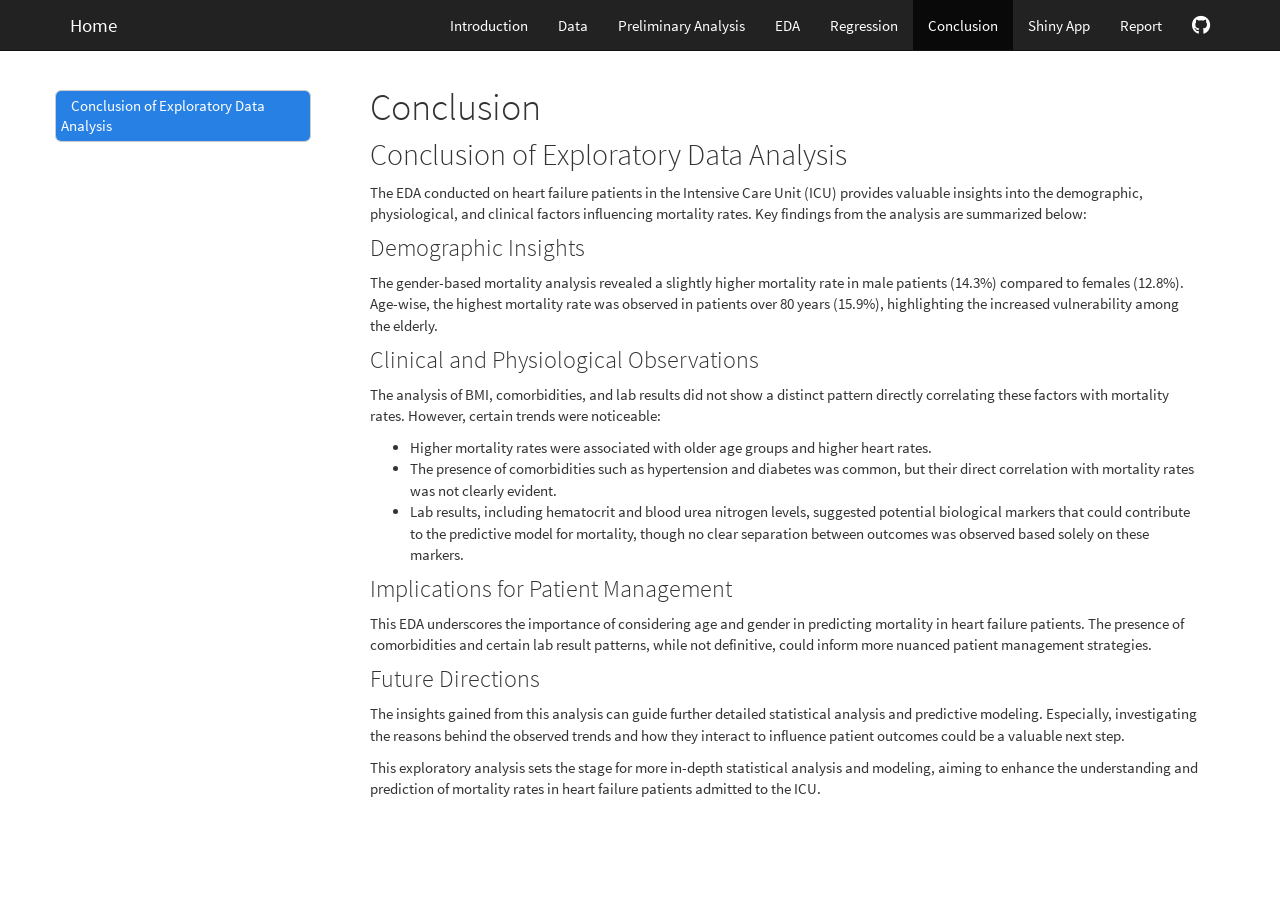
==== conclusion.html @ 9799fb0b "include of conclusion page" ====
<!DOCTYPE html>

<html>

<head>

<meta charset="utf-8" />
<meta name="generator" content="pandoc" />
<meta http-equiv="X-UA-Compatible" content="IE=EDGE" />




<title>Conclusion</title>

<script src="site_libs/header-attrs-2.24/header-attrs.js"></script>
<script src="site_libs/jquery-3.6.0/jquery-3.6.0.min.js"></script>
<meta name="viewport" content="width=device-width, initial-scale=1" />
<link href="site_libs/bootstrap-3.3.5/css/cosmo.min.css" rel="stylesheet" />
<script src="site_libs/bootstrap-3.3.5/js/bootstrap.min.js"></script>
<script src="site_libs/bootstrap-3.3.5/shim/html5shiv.min.js"></script>
<script src="site_libs/bootstrap-3.3.5/shim/respond.min.js"></script>
<style>h1 {font-size: 34px;}
       h1.title {font-size: 38px;}
       h2 {font-size: 30px;}
       h3 {font-size: 24px;}
       h4 {font-size: 18px;}
       h5 {font-size: 16px;}
       h6 {font-size: 12px;}
       code {color: inherit; background-color: rgba(0, 0, 0, 0.04);}
       pre:not([class]) { background-color: white }</style>
<script src="site_libs/jqueryui-1.13.2/jquery-ui.min.js"></script>
<link href="site_libs/tocify-1.9.1/jquery.tocify.css" rel="stylesheet" />
<script src="site_libs/tocify-1.9.1/jquery.tocify.js"></script>
<script src="site_libs/navigation-1.1/tabsets.js"></script>
<link href="site_libs/highlightjs-9.12.0/default.css" rel="stylesheet" />
<script src="site_libs/highlightjs-9.12.0/highlight.js"></script>
<link href="site_libs/font-awesome-6.4.2/css/all.min.css" rel="stylesheet" />
<link href="site_libs/font-awesome-6.4.2/css/v4-shims.min.css" rel="stylesheet" />

<style type="text/css">
  code{white-space: pre-wrap;}
  span.smallcaps{font-variant: small-caps;}
  span.underline{text-decoration: underline;}
  div.column{display: inline-block; vertical-align: top; width: 50%;}
  div.hanging-indent{margin-left: 1.5em; text-indent: -1.5em;}
  ul.task-list{list-style: none;}
    </style>

<style type="text/css">code{white-space: pre;}</style>
<script type="text/javascript">
if (window.hljs) {
  hljs.configure({languages: []});
  hljs.initHighlightingOnLoad();
  if (document.readyState && document.readyState === "complete") {
    window.setTimeout(function() { hljs.initHighlighting(); }, 0);
  }
}
</script>









<style type = "text/css">
.main-container {
  max-width: 940px;
  margin-left: auto;
  margin-right: auto;
}
img {
  max-width:100%;
}
.tabbed-pane {
  padding-top: 12px;
}
.html-widget {
  margin-bottom: 20px;
}
button.code-folding-btn:focus {
  outline: none;
}
summary {
  display: list-item;
}
details > summary > p:only-child {
  display: inline;
}
pre code {
  padding: 0;
}
</style>


<style type="text/css">
.dropdown-submenu {
  position: relative;
}
.dropdown-submenu>.dropdown-menu {
  top: 0;
  left: 100%;
  margin-top: -6px;
  margin-left: -1px;
  border-radius: 0 6px 6px 6px;
}
.dropdown-submenu:hover>.dropdown-menu {
  display: block;
}
.dropdown-submenu>a:after {
  display: block;
  content: " ";
  float: right;
  width: 0;
  height: 0;
  border-color: transparent;
  border-style: solid;
  border-width: 5px 0 5px 5px;
  border-left-color: #cccccc;
  margin-top: 5px;
  margin-right: -10px;
}
.dropdown-submenu:hover>a:after {
  border-left-color: #adb5bd;
}
.dropdown-submenu.pull-left {
  float: none;
}
.dropdown-submenu.pull-left>.dropdown-menu {
  left: -100%;
  margin-left: 10px;
  border-radius: 6px 0 6px 6px;
}
</style>

<script type="text/javascript">
// manage active state of menu based on current page
$(document).ready(function () {
  // active menu anchor
  href = window.location.pathname
  href = href.substr(href.lastIndexOf('/') + 1)
  if (href === "")
    href = "index.html";
  var menuAnchor = $('a[href="' + href + '"]');

  // mark the anchor link active (and if it's in a dropdown, also mark that active)
  var dropdown = menuAnchor.closest('li.dropdown');
  if (window.bootstrap) { // Bootstrap 4+
    menuAnchor.addClass('active');
    dropdown.find('> .dropdown-toggle').addClass('active');
  } else { // Bootstrap 3
    menuAnchor.parent().addClass('active');
    dropdown.addClass('active');
  }

  // Navbar adjustments
  var navHeight = $(".navbar").first().height() + 15;
  var style = document.createElement('style');
  var pt = "padding-top: " + navHeight + "px; ";
  var mt = "margin-top: -" + navHeight + "px; ";
  var css = "";
  // offset scroll position for anchor links (for fixed navbar)
  for (var i = 1; i <= 6; i++) {
    css += ".section h" + i + "{ " + pt + mt + "}\n";
  }
  style.innerHTML = "body {" + pt + "padding-bottom: 40px; }\n" + css;
  document.head.appendChild(style);
});
</script>

<!-- tabsets -->

<style type="text/css">
.tabset-dropdown > .nav-tabs {
  display: inline-table;
  max-height: 500px;
  min-height: 44px;
  overflow-y: auto;
  border: 1px solid #ddd;
  border-radius: 4px;
}

.tabset-dropdown > .nav-tabs > li.active:before, .tabset-dropdown > .nav-tabs.nav-tabs-open:before {
  content: "\e259";
  font-family: 'Glyphicons Halflings';
  display: inline-block;
  padding: 10px;
  border-right: 1px solid #ddd;
}

.tabset-dropdown > .nav-tabs.nav-tabs-open > li.active:before {
  content: "\e258";
  font-family: 'Glyphicons Halflings';
  border: none;
}

.tabset-dropdown > .nav-tabs > li.active {
  display: block;
}

.tabset-dropdown > .nav-tabs > li > a,
.tabset-dropdown > .nav-tabs > li > a:focus,
.tabset-dropdown > .nav-tabs > li > a:hover {
  border: none;
  display: inline-block;
  border-radius: 4px;
  background-color: transparent;
}

.tabset-dropdown > .nav-tabs.nav-tabs-open > li {
  display: block;
  float: none;
}

.tabset-dropdown > .nav-tabs > li {
  display: none;
}
</style>

<!-- code folding -->



<style type="text/css">

#TOC {
  margin: 25px 0px 20px 0px;
}
@media (max-width: 768px) {
#TOC {
  position: relative;
  width: 100%;
}
}

@media print {
.toc-content {
  /* see https://github.com/w3c/csswg-drafts/issues/4434 */
  float: right;
}
}

.toc-content {
  padding-left: 30px;
  padding-right: 40px;
}

div.main-container {
  max-width: 1200px;
}

div.tocify {
  width: 20%;
  max-width: 260px;
  max-height: 85%;
}

@media (min-width: 768px) and (max-width: 991px) {
  div.tocify {
    width: 25%;
  }
}

@media (max-width: 767px) {
  div.tocify {
    width: 100%;
    max-width: none;
  }
}

.tocify ul, .tocify li {
  line-height: 20px;
}

.tocify-subheader .tocify-item {
  font-size: 0.90em;
}

.tocify .list-group-item {
  border-radius: 0px;
}


</style>



</head>

<body>


<div class="container-fluid main-container">


<!-- setup 3col/9col grid for toc_float and main content  -->
<div class="row">
<div class="col-xs-12 col-sm-4 col-md-3">
<div id="TOC" class="tocify">
</div>
</div>

<div class="toc-content col-xs-12 col-sm-8 col-md-9">




<div class="navbar navbar-default  navbar-fixed-top" role="navigation">
  <div class="container">
    <div class="navbar-header">
      <button type="button" class="navbar-toggle collapsed" data-toggle="collapse" data-bs-toggle="collapse" data-target="#navbar" data-bs-target="#navbar">
        <span class="icon-bar"></span>
        <span class="icon-bar"></span>
        <span class="icon-bar"></span>
      </button>
      <a class="navbar-brand" href="index.html">Home</a>
    </div>
    <div id="navbar" class="navbar-collapse collapse">
      <ul class="nav navbar-nav">
        
      </ul>
      <ul class="nav navbar-nav navbar-right">
        <li>
  <a href="Introduction.html">Introduction</a>
</li>
<li>
  <a href="Datasets.html">Data</a>
</li>
<li>
  <a href="preliminary_study.html">Preliminary Analysis</a>
</li>
<li>
  <a href="EDA.html">EDA</a>
</li>
<li>
  <a href="regression_model.html">Regression</a>
</li>
<li>
  <a href="conclusion.html">Conclusion</a>
</li>
<li>
  <a href="https://7lx8uo-txbrook.shinyapps.io/map_dashboard/#section-life-expectancy">Shiny App</a>
</li>
<li>
  <a href="project_report.html">Report</a>
</li>
<li>
  <a href="https://github.com/candicejiaruiyu/p8105_mortality.github.io">
    <span class="fa fa-github fa-lg"></span>
     
  </a>
</li>
      </ul>
    </div><!--/.nav-collapse -->
  </div><!--/.container -->
</div><!--/.navbar -->

<div id="header">



<h1 class="title toc-ignore">Conclusion</h1>

</div>


<div id="conclusion-of-exploratory-data-analysis"
class="section level2">
<h2>Conclusion of Exploratory Data Analysis</h2>
<p>The EDA conducted on heart failure patients in the Intensive Care
Unit (ICU) provides valuable insights into the demographic,
physiological, and clinical factors influencing mortality rates. Key
findings from the analysis are summarized below:</p>
<div id="demographic-insights" class="section level3">
<h3>Demographic Insights</h3>
<p>The gender-based mortality analysis revealed a slightly higher
mortality rate in male patients (14.3%) compared to females (12.8%).
Age-wise, the highest mortality rate was observed in patients over 80
years (15.9%), highlighting the increased vulnerability among the
elderly.</p>
</div>
<div id="clinical-and-physiological-observations"
class="section level3">
<h3>Clinical and Physiological Observations</h3>
<p>The analysis of BMI, comorbidities, and lab results did not show a
distinct pattern directly correlating these factors with mortality
rates. However, certain trends were noticeable:</p>
<ul>
<li>Higher mortality rates were associated with older age groups and
higher heart rates.</li>
<li>The presence of comorbidities such as hypertension and diabetes was
common, but their direct correlation with mortality rates was not
clearly evident.</li>
<li>Lab results, including hematocrit and blood urea nitrogen levels,
suggested potential biological markers that could contribute to the
predictive model for mortality, though no clear separation between
outcomes was observed based solely on these markers.</li>
</ul>
</div>
<div id="implications-for-patient-management" class="section level3">
<h3>Implications for Patient Management</h3>
<p>This EDA underscores the importance of considering age and gender in
predicting mortality in heart failure patients. The presence of
comorbidities and certain lab result patterns, while not definitive,
could inform more nuanced patient management strategies.</p>
</div>
<div id="future-directions" class="section level3">
<h3>Future Directions</h3>
<p>The insights gained from this analysis can guide further detailed
statistical analysis and predictive modeling. Especially, investigating
the reasons behind the observed trends and how they interact to
influence patient outcomes could be a valuable next step.</p>
<p>This exploratory analysis sets the stage for more in-depth
statistical analysis and modeling, aiming to enhance the understanding
and prediction of mortality rates in heart failure patients admitted to
the ICU.</p>
</div>
</div>



</div>
</div>

</div>

<script>

// add bootstrap table styles to pandoc tables
function bootstrapStylePandocTables() {
  $('tr.odd').parent('tbody').parent('table').addClass('table table-condensed');
}
$(document).ready(function () {
  bootstrapStylePandocTables();
});


</script>

<!-- tabsets -->

<script>
$(document).ready(function () {
  window.buildTabsets("TOC");
});

$(document).ready(function () {
  $('.tabset-dropdown > .nav-tabs > li').click(function () {
    $(this).parent().toggleClass('nav-tabs-open');
  });
});
</script>

<!-- code folding -->

<script>
$(document).ready(function ()  {

    // temporarily add toc-ignore selector to headers for the consistency with Pandoc
    $('.unlisted.unnumbered').addClass('toc-ignore')

    // move toc-ignore selectors from section div to header
    $('div.section.toc-ignore')
        .removeClass('toc-ignore')
        .children('h1,h2,h3,h4,h5').addClass('toc-ignore');

    // establish options
    var options = {
      selectors: "h1,h2,h3",
      theme: "bootstrap3",
      context: '.toc-content',
      hashGenerator: function (text) {
        return text.replace(/[.\\/?&!#<>]/g, '').replace(/\s/g, '_');
      },
      ignoreSelector: ".toc-ignore",
      scrollTo: 0
    };
    options.showAndHide = true;
    options.smoothScroll = true;

    // tocify
    var toc = $("#TOC").tocify(options).data("toc-tocify");
});
</script>

<!-- dynamically load mathjax for compatibility with self-contained -->
<script>
  (function () {
    var script = document.createElement("script");
    script.type = "text/javascript";
    script.src  = "https://mathjax.rstudio.com/latest/MathJax.js?config=TeX-AMS-MML_HTMLorMML";
    document.getElementsByTagName("head")[0].appendChild(script);
  })();
</script>

</body>
</html>
---- site_libs/bootstrap-3.3.5/css/cosmo.min.css ----
@font-face {
  font-family: 'Source Sans Pro';
  font-style: normal;
  font-weight: 300;
  src: url(fonts/SourceSansProLight.ttf) format('truetype');
}
@font-face {
  font-family: 'Source Sans Pro';
  font-style: normal;
  font-weight: 400;
  src: url(fonts/SourceSansPro.ttf) format('truetype');
}
@font-face {
  font-family: 'Source Sans Pro';
  font-style: normal;
  font-weight: 700;
  src: url(fonts/SourceSansProBold.ttf) format('truetype');
}

/*!
 * bootswatch v3.3.6
 * Homepage: http://bootswatch.com
 * Copyright 2012-2015 Thomas Park
 * Licensed under MIT
 * Based on Bootstrap
*//*!
 * Bootstrap v3.3.6 (http://getbootstrap.com)
 * Copyright 2011-2015 Twitter, Inc.
 * Licensed under MIT (https://github.com/twbs/bootstrap/blob/master/LICENSE)
 *//*! normalize.css v3.0.3 | MIT License | github.com/necolas/normalize.css */html{font-family:sans-serif;-ms-text-size-adjust:100%;-webkit-text-size-adjust:100%}body{margin:0}article,aside,details,figcaption,figure,footer,header,hgroup,main,menu,nav,section,summary{display:block}audio,canvas,progress,video{display:inline-block;vertical-align:baseline}audio:not([controls]){display:none;height:0}[hidden],template{display:none}a{background-color:transparent}a:active,a:hover{outline:0}abbr[title]{border-bottom:1px dotted}b,strong{font-weight:bold}dfn{font-style:italic}h1{font-size:2em;margin:0.67em 0}mark{background:#ff0;color:#000}small{font-size:80%}sub,sup{font-size:75%;line-height:0;position:relative;vertical-align:baseline}sup{top:-0.5em}sub{bottom:-0.25em}img{border:0}svg:not(:root){overflow:hidden}figure{margin:1em 40px}hr{-webkit-box-sizing:content-box;-moz-box-sizing:content-box;box-sizing:content-box;height:0}pre{overflow:auto}code,kbd,pre,samp{font-family:monospace, monospace;font-size:1em}button,input,optgroup,select,textarea{color:inherit;font:inherit;margin:0}button{overflow:visible}button,select{text-transform:none}button,html input[type="button"],input[type="reset"],input[type="submit"]{-webkit-appearance:button;cursor:pointer}button[disabled],html input[disabled]{cursor:default}button::-moz-focus-inner,input::-moz-focus-inner{border:0;padding:0}input{line-height:normal}input[type="checkbox"],input[type="radio"]{-webkit-box-sizing:border-box;-moz-box-sizing:border-box;box-sizing:border-box;padding:0}input[type="number"]::-webkit-inner-spin-button,input[type="number"]::-webkit-outer-spin-button{height:auto}input[type="search"]{-webkit-appearance:textfield;-webkit-box-sizing:content-box;-moz-box-sizing:content-box;box-sizing:content-box}input[type="search"]::-webkit-search-cancel-button,input[type="search"]::-webkit-search-decoration{-webkit-appearance:none}fieldset{border:1px solid #c0c0c0;margin:0 2px;padding:0.35em 0.625em 0.75em}legend{border:0;padding:0}textarea{overflow:auto}optgroup{font-weight:bold}table{border-collapse:collapse;border-spacing:0}td,th{padding:0}/*! Source: https://github.com/h5bp/html5-boilerplate/blob/master/src/css/main.css */@media print{*,*:before,*:after{background:transparent !important;color:#000 !important;-webkit-box-shadow:none !important;box-shadow:none !important;text-shadow:none !important}a,a:visited{text-decoration:underline}a[href]:after{content:" (" attr(href) ")"}abbr[title]:after{content:" (" attr(title) ")"}a[href^="#"]:after,a[href^="javascript:"]:after{content:""}pre,blockquote{border:1px solid #999;page-break-inside:avoid}thead{display:table-header-group}tr,img{page-break-inside:avoid}img{max-width:100% !important}p,h2,h3{orphans:3;widows:3}h2,h3{page-break-after:avoid}.navbar{display:none}.btn>.caret,.dropup>.btn>.caret{border-top-color:#000 !important}.label{border:1px solid #000}.table{border-collapse:collapse !important}.table td,.table th{background-color:#fff !important}.table-bordered th,.table-bordered td{border:1px solid #ddd !important}}@font-face{font-family:'Glyphicons Halflings';src:url('../fonts/glyphicons-halflings-regular.eot');src:url('../fonts/glyphicons-halflings-regular.eot?#iefix') format('embedded-opentype'),url('../fonts/glyphicons-halflings-regular.woff') format('woff'),url('../fonts/glyphicons-halflings-regular.ttf') format('truetype'),url('../fonts/glyphicons-halflings-regular.svg#glyphicons_halflingsregular') format('svg')}.glyphicon{position:relative;top:1px;display:inline-block;font-family:'Glyphicons Halflings';font-style:normal;font-weight:normal;line-height:1;-webkit-font-smoothing:antialiased;-moz-osx-font-smoothing:grayscale}.glyphicon-asterisk:before{content:"\002a"}.glyphicon-plus:before{content:"\002b"}.glyphicon-euro:before,.glyphicon-eur:before{content:"\20ac"}.glyphicon-minus:before{content:"\2212"}.glyphicon-cloud:before{content:"\2601"}.glyphicon-envelope:before{content:"\2709"}.glyphicon-pencil:before{content:"\270f"}.glyphicon-glass:before{content:"\e001"}.glyphicon-music:before{content:"\e002"}.glyphicon-search:before{content:"\e003"}.glyphicon-heart:before{content:"\e005"}.glyphicon-star:before{content:"\e006"}.glyphicon-star-empty:before{content:"\e007"}.glyphicon-user:before{content:"\e008"}.glyphicon-film:before{content:"\e009"}.glyphicon-th-large:before{content:"\e010"}.glyphicon-th:before{content:"\e011"}.glyphicon-th-list:before{content:"\e012"}.glyphicon-ok:before{content:"\e013"}.glyphicon-remove:before{content:"\e014"}.glyphicon-zoom-in:before{content:"\e015"}.glyphicon-zoom-out:before{content:"\e016"}.glyphicon-off:before{content:"\e017"}.glyphicon-signal:before{content:"\e018"}.glyphicon-cog:before{content:"\e019"}.glyphicon-trash:before{content:"\e020"}.glyphicon-home:before{content:"\e021"}.glyphicon-file:before{content:"\e022"}.glyphicon-time:before{content:"\e023"}.glyphicon-road:before{content:"\e024"}.glyphicon-download-alt:before{content:"\e025"}.glyphicon-download:before{content:"\e026"}.glyphicon-upload:before{content:"\e027"}.glyphicon-inbox:before{content:"\e028"}.glyphicon-play-circle:before{content:"\e029"}.glyphicon-repeat:before{content:"\e030"}.glyphicon-refresh:before{content:"\e031"}.glyphicon-list-alt:before{content:"\e032"}.glyphicon-lock:before{content:"\e033"}.glyphicon-flag:before{content:"\e034"}.glyphicon-headphones:before{content:"\e035"}.glyphicon-volume-off:before{content:"\e036"}.glyphicon-volume-down:before{content:"\e037"}.glyphicon-volume-up:before{content:"\e038"}.glyphicon-qrcode:before{content:"\e039"}.glyphicon-barcode:before{content:"\e040"}.glyphicon-tag:before{content:"\e041"}.glyphicon-tags:before{content:"\e042"}.glyphicon-book:before{content:"\e043"}.glyphicon-bookmark:before{content:"\e044"}.glyphicon-print:before{content:"\e045"}.glyphicon-camera:before{content:"\e046"}.glyphicon-font:before{content:"\e047"}.glyphicon-bold:before{content:"\e048"}.glyphicon-italic:before{content:"\e049"}.glyphicon-text-height:before{content:"\e050"}.glyphicon-text-width:before{content:"\e051"}.glyphicon-align-left:before{content:"\e052"}.glyphicon-align-center:before{content:"\e053"}.glyphicon-align-right:before{content:"\e054"}.glyphicon-align-justify:before{content:"\e055"}.glyphicon-list:before{content:"\e056"}.glyphicon-indent-left:before{content:"\e057"}.glyphicon-indent-right:before{content:"\e058"}.glyphicon-facetime-video:before{content:"\e059"}.glyphicon-picture:before{content:"\e060"}.glyphicon-map-marker:before{content:"\e062"}.glyphicon-adjust:before{content:"\e063"}.glyphicon-tint:before{content:"\e064"}.glyphicon-edit:before{content:"\e065"}.glyphicon-share:before{content:"\e066"}.glyphicon-check:before{content:"\e067"}.glyphicon-move:before{content:"\e068"}.glyphicon-step-backward:before{content:"\e069"}.glyphicon-fast-backward:before{content:"\e070"}.glyphicon-backward:before{content:"\e071"}.glyphicon-play:before{content:"\e072"}.glyphicon-pause:before{content:"\e073"}.glyphicon-stop:before{content:"\e074"}.glyphicon-forward:before{content:"\e075"}.glyphicon-fast-forward:before{content:"\e076"}.glyphicon-step-forward:before{content:"\e077"}.glyphicon-eject:before{content:"\e078"}.glyphicon-chevron-left:before{content:"\e079"}.glyphicon-chevron-right:before{content:"\e080"}.glyphicon-plus-sign:before{content:"\e081"}.glyphicon-minus-sign:before{content:"\e082"}.glyphicon-remove-sign:before{content:"\e083"}.glyphicon-ok-sign:before{content:"\e084"}.glyphicon-question-sign:before{content:"\e085"}.glyphicon-info-sign:before{content:"\e086"}.glyphicon-screenshot:before{content:"\e087"}.glyphicon-remove-circle:before{content:"\e088"}.glyphicon-ok-circle:before{content:"\e089"}.glyphicon-ban-circle:before{content:"\e090"}.glyphicon-arrow-left:before{content:"\e091"}.glyphicon-arrow-right:before{content:"\e092"}.glyphicon-arrow-up:before{content:"\e093"}.glyphicon-arrow-down:before{content:"\e094"}.glyphicon-share-alt:before{content:"\e095"}.glyphicon-resize-full:before{content:"\e096"}.glyphicon-resize-small:before{content:"\e097"}.glyphicon-exclamation-sign:before{content:"\e101"}.glyphicon-gift:before{content:"\e102"}.glyphicon-leaf:before{content:"\e103"}.glyphicon-fire:before{content:"\e104"}.glyphicon-eye-open:before{content:"\e105"}.glyphicon-eye-close:before{content:"\e106"}.glyphicon-warning-sign:before{content:"\e107"}.glyphicon-plane:before{content:"\e108"}.glyphicon-calendar:before{content:"\e109"}.glyphicon-random:before{content:"\e110"}.glyphicon-comment:before{content:"\e111"}.glyphicon-magnet:before{content:"\e112"}.glyphicon-chevron-up:before{content:"\e113"}.glyphicon-chevron-down:before{content:"\e114"}.glyphicon-retweet:before{content:"\e115"}.glyphicon-shopping-cart:before{content:"\e116"}.glyphicon-folder-close:before{content:"\e117"}.glyphicon-folder-open:before{content:"\e118"}.glyphicon-resize-vertical:before{content:"\e119"}.glyphicon-resize-horizontal:before{content:"\e120"}.glyphicon-hdd:before{content:"\e121"}.glyphicon-bullhorn:before{content:"\e122"}.glyphicon-bell:before{content:"\e123"}.glyphicon-certificate:before{content:"\e124"}.glyphicon-thumbs-up:before{content:"\e125"}.glyphicon-thumbs-down:before{content:"\e126"}.glyphicon-hand-right:before{content:"\e127"}.glyphicon-hand-left:before{content:"\e128"}.glyphicon-hand-up:before{content:"\e129"}.glyphicon-hand-down:before{content:"\e130"}.glyphicon-circle-arrow-right:before{content:"\e131"}.glyphicon-circle-arrow-left:before{content:"\e132"}.glyphicon-circle-arrow-up:before{content:"\e133"}.glyphicon-circle-arrow-down:before{content:"\e134"}.glyphicon-globe:before{content:"\e135"}.glyphicon-wrench:before{content:"\e136"}.glyphicon-tasks:before{content:"\e137"}.glyphicon-filter:before{content:"\e138"}.glyphicon-briefcase:before{content:"\e139"}.glyphicon-fullscreen:before{content:"\e140"}.glyphicon-dashboard:before{content:"\e141"}.glyphicon-paperclip:before{content:"\e142"}.glyphicon-heart-empty:before{content:"\e143"}.glyphicon-link:before{content:"\e144"}.glyphicon-phone:before{content:"\e145"}.glyphicon-pushpin:before{content:"\e146"}.glyphicon-usd:before{content:"\e148"}.glyphicon-gbp:before{content:"\e149"}.glyphicon-sort:before{content:"\e150"}.glyphicon-sort-by-alphabet:before{content:"\e151"}.glyphicon-sort-by-alphabet-alt:before{content:"\e152"}.glyphicon-sort-by-order:before{content:"\e153"}.glyphicon-sort-by-order-alt:before{content:"\e154"}.glyphicon-sort-by-attributes:before{content:"\e155"}.glyphicon-sort-by-attributes-alt:before{content:"\e156"}.glyphicon-unchecked:before{content:"\e157"}.glyphicon-expand:before{content:"\e158"}.glyphicon-collapse-down:before{content:"\e159"}.glyphicon-collapse-up:before{content:"\e160"}.glyphicon-log-in:before{content:"\e161"}.glyphicon-flash:before{content:"\e162"}.glyphicon-log-out:before{content:"\e163"}.glyphicon-new-window:before{content:"\e164"}.glyphicon-record:before{content:"\e165"}.glyphicon-save:before{content:"\e166"}.glyphicon-open:before{content:"\e167"}.glyphicon-saved:before{content:"\e168"}.glyphicon-import:before{content:"\e169"}.glyphicon-export:before{content:"\e170"}.glyphicon-send:before{content:"\e171"}.glyphicon-floppy-disk:before{content:"\e172"}.glyphicon-floppy-saved:before{content:"\e173"}.glyphicon-floppy-remove:before{content:"\e174"}.glyphicon-floppy-save:before{content:"\e175"}.glyphicon-floppy-open:before{content:"\e176"}.glyphicon-credit-card:before{content:"\e177"}.glyphicon-transfer:before{content:"\e178"}.glyphicon-cutlery:before{content:"\e179"}.glyphicon-header:before{content:"\e180"}.glyphicon-compressed:before{content:"\e181"}.glyphicon-earphone:before{content:"\e182"}.glyphicon-phone-alt:before{content:"\e183"}.glyphicon-tower:before{content:"\e184"}.glyphicon-stats:before{content:"\e185"}.glyphicon-sd-video:before{content:"\e186"}.glyphicon-hd-video:before{content:"\e187"}.glyphicon-subtitles:before{content:"\e188"}.glyphicon-sound-stereo:before{content:"\e189"}.glyphicon-sound-dolby:before{content:"\e190"}.glyphicon-sound-5-1:before{content:"\e191"}.glyphicon-sound-6-1:before{content:"\e192"}.glyphicon-sound-7-1:before{content:"\e193"}.glyphicon-copyright-mark:before{content:"\e194"}.glyphicon-registration-mark:before{content:"\e195"}.glyphicon-cloud-download:before{content:"\e197"}.glyphicon-cloud-upload:before{content:"\e198"}.glyphicon-tree-conifer:before{content:"\e199"}.glyphicon-tree-deciduous:before{content:"\e200"}.glyphicon-cd:before{content:"\e201"}.glyphicon-save-file:before{content:"\e202"}.glyphicon-open-file:before{content:"\e203"}.glyphicon-level-up:before{content:"\e204"}.glyphicon-copy:before{content:"\e205"}.glyphicon-paste:before{content:"\e206"}.glyphicon-alert:before{content:"\e209"}.glyphicon-equalizer:before{content:"\e210"}.glyphicon-king:before{content:"\e211"}.glyphicon-queen:before{content:"\e212"}.glyphicon-pawn:before{content:"\e213"}.glyphicon-bishop:before{content:"\e214"}.glyphicon-knight:before{content:"\e215"}.glyphicon-baby-formula:before{content:"\e216"}.glyphicon-tent:before{content:"\26fa"}.glyphicon-blackboard:before{content:"\e218"}.glyphicon-bed:before{content:"\e219"}.glyphicon-apple:before{content:"\f8ff"}.glyphicon-erase:before{content:"\e221"}.glyphicon-hourglass:before{content:"\231b"}.glyphicon-lamp:before{content:"\e223"}.glyphicon-duplicate:before{content:"\e224"}.glyphicon-piggy-bank:before{content:"\e225"}.glyphicon-scissors:before{content:"\e226"}.glyphicon-bitcoin:before{content:"\e227"}.glyphicon-btc:before{content:"\e227"}.glyphicon-xbt:before{content:"\e227"}.glyphicon-yen:before{content:"\00a5"}.glyphicon-jpy:before{content:"\00a5"}.glyphicon-ruble:before{content:"\20bd"}.glyphicon-rub:before{content:"\20bd"}.glyphicon-scale:before{content:"\e230"}.glyphicon-ice-lolly:before{content:"\e231"}.glyphicon-ice-lolly-tasted:before{content:"\e232"}.glyphicon-education:before{content:"\e233"}.glyphicon-option-horizontal:before{content:"\e234"}.glyphicon-option-vertical:before{content:"\e235"}.glyphicon-menu-hamburger:before{content:"\e236"}.glyphicon-modal-window:before{content:"\e237"}.glyphicon-oil:before{content:"\e238"}.glyphicon-grain:before{content:"\e239"}.glyphicon-sunglasses:before{content:"\e240"}.glyphicon-text-size:before{content:"\e241"}.glyphicon-text-color:before{content:"\e242"}.glyphicon-text-background:before{content:"\e243"}.glyphicon-object-align-top:before{content:"\e244"}.glyphicon-object-align-bottom:before{content:"\e245"}.glyphicon-object-align-horizontal:before{content:"\e246"}.glyphicon-object-align-left:before{content:"\e247"}.glyphicon-object-align-vertical:before{content:"\e248"}.glyphicon-object-align-right:before{content:"\e249"}.glyphicon-triangle-right:before{content:"\e250"}.glyphicon-triangle-left:before{content:"\e251"}.glyphicon-triangle-bottom:before{content:"\e252"}.glyphicon-triangle-top:before{content:"\e253"}.glyphicon-console:before{content:"\e254"}.glyphicon-superscript:before{content:"\e255"}.glyphicon-subscript:before{content:"\e256"}.glyphicon-menu-left:before{content:"\e257"}.glyphicon-menu-right:before{content:"\e258"}.glyphicon-menu-down:before{content:"\e259"}.glyphicon-menu-up:before{content:"\e260"}*{-webkit-box-sizing:border-box;-moz-box-sizing:border-box;box-sizing:border-box}*:before,*:after{-webkit-box-sizing:border-box;-moz-box-sizing:border-box;box-sizing:border-box}html{font-size:10px;-webkit-tap-highlight-color:rgba(0,0,0,0)}body{font-family:"Source Sans Pro",Calibri,Candara,Arial,sans-serif;font-size:15px;line-height:1.42857143;color:#333333;background-color:#ffffff}input,button,select,textarea{font-family:inherit;font-size:inherit;line-height:inherit}a{color:#2780e3;text-decoration:none}a:hover,a:focus{color:#165ba8;text-decoration:underline}a:focus{outline:thin dotted;outline:5px auto -webkit-focus-ring-color;outline-offset:-2px}figure{margin:0}img{vertical-align:middle}.img-responsive,.thumbnail>img,.thumbnail a>img,.carousel-inner>.item>img,.carousel-inner>.item>a>img{display:block;max-width:100%;height:auto}.img-rounded{border-radius:0}.img-thumbnail{padding:4px;line-height:1.42857143;background-color:#ffffff;border:1px solid #dddddd;border-radius:0;-webkit-transition:all .2s ease-in-out;-o-transition:all .2s ease-in-out;transition:all .2s ease-in-out;display:inline-block;max-width:100%;height:auto}.img-circle{border-radius:50%}hr{margin-top:21px;margin-bottom:21px;border:0;border-top:1px solid #e6e6e6}.sr-only{position:absolute;width:1px;height:1px;margin:-1px;padding:0;overflow:hidden;clip:rect(0, 0, 0, 0);border:0}.sr-only-focusable:active,.sr-only-focusable:focus{position:static;width:auto;height:auto;margin:0;overflow:visible;clip:auto}[role="button"]{cursor:pointer}h1,h2,h3,h4,h5,h6,.h1,.h2,.h3,.h4,.h5,.h6{font-family:"Source Sans Pro",Calibri,Candara,Arial,sans-serif;font-weight:300;line-height:1.1;color:inherit}h1 small,h2 small,h3 small,h4 small,h5 small,h6 small,.h1 small,.h2 small,.h3 small,.h4 small,.h5 small,.h6 small,h1 .small,h2 .small,h3 .small,h4 .small,h5 .small,h6 .small,.h1 .small,.h2 .small,.h3 .small,.h4 .small,.h5 .small,.h6 .small{font-weight:normal;line-height:1;color:#999999}h1,.h1,h2,.h2,h3,.h3{margin-top:21px;margin-bottom:10.5px}h1 small,.h1 small,h2 small,.h2 small,h3 small,.h3 small,h1 .small,.h1 .small,h2 .small,.h2 .small,h3 .small,.h3 .small{font-size:65%}h4,.h4,h5,.h5,h6,.h6{margin-top:10.5px;margin-bottom:10.5px}h4 small,.h4 small,h5 small,.h5 small,h6 small,.h6 small,h4 .small,.h4 .small,h5 .small,.h5 .small,h6 .small,.h6 .small{font-size:75%}h1,.h1{font-size:39px}h2,.h2{font-size:32px}h3,.h3{font-size:26px}h4,.h4{font-size:19px}h5,.h5{font-size:15px}h6,.h6{font-size:13px}p{margin:0 0 10.5px}.lead{margin-bottom:21px;font-size:17px;font-weight:300;line-height:1.4}@media (min-width:768px){.lead{font-size:22.5px}}small,.small{font-size:86%}mark,.mark{background-color:#ff7518;padding:.2em}.text-left{text-align:left}.text-right{text-align:right}.text-center{text-align:center}.text-justify{text-align:justify}.text-nowrap{white-space:nowrap}.text-lowercase{text-transform:lowercase}.text-uppercase{text-transform:uppercase}.text-capitalize{text-transform:capitalize}.text-muted{color:#999999}.text-primary{color:#2780e3}a.text-primary:hover,a.text-primary:focus{color:#1967be}.text-success{color:#ffffff}a.text-success:hover,a.text-success:focus{color:#e6e6e6}.text-info{color:#ffffff}a.text-info:hover,a.text-info:focus{color:#e6e6e6}.text-warning{color:#ffffff}a.text-warning:hover,a.text-warning:focus{color:#e6e6e6}.text-danger{color:#ffffff}a.text-danger:hover,a.text-danger:focus{color:#e6e6e6}.bg-primary{color:#fff;background-color:#2780e3}a.bg-primary:hover,a.bg-primary:focus{background-color:#1967be}.bg-success{background-color:#3fb618}a.bg-success:hover,a.bg-success:focus{background-color:#2f8912}.bg-info{background-color:#9954bb}a.bg-info:hover,a.bg-info:focus{background-color:#7e3f9d}.bg-warning{background-color:#ff7518}a.bg-warning:hover,a.bg-warning:focus{background-color:#e45c00}.bg-danger{background-color:#ff0039}a.bg-danger:hover,a.bg-danger:focus{background-color:#cc002e}.page-header{padding-bottom:9.5px;margin:42px 0 21px;border-bottom:1px solid #e6e6e6}ul,ol{margin-top:0;margin-bottom:10.5px}ul ul,ol ul,ul ol,ol ol{margin-bottom:0}.list-unstyled{padding-left:0;list-style:none}.list-inline{padding-left:0;list-style:none;margin-left:-5px}.list-inline>li{display:inline-block;padding-left:5px;padding-right:5px}dl{margin-top:0;margin-bottom:21px}dt,dd{line-height:1.42857143}dt{font-weight:bold}dd{margin-left:0}@media (min-width:768px){.dl-horizontal dt{float:left;width:160px;clear:left;text-align:right;overflow:hidden;text-overflow:ellipsis;white-space:nowrap}.dl-horizontal dd{margin-left:180px}}abbr[title],abbr[data-original-title]{cursor:help;border-bottom:1px dotted #999999}.initialism{font-size:90%;text-transform:uppercase}blockquote{padding:10.5px 21px;margin:0 0 21px;font-size:18.75px;border-left:5px solid #e6e6e6}blockquote p:last-child,blockquote ul:last-child,blockquote ol:last-child{margin-bottom:0}blockquote footer,blockquote small,blockquote .small{display:block;font-size:80%;line-height:1.42857143;color:#999999}blockquote footer:before,blockquote small:before,blockquote .small:before{content:'\2014 \00A0'}.blockquote-reverse,blockquote.pull-right{padding-right:15px;padding-left:0;border-right:5px solid #e6e6e6;border-left:0;text-align:right}.blockquote-reverse footer:before,blockquote.pull-right footer:before,.blockquote-reverse small:before,blockquote.pull-right small:before,.blockquote-reverse .small:before,blockquote.pull-right .small:before{content:''}.blockquote-reverse footer:after,blockquote.pull-right footer:after,.blockquote-reverse small:after,blockquote.pull-right small:after,.blockquote-reverse .small:after,blockquote.pull-right .small:after{content:'\00A0 \2014'}address{margin-bottom:21px;font-style:normal;line-height:1.42857143}code,kbd,pre,samp{font-family:monospace}code{padding:2px 4px;font-size:90%;color:#c7254e;background-color:#f9f2f4;border-radius:0}kbd{padding:2px 4px;font-size:90%;color:#ffffff;background-color:#333333;border-radius:0;-webkit-box-shadow:inset 0 -1px 0 rgba(0,0,0,0.25);box-shadow:inset 0 -1px 0 rgba(0,0,0,0.25)}kbd kbd{padding:0;font-size:100%;font-weight:bold;-webkit-box-shadow:none;box-shadow:none}pre{display:block;padding:10px;margin:0 0 10.5px;font-size:14px;line-height:1.42857143;word-break:break-all;word-wrap:break-word;color:#333333;background-color:#f5f5f5;border:1px solid #cccccc;border-radius:0}pre code{padding:0;font-size:inherit;color:inherit;white-space:pre-wrap;background-color:transparent;border-radius:0}.pre-scrollable{max-height:340px;overflow-y:scroll}.container{margin-right:auto;margin-left:auto;padding-left:15px;padding-right:15px}@media (min-width:768px){.container{width:750px}}@media (min-width:992px){.container{width:970px}}@media (min-width:1200px){.container{width:1170px}}.container-fluid{margin-right:auto;margin-left:auto;padding-left:15px;padding-right:15px}.row{margin-left:-15px;margin-right:-15px}.col-xs-1,.col-sm-1,.col-md-1,.col-lg-1,.col-xs-2,.col-sm-2,.col-md-2,.col-lg-2,.col-xs-3,.col-sm-3,.col-md-3,.col-lg-3,.col-xs-4,.col-sm-4,.col-md-4,.col-lg-4,.col-xs-5,.col-sm-5,.col-md-5,.col-lg-5,.col-xs-6,.col-sm-6,.col-md-6,.col-lg-6,.col-xs-7,.col-sm-7,.col-md-7,.col-lg-7,.col-xs-8,.col-sm-8,.col-md-8,.col-lg-8,.col-xs-9,.col-sm-9,.col-md-9,.col-lg-9,.col-xs-10,.col-sm-10,.col-md-10,.col-lg-10,.col-xs-11,.col-sm-11,.col-md-11,.col-lg-11,.col-xs-12,.col-sm-12,.col-md-12,.col-lg-12{position:relative;min-height:1px;padding-left:15px;padding-right:15px}.col-xs-1,.col-xs-2,.col-xs-3,.col-xs-4,.col-xs-5,.col-xs-6,.col-xs-7,.col-xs-8,.col-xs-9,.col-xs-10,.col-xs-11,.col-xs-12{float:left}.col-xs-12{width:100%}.col-xs-11{width:91.66666667%}.col-xs-10{width:83.33333333%}.col-xs-9{width:75%}.col-xs-8{width:66.66666667%}.col-xs-7{width:58.33333333%}.col-xs-6{width:50%}.col-xs-5{width:41.66666667%}.col-xs-4{width:33.33333333%}.col-xs-3{width:25%}.col-xs-2{width:16.66666667%}.col-xs-1{width:8.33333333%}.col-xs-pull-12{right:100%}.col-xs-pull-11{right:91.66666667%}.col-xs-pull-10{right:83.33333333%}.col-xs-pull-9{right:75%}.col-xs-pull-8{right:66.66666667%}.col-xs-pull-7{right:58.33333333%}.col-xs-pull-6{right:50%}.col-xs-pull-5{right:41.66666667%}.col-xs-pull-4{right:33.33333333%}.col-xs-pull-3{right:25%}.col-xs-pull-2{right:16.66666667%}.col-xs-pull-1{right:8.33333333%}.col-xs-pull-0{right:auto}.col-xs-push-12{left:100%}.col-xs-push-11{left:91.66666667%}.col-xs-push-10{left:83.33333333%}.col-xs-push-9{left:75%}.col-xs-push-8{left:66.66666667%}.col-xs-push-7{left:58.33333333%}.col-xs-push-6{left:50%}.col-xs-push-5{left:41.66666667%}.col-xs-push-4{left:33.33333333%}.col-xs-push-3{left:25%}.col-xs-push-2{left:16.66666667%}.col-xs-push-1{left:8.33333333%}.col-xs-push-0{left:auto}.col-xs-offset-12{margin-left:100%}.col-xs-offset-11{margin-left:91.66666667%}.col-xs-offset-10{margin-left:83.33333333%}.col-xs-offset-9{margin-left:75%}.col-xs-offset-8{margin-left:66.66666667%}.col-xs-offset-7{margin-left:58.33333333%}.col-xs-offset-6{margin-left:50%}.col-xs-offset-5{margin-left:41.66666667%}.col-xs-offset-4{margin-left:33.33333333%}.col-xs-offset-3{margin-left:25%}.col-xs-offset-2{margin-left:16.66666667%}.col-xs-offset-1{margin-left:8.33333333%}.col-xs-offset-0{margin-left:0%}@media (min-width:768px){.col-sm-1,.col-sm-2,.col-sm-3,.col-sm-4,.col-sm-5,.col-sm-6,.col-sm-7,.col-sm-8,.col-sm-9,.col-sm-10,.col-sm-11,.col-sm-12{float:left}.col-sm-12{width:100%}.col-sm-11{width:91.66666667%}.col-sm-10{width:83.33333333%}.col-sm-9{width:75%}.col-sm-8{width:66.66666667%}.col-sm-7{width:58.33333333%}.col-sm-6{width:50%}.col-sm-5{width:41.66666667%}.col-sm-4{width:33.33333333%}.col-sm-3{width:25%}.col-sm-2{width:16.66666667%}.col-sm-1{width:8.33333333%}.col-sm-pull-12{right:100%}.col-sm-pull-11{right:91.66666667%}.col-sm-pull-10{right:83.33333333%}.col-sm-pull-9{right:75%}.col-sm-pull-8{right:66.66666667%}.col-sm-pull-7{right:58.33333333%}.col-sm-pull-6{right:50%}.col-sm-pull-5{right:41.66666667%}.col-sm-pull-4{right:33.33333333%}.col-sm-pull-3{right:25%}.col-sm-pull-2{right:16.66666667%}.col-sm-pull-1{right:8.33333333%}.col-sm-pull-0{right:auto}.col-sm-push-12{left:100%}.col-sm-push-11{left:91.66666667%}.col-sm-push-10{left:83.33333333%}.col-sm-push-9{left:75%}.col-sm-push-8{left:66.66666667%}.col-sm-push-7{left:58.33333333%}.col-sm-push-6{left:50%}.col-sm-push-5{left:41.66666667%}.col-sm-push-4{left:33.33333333%}.col-sm-push-3{left:25%}.col-sm-push-2{left:16.66666667%}.col-sm-push-1{left:8.33333333%}.col-sm-push-0{left:auto}.col-sm-offset-12{margin-left:100%}.col-sm-offset-11{margin-left:91.66666667%}.col-sm-offset-10{margin-left:83.33333333%}.col-sm-offset-9{margin-left:75%}.col-sm-offset-8{margin-left:66.66666667%}.col-sm-offset-7{margin-left:58.33333333%}.col-sm-offset-6{margin-left:50%}.col-sm-offset-5{margin-left:41.66666667%}.col-sm-offset-4{margin-left:33.33333333%}.col-sm-offset-3{margin-left:25%}.col-sm-offset-2{margin-left:16.66666667%}.col-sm-offset-1{margin-left:8.33333333%}.col-sm-offset-0{margin-left:0%}}@media (min-width:992px){.col-md-1,.col-md-2,.col-md-3,.col-md-4,.col-md-5,.col-md-6,.col-md-7,.col-md-8,.col-md-9,.col-md-10,.col-md-11,.col-md-12{float:left}.col-md-12{width:100%}.col-md-11{width:91.66666667%}.col-md-10{width:83.33333333%}.col-md-9{width:75%}.col-md-8{width:66.66666667%}.col-md-7{width:58.33333333%}.col-md-6{width:50%}.col-md-5{width:41.66666667%}.col-md-4{width:33.33333333%}.col-md-3{width:25%}.col-md-2{width:16.66666667%}.col-md-1{width:8.33333333%}.col-md-pull-12{right:100%}.col-md-pull-11{right:91.66666667%}.col-md-pull-10{right:83.33333333%}.col-md-pull-9{right:75%}.col-md-pull-8{right:66.66666667%}.col-md-pull-7{right:58.33333333%}.col-md-pull-6{right:50%}.col-md-pull-5{right:41.66666667%}.col-md-pull-4{right:33.33333333%}.col-md-pull-3{right:25%}.col-md-pull-2{right:16.66666667%}.col-md-pull-1{right:8.33333333%}.col-md-pull-0{right:auto}.col-md-push-12{left:100%}.col-md-push-11{left:91.66666667%}.col-md-push-10{left:83.33333333%}.col-md-push-9{left:75%}.col-md-push-8{left:66.66666667%}.col-md-push-7{left:58.33333333%}.col-md-push-6{left:50%}.col-md-push-5{left:41.66666667%}.col-md-push-4{left:33.33333333%}.col-md-push-3{left:25%}.col-md-push-2{left:16.66666667%}.col-md-push-1{left:8.33333333%}.col-md-push-0{left:auto}.col-md-offset-12{margin-left:100%}.col-md-offset-11{margin-left:91.66666667%}.col-md-offset-10{margin-left:83.33333333%}.col-md-offset-9{margin-left:75%}.col-md-offset-8{margin-left:66.66666667%}.col-md-offset-7{margin-left:58.33333333%}.col-md-offset-6{margin-left:50%}.col-md-offset-5{margin-left:41.66666667%}.col-md-offset-4{margin-left:33.33333333%}.col-md-offset-3{margin-left:25%}.col-md-offset-2{margin-left:16.66666667%}.col-md-offset-1{margin-left:8.33333333%}.col-md-offset-0{margin-left:0%}}@media (min-width:1200px){.col-lg-1,.col-lg-2,.col-lg-3,.col-lg-4,.col-lg-5,.col-lg-6,.col-lg-7,.col-lg-8,.col-lg-9,.col-lg-10,.col-lg-11,.col-lg-12{float:left}.col-lg-12{width:100%}.col-lg-11{width:91.66666667%}.col-lg-10{width:83.33333333%}.col-lg-9{width:75%}.col-lg-8{width:66.66666667%}.col-lg-7{width:58.33333333%}.col-lg-6{width:50%}.col-lg-5{width:41.66666667%}.col-lg-4{width:33.33333333%}.col-lg-3{width:25%}.col-lg-2{width:16.66666667%}.col-lg-1{width:8.33333333%}.col-lg-pull-12{right:100%}.col-lg-pull-11{right:91.66666667%}.col-lg-pull-10{right:83.33333333%}.col-lg-pull-9{right:75%}.col-lg-pull-8{right:66.66666667%}.col-lg-pull-7{right:58.33333333%}.col-lg-pull-6{right:50%}.col-lg-pull-5{right:41.66666667%}.col-lg-pull-4{right:33.33333333%}.col-lg-pull-3{right:25%}.col-lg-pull-2{right:16.66666667%}.col-lg-pull-1{right:8.33333333%}.col-lg-pull-0{right:auto}.col-lg-push-12{left:100%}.col-lg-push-11{left:91.66666667%}.col-lg-push-10{left:83.33333333%}.col-lg-push-9{left:75%}.col-lg-push-8{left:66.66666667%}.col-lg-push-7{left:58.33333333%}.col-lg-push-6{left:50%}.col-lg-push-5{left:41.66666667%}.col-lg-push-4{left:33.33333333%}.col-lg-push-3{left:25%}.col-lg-push-2{left:16.66666667%}.col-lg-push-1{left:8.33333333%}.col-lg-push-0{left:auto}.col-lg-offset-12{margin-left:100%}.col-lg-offset-11{margin-left:91.66666667%}.col-lg-offset-10{margin-left:83.33333333%}.col-lg-offset-9{margin-left:75%}.col-lg-offset-8{margin-left:66.66666667%}.col-lg-offset-7{margin-left:58.33333333%}.col-lg-offset-6{margin-left:50%}.col-lg-offset-5{margin-left:41.66666667%}.col-lg-offset-4{margin-left:33.33333333%}.col-lg-offset-3{margin-left:25%}.col-lg-offset-2{margin-left:16.66666667%}.col-lg-offset-1{margin-left:8.33333333%}.col-lg-offset-0{margin-left:0%}}table{background-color:transparent}caption{padding-top:8px;padding-bottom:8px;color:#999999;text-align:left}th{}.table{width:100%;max-width:100%;margin-bottom:21px}.table>thead>tr>th,.table>tbody>tr>th,.table>tfoot>tr>th,.table>thead>tr>td,.table>tbody>tr>td,.table>tfoot>tr>td{padding:8px;line-height:1.42857143;vertical-align:top;border-top:1px solid #dddddd}.table>thead>tr>th{vertical-align:bottom;border-bottom:2px solid #dddddd}.table>caption+thead>tr:first-child>th,.table>colgroup+thead>tr:first-child>th,.table>thead:first-child>tr:first-child>th,.table>caption+thead>tr:first-child>td,.table>colgroup+thead>tr:first-child>td,.table>thead:first-child>tr:first-child>td{border-top:0}.table>tbody+tbody{border-top:2px solid #dddddd}.table .table{background-color:#ffffff}.table-condensed>thead>tr>th,.table-condensed>tbody>tr>th,.table-condensed>tfoot>tr>th,.table-condensed>thead>tr>td,.table-condensed>tbody>tr>td,.table-condensed>tfoot>tr>td{padding:5px}.table-bordered{border:1px solid #dddddd}.table-bordered>thead>tr>th,.table-bordered>tbody>tr>th,.table-bordered>tfoot>tr>th,.table-bordered>thead>tr>td,.table-bordered>tbody>tr>td,.table-bordered>tfoot>tr>td{border:1px solid #dddddd}.table-bordered>thead>tr>th,.table-bordered>thead>tr>td{border-bottom-width:2px}.table-striped>tbody>tr:nth-of-type(odd){background-color:#f9f9f9}.table-hover>tbody>tr:hover{background-color:#f5f5f5}table col[class*="col-"]{position:static;float:none;display:table-column}table td[class*="col-"],table th[class*="col-"]{position:static;float:none;display:table-cell}.table>thead>tr>td.active,.table>tbody>tr>td.active,.table>tfoot>tr>td.active,.table>thead>tr>th.active,.table>tbody>tr>th.active,.table>tfoot>tr>th.active,.table>thead>tr.active>td,.table>tbody>tr.active>td,.table>tfoot>tr.active>td,.table>thead>tr.active>th,.table>tbody>tr.active>th,.table>tfoot>tr.active>th{background-color:#f5f5f5}.table-hover>tbody>tr>td.active:hover,.table-hover>tbody>tr>th.active:hover,.table-hover>tbody>tr.active:hover>td,.table-hover>tbody>tr:hover>.active,.table-hover>tbody>tr.active:hover>th{background-color:#e8e8e8}.table>thead>tr>td.success,.table>tbody>tr>td.success,.table>tfoot>tr>td.success,.table>thead>tr>th.success,.table>tbody>tr>th.success,.table>tfoot>tr>th.success,.table>thead>tr.success>td,.table>tbody>tr.success>td,.table>tfoot>tr.success>td,.table>thead>tr.success>th,.table>tbody>tr.success>th,.table>tfoot>tr.success>th{background-color:#3fb618}.table-hover>tbody>tr>td.success:hover,.table-hover>tbody>tr>th.success:hover,.table-hover>tbody>tr.success:hover>td,.table-hover>tbody>tr:hover>.success,.table-hover>tbody>tr.success:hover>th{background-color:#379f15}.table>thead>tr>td.info,.table>tbody>tr>td.info,.table>tfoot>tr>td.info,.table>thead>tr>th.info,.table>tbody>tr>th.info,.table>tfoot>tr>th.info,.table>thead>tr.info>td,.table>tbody>tr.info>td,.table>tfoot>tr.info>td,.table>thead>tr.info>th,.table>tbody>tr.info>th,.table>tfoot>tr.info>th{background-color:#9954bb}.table-hover>tbody>tr>td.info:hover,.table-hover>tbody>tr>th.info:hover,.table-hover>tbody>tr.info:hover>td,.table-hover>tbody>tr:hover>.info,.table-hover>tbody>tr.info:hover>th{background-color:#8d46b0}.table>thead>tr>td.warning,.table>tbody>tr>td.warning,.table>tfoot>tr>td.warning,.table>thead>tr>th.warning,.table>tbody>tr>th.warning,.table>tfoot>tr>th.warning,.table>thead>tr.warning>td,.table>tbody>tr.warning>td,.table>tfoot>tr.warning>td,.table>thead>tr.warning>th,.table>tbody>tr.warning>th,.table>tfoot>tr.warning>th{background-color:#ff7518}.table-hover>tbody>tr>td.warning:hover,.table-hover>tbody>tr>th.warning:hover,.table-hover>tbody>tr.warning:hover>td,.table-hover>tbody>tr:hover>.warning,.table-hover>tbody>tr.warning:hover>th{background-color:#fe6600}.table>thead>tr>td.danger,.table>tbody>tr>td.danger,.table>tfoot>tr>td.danger,.table>thead>tr>th.danger,.table>tbody>tr>th.danger,.table>tfoot>tr>th.danger,.table>thead>tr.danger>td,.table>tbody>tr.danger>td,.table>tfoot>tr.danger>td,.table>thead>tr.danger>th,.table>tbody>tr.danger>th,.table>tfoot>tr.danger>th{background-color:#ff0039}.table-hover>tbody>tr>td.danger:hover,.table-hover>tbody>tr>th.danger:hover,.table-hover>tbody>tr.danger:hover>td,.table-hover>tbody>tr:hover>.danger,.table-hover>tbody>tr.danger:hover>th{background-color:#e60033}.table-responsive{overflow-x:auto;min-height:0.01%}@media screen and (max-width:767px){.table-responsive{width:100%;margin-bottom:15.75px;overflow-y:hidden;-ms-overflow-style:-ms-autohiding-scrollbar;border:1px solid #dddddd}.table-responsive>.table{margin-bottom:0}.table-responsive>.table>thead>tr>th,.table-responsive>.table>tbody>tr>th,.table-responsive>.table>tfoot>tr>th,.table-responsive>.table>thead>tr>td,.table-responsive>.table>tbody>tr>td,.table-responsive>.table>tfoot>tr>td{white-space:nowrap}.table-responsive>.table-bordered{border:0}.table-responsive>.table-bordered>thead>tr>th:first-child,.table-responsive>.table-bordered>tbody>tr>th:first-child,.table-responsive>.table-bordered>tfoot>tr>th:first-child,.table-responsive>.table-bordered>thead>tr>td:first-child,.table-responsive>.table-bordered>tbody>tr>td:first-child,.table-responsive>.table-bordered>tfoot>tr>td:first-child{border-left:0}.table-responsive>.table-bordered>thead>tr>th:last-child,.table-responsive>.table-bordered>tbody>tr>th:last-child,.table-responsive>.table-bordered>tfoot>tr>th:last-child,.table-responsive>.table-bordered>thead>tr>td:last-child,.table-responsive>.table-bordered>tbody>tr>td:last-child,.table-responsive>.table-bordered>tfoot>tr>td:last-child{border-right:0}.table-responsive>.table-bordered>tbody>tr:last-child>th,.table-responsive>.table-bordered>tfoot>tr:last-child>th,.table-responsive>.table-bordered>tbody>tr:last-child>td,.table-responsive>.table-bordered>tfoot>tr:last-child>td{border-bottom:0}}fieldset{padding:0;margin:0;border:0;min-width:0}legend{display:block;width:100%;padding:0;margin-bottom:21px;font-size:22.5px;line-height:inherit;color:#333333;border:0;border-bottom:1px solid #e5e5e5}label{display:inline-block;max-width:100%;margin-bottom:5px;font-weight:bold}input[type="search"]{-webkit-box-sizing:border-box;-moz-box-sizing:border-box;box-sizing:border-box}input[type="radio"],input[type="checkbox"]{margin:4px 0 0;margin-top:1px \9;line-height:normal}input[type="file"]{display:block}input[type="range"]{display:block;width:100%}select[multiple],select[size]{height:auto}input[type="file"]:focus,input[type="radio"]:focus,input[type="checkbox"]:focus{outline:thin dotted;outline:5px auto -webkit-focus-ring-color;outline-offset:-2px}output{display:block;padding-top:11px;font-size:15px;line-height:1.42857143;color:#333333}.form-control{display:block;width:100%;height:43px;padding:10px 18px;font-size:15px;line-height:1.42857143;color:#333333;background-color:#ffffff;background-image:none;border:1px solid #cccccc;border-radius:0;-webkit-box-shadow:inset 0 1px 1px rgba(0,0,0,0.075);box-shadow:inset 0 1px 1px rgba(0,0,0,0.075);-webkit-transition:border-color ease-in-out .15s,-webkit-box-shadow ease-in-out .15s;-o-transition:border-color ease-in-out .15s,box-shadow ease-in-out .15s;transition:border-color ease-in-out .15s,box-shadow ease-in-out .15s}.form-control:focus{border-color:#66afe9;outline:0;-webkit-box-shadow:inset 0 1px 1px rgba(0,0,0,0.075),0 0 8px rgba(102,175,233,0.6);box-shadow:inset 0 1px 1px rgba(0,0,0,0.075),0 0 8px rgba(102,175,233,0.6)}.form-control::-moz-placeholder{color:#999999;opacity:1}.form-control:-ms-input-placeholder{color:#999999}.form-control::-webkit-input-placeholder{color:#999999}.form-control::-ms-expand{border:0;background-color:transparent}.form-control[disabled],.form-control[readonly],fieldset[disabled] .form-control{background-color:#e6e6e6;opacity:1}.form-control[disabled],fieldset[disabled] .form-control{cursor:not-allowed}textarea.form-control{height:auto}input[type="search"]{-webkit-appearance:none}@media screen and (-webkit-min-device-pixel-ratio:0){input[type="date"].form-control,input[type="time"].form-control,input[type="datetime-local"].form-control,input[type="month"].form-control{line-height:43px}input[type="date"].input-sm,input[type="time"].input-sm,input[type="datetime-local"].input-sm,input[type="month"].input-sm,.input-group-sm input[type="date"],.input-group-sm input[type="time"],.input-group-sm input[type="datetime-local"],.input-group-sm input[type="month"]{line-height:31px}input[type="date"].input-lg,input[type="time"].input-lg,input[type="datetime-local"].input-lg,input[type="month"].input-lg,.input-group-lg input[type="date"],.input-group-lg input[type="time"],.input-group-lg input[type="datetime-local"],.input-group-lg input[type="month"]{line-height:64px}}.form-group{margin-bottom:15px}.radio,.checkbox{position:relative;display:block;margin-top:10px;margin-bottom:10px}.radio label,.checkbox label{min-height:21px;padding-left:20px;margin-bottom:0;font-weight:normal;cursor:pointer}.radio input[type="radio"],.radio-inline input[type="radio"],.checkbox input[type="checkbox"],.checkbox-inline input[type="checkbox"]{position:absolute;margin-left:-20px;margin-top:4px \9}.radio+.radio,.checkbox+.checkbox{margin-top:-5px}.radio-inline,.checkbox-inline{position:relative;display:inline-block;padding-left:20px;margin-bottom:0;vertical-align:middle;font-weight:normal;cursor:pointer}.radio-inline+.radio-inline,.checkbox-inline+.checkbox-inline{margin-top:0;margin-left:10px}input[type="radio"][disabled],input[type="checkbox"][disabled],input[type="radio"].disabled,input[type="checkbox"].disabled,fieldset[disabled] input[type="radio"],fieldset[disabled] input[type="checkbox"]{cursor:not-allowed}.radio-inline.disabled,.checkbox-inline.disabled,fieldset[disabled] .radio-inline,fieldset[disabled] .checkbox-inline{cursor:not-allowed}.radio.disabled label,.checkbox.disabled label,fieldset[disabled] .radio label,fieldset[disabled] .checkbox label{cursor:not-allowed}.form-control-static{padding-top:11px;padding-bottom:11px;margin-bottom:0;min-height:36px}.form-control-static.input-lg,.form-control-static.input-sm{padding-left:0;padding-right:0}.input-sm{height:31px;padding:5px 10px;font-size:13px;line-height:1.5;border-radius:0}select.input-sm{height:31px;line-height:31px}textarea.input-sm,select[multiple].input-sm{height:auto}.form-group-sm .form-control{height:31px;padding:5px 10px;font-size:13px;line-height:1.5;border-radius:0}.form-group-sm select.form-control{height:31px;line-height:31px}.form-group-sm textarea.form-control,.form-group-sm select[multiple].form-control{height:auto}.form-group-sm .form-control-static{height:31px;min-height:34px;padding:6px 10px;font-size:13px;line-height:1.5}.input-lg{height:64px;padding:18px 30px;font-size:19px;line-height:1.3333333;border-radius:0}select.input-lg{height:64px;line-height:64px}textarea.input-lg,select[multiple].input-lg{height:auto}.form-group-lg .form-control{height:64px;padding:18px 30px;font-size:19px;line-height:1.3333333;border-radius:0}.form-group-lg select.form-control{height:64px;line-height:64px}.form-group-lg textarea.form-control,.form-group-lg select[multiple].form-control{height:auto}.form-group-lg .form-control-static{height:64px;min-height:40px;padding:19px 30px;font-size:19px;line-height:1.3333333}.has-feedback{position:relative}.has-feedback .form-control{padding-right:53.75px}.form-control-feedback{position:absolute;top:0;right:0;z-index:2;display:block;width:43px;height:43px;line-height:43px;text-align:center;pointer-events:none}.input-lg+.form-control-feedback,.input-group-lg+.form-control-feedback,.form-group-lg .form-control+.form-control-feedback{width:64px;height:64px;line-height:64px}.input-sm+.form-control-feedback,.input-group-sm+.form-control-feedback,.form-group-sm .form-control+.form-control-feedback{width:31px;height:31px;line-height:31px}.has-success .help-block,.has-success .control-label,.has-success .radio,.has-success .checkbox,.has-success .radio-inline,.has-success .checkbox-inline,.has-success.radio label,.has-success.checkbox label,.has-success.radio-inline label,.has-success.checkbox-inline label{color:#ffffff}.has-success .form-control{border-color:#ffffff;-webkit-box-shadow:inset 0 1px 1px rgba(0,0,0,0.075);box-shadow:inset 0 1px 1px rgba(0,0,0,0.075)}.has-success .form-control:focus{border-color:#e6e6e6;-webkit-box-shadow:inset 0 1px 1px rgba(0,0,0,0.075),0 0 6px #fff;box-shadow:inset 0 1px 1px rgba(0,0,0,0.075),0 0 6px #fff}.has-success .input-group-addon{color:#ffffff;border-color:#ffffff;background-color:#3fb618}.has-success .form-control-feedback{color:#ffffff}.has-warning .help-block,.has-warning .control-label,.has-warning .radio,.has-warning .checkbox,.has-warning .radio-inline,.has-warning .checkbox-inline,.has-warning.radio label,.has-warning.checkbox label,.has-warning.radio-inline label,.has-warning.checkbox-inline label{color:#ffffff}.has-warning .form-control{border-color:#ffffff;-webkit-box-shadow:inset 0 1px 1px rgba(0,0,0,0.075);box-shadow:inset 0 1px 1px rgba(0,0,0,0.075)}.has-warning .form-control:focus{border-color:#e6e6e6;-webkit-box-shadow:inset 0 1px 1px rgba(0,0,0,0.075),0 0 6px #fff;box-shadow:inset 0 1px 1px rgba(0,0,0,0.075),0 0 6px #fff}.has-warning .input-group-addon{color:#ffffff;border-color:#ffffff;background-color:#ff7518}.has-warning .form-control-feedback{color:#ffffff}.has-error .help-block,.has-error .control-label,.has-error .radio,.has-error .checkbox,.has-error .radio-inline,.has-error .checkbox-inline,.has-error.radio label,.has-error.checkbox label,.has-error.radio-inline label,.has-error.checkbox-inline label{color:#ffffff}.has-error .form-control{border-color:#ffffff;-webkit-box-shadow:inset 0 1px 1px rgba(0,0,0,0.075);box-shadow:inset 0 1px 1px rgba(0,0,0,0.075)}.has-error .form-control:focus{border-color:#e6e6e6;-webkit-box-shadow:inset 0 1px 1px rgba(0,0,0,0.075),0 0 6px #fff;box-shadow:inset 0 1px 1px rgba(0,0,0,0.075),0 0 6px #fff}.has-error .input-group-addon{color:#ffffff;border-color:#ffffff;background-color:#ff0039}.has-error .form-control-feedback{color:#ffffff}.has-feedback label~.form-control-feedback{top:26px}.has-feedback label.sr-only~.form-control-feedback{top:0}.help-block{display:block;margin-top:5px;margin-bottom:10px;color:#737373}@media (min-width:768px){.form-inline .form-group{display:inline-block;margin-bottom:0;vertical-align:middle}.form-inline .form-control{display:inline-block;width:auto;vertical-align:middle}.form-inline .form-control-static{display:inline-block}.form-inline .input-group{display:inline-table;vertical-align:middle}.form-inline .input-group .input-group-addon,.form-inline .input-group .input-group-btn,.form-inline .input-group .form-control{width:auto}.form-inline .input-group>.form-control{width:100%}.form-inline .control-label{margin-bottom:0;vertical-align:middle}.form-inline .radio,.form-inline .checkbox{display:inline-block;margin-top:0;margin-bottom:0;vertical-align:middle}.form-inline .radio label,.form-inline .checkbox label{padding-left:0}.form-inline .radio input[type="radio"],.form-inline .checkbox input[type="checkbox"]{position:relative;margin-left:0}.form-inline .has-feedback .form-control-feedback{top:0}}.form-horizontal .radio,.form-horizontal .checkbox,.form-horizontal .radio-inline,.form-horizontal .checkbox-inline{margin-top:0;margin-bottom:0;padding-top:11px}.form-horizontal .radio,.form-horizontal .checkbox{min-height:32px}.form-horizontal .form-group{margin-left:-15px;margin-right:-15px}@media (min-width:768px){.form-horizontal .control-label{text-align:right;margin-bottom:0;padding-top:11px}}.form-horizontal .has-feedback .form-control-feedback{right:15px}@media (min-width:768px){.form-horizontal .form-group-lg .control-label{padding-top:19px;font-size:19px}}@media (min-width:768px){.form-horizontal .form-group-sm .control-label{padding-top:6px;font-size:13px}}.btn{display:inline-block;margin-bottom:0;font-weight:normal;text-align:center;vertical-align:middle;-ms-touch-action:manipulation;touch-action:manipulation;cursor:pointer;background-image:none;border:1px solid transparent;white-space:nowrap;padding:10px 18px;font-size:15px;line-height:1.42857143;border-radius:0;-webkit-user-select:none;-moz-user-select:none;-ms-user-select:none;user-select:none}.btn:focus,.btn:active:focus,.btn.active:focus,.btn.focus,.btn:active.focus,.btn.active.focus{outline:thin dotted;outline:5px auto -webkit-focus-ring-color;outline-offset:-2px}.btn:hover,.btn:focus,.btn.focus{color:#ffffff;text-decoration:none}.btn:active,.btn.active{outline:0;background-image:none;-webkit-box-shadow:inset 0 3px 5px rgba(0,0,0,0.125);box-shadow:inset 0 3px 5px rgba(0,0,0,0.125)}.btn.disabled,.btn[disabled],fieldset[disabled] .btn{cursor:not-allowed;opacity:0.65;filter:alpha(opacity=65);-webkit-box-shadow:none;box-shadow:none}a.btn.disabled,fieldset[disabled] a.btn{pointer-events:none}.btn-default{color:#ffffff;background-color:#222222;border-color:#222222}.btn-default:focus,.btn-default.focus{color:#ffffff;background-color:#090909;border-color:#000000}.btn-default:hover{color:#ffffff;background-color:#090909;border-color:#040404}.btn-default:active,.btn-default.active,.open>.dropdown-toggle.btn-default{color:#ffffff;background-color:#090909;border-color:#040404}.btn-default:active:hover,.btn-default.active:hover,.open>.dropdown-toggle.btn-default:hover,.btn-default:active:focus,.btn-default.active:focus,.open>.dropdown-toggle.btn-default:focus,.btn-default:active.focus,.btn-default.active.focus,.open>.dropdown-toggle.btn-default.focus{color:#ffffff;background-color:#000000;border-color:#000000}.btn-default:active,.btn-default.active,.open>.dropdown-toggle.btn-default{background-image:none}.btn-default.disabled:hover,.btn-default[disabled]:hover,fieldset[disabled] .btn-default:hover,.btn-default.disabled:focus,.btn-default[disabled]:focus,fieldset[disabled] .btn-default:focus,.btn-default.disabled.focus,.btn-default[disabled].focus,fieldset[disabled] .btn-default.focus{background-color:#222222;border-color:#222222}.btn-default .badge{color:#222222;background-color:#ffffff}.btn-primary{color:#ffffff;background-color:#2780e3;border-color:#2780e3}.btn-primary:focus,.btn-primary.focus{color:#ffffff;background-color:#1967be;border-color:#10427b}.btn-primary:hover{color:#ffffff;background-color:#1967be;border-color:#1862b5}.btn-primary:active,.btn-primary.active,.open>.dropdown-toggle.btn-primary{color:#ffffff;background-color:#1967be;border-color:#1862b5}.btn-primary:active:hover,.btn-primary.active:hover,.open>.dropdown-toggle.btn-primary:hover,.btn-primary:active:focus,.btn-primary.active:focus,.open>.dropdown-toggle.btn-primary:focus,.btn-primary:active.focus,.btn-primary.active.focus,.open>.dropdown-toggle.btn-primary.focus{color:#ffffff;background-color:#15569f;border-color:#10427b}.btn-primary:active,.btn-primary.active,.open>.dropdown-toggle.btn-primary{background-image:none}.btn-primary.disabled:hover,.btn-primary[disabled]:hover,fieldset[disabled] .btn-primary:hover,.btn-primary.disabled:focus,.btn-primary[disabled]:focus,fieldset[disabled] .btn-primary:focus,.btn-primary.disabled.focus,.btn-primary[disabled].focus,fieldset[disabled] .btn-primary.focus{background-color:#2780e3;border-color:#2780e3}.btn-primary .badge{color:#2780e3;background-color:#ffffff}.btn-success{color:#ffffff;background-color:#3fb618;border-color:#3fb618}.btn-success:focus,.btn-success.focus{color:#ffffff;background-color:#2f8912;border-color:#184509}.btn-success:hover{color:#ffffff;background-color:#2f8912;border-color:#2c8011}.btn-success:active,.btn-success.active,.open>.dropdown-toggle.btn-success{color:#ffffff;background-color:#2f8912;border-color:#2c8011}.btn-success:active:hover,.btn-success.active:hover,.open>.dropdown-toggle.btn-success:hover,.btn-success:active:focus,.btn-success.active:focus,.open>.dropdown-toggle.btn-success:focus,.btn-success:active.focus,.btn-success.active.focus,.open>.dropdown-toggle.btn-success.focus{color:#ffffff;background-color:#24690e;border-color:#184509}.btn-success:active,.btn-success.active,.open>.dropdown-toggle.btn-success{background-image:none}.btn-success.disabled:hover,.btn-success[disabled]:hover,fieldset[disabled] .btn-success:hover,.btn-success.disabled:focus,.btn-success[disabled]:focus,fieldset[disabled] .btn-success:focus,.btn-success.disabled.focus,.btn-success[disabled].focus,fieldset[disabled] .btn-success.focus{background-color:#3fb618;border-color:#3fb618}.btn-success .badge{color:#3fb618;background-color:#ffffff}.btn-info{color:#ffffff;background-color:#9954bb;border-color:#9954bb}.btn-info:focus,.btn-info.focus{color:#ffffff;background-color:#7e3f9d;border-color:#522967}.btn-info:hover{color:#ffffff;background-color:#7e3f9d;border-color:#783c96}.btn-info:active,.btn-info.active,.open>.dropdown-toggle.btn-info{color:#ffffff;background-color:#7e3f9d;border-color:#783c96}.btn-info:active:hover,.btn-info.active:hover,.open>.dropdown-toggle.btn-info:hover,.btn-info:active:focus,.btn-info.active:focus,.open>.dropdown-toggle.btn-info:focus,.btn-info:active.focus,.btn-info.active.focus,.open>.dropdown-toggle.btn-info.focus{color:#ffffff;background-color:#6a3484;border-color:#522967}.btn-info:active,.btn-info.active,.open>.dropdown-toggle.btn-info{background-image:none}.btn-info.disabled:hover,.btn-info[disabled]:hover,fieldset[disabled] .btn-info:hover,.btn-info.disabled:focus,.btn-info[disabled]:focus,fieldset[disabled] .btn-info:focus,.btn-info.disabled.focus,.btn-info[disabled].focus,fieldset[disabled] .btn-info.focus{background-color:#9954bb;border-color:#9954bb}.btn-info .badge{color:#9954bb;background-color:#ffffff}.btn-warning{color:#ffffff;background-color:#ff7518;border-color:#ff7518}.btn-warning:focus,.btn-warning.focus{color:#ffffff;background-color:#e45c00;border-color:#983d00}.btn-warning:hover{color:#ffffff;background-color:#e45c00;border-color:#da5800}.btn-warning:active,.btn-warning.active,.open>.dropdown-toggle.btn-warning{color:#ffffff;background-color:#e45c00;border-color:#da5800}.btn-warning:active:hover,.btn-warning.active:hover,.open>.dropdown-toggle.btn-warning:hover,.btn-warning:active:focus,.btn-warning.active:focus,.open>.dropdown-toggle.btn-warning:focus,.btn-warning:active.focus,.btn-warning.active.focus,.open>.dropdown-toggle.btn-warning.focus{color:#ffffff;background-color:#c04d00;border-color:#983d00}.btn-warning:active,.btn-warning.active,.open>.dropdown-toggle.btn-warning{background-image:none}.btn-warning.disabled:hover,.btn-warning[disabled]:hover,fieldset[disabled] .btn-warning:hover,.btn-warning.disabled:focus,.btn-warning[disabled]:focus,fieldset[disabled] .btn-warning:focus,.btn-warning.disabled.focus,.btn-warning[disabled].focus,fieldset[disabled] .btn-warning.focus{background-color:#ff7518;border-color:#ff7518}.btn-warning .badge{color:#ff7518;background-color:#ffffff}.btn-danger{color:#ffffff;background-color:#ff0039;border-color:#ff0039}.btn-danger:focus,.btn-danger.focus{color:#ffffff;background-color:#cc002e;border-color:#80001c}.btn-danger:hover{color:#ffffff;background-color:#cc002e;border-color:#c2002b}.btn-danger:active,.btn-danger.active,.open>.dropdown-toggle.btn-danger{color:#ffffff;background-color:#cc002e;border-color:#c2002b}.btn-danger:active:hover,.btn-danger.active:hover,.open>.dropdown-toggle.btn-danger:hover,.btn-danger:active:focus,.btn-danger.active:focus,.open>.dropdown-toggle.btn-danger:focus,.btn-danger:active.focus,.btn-danger.active.focus,.open>.dropdown-toggle.btn-danger.focus{color:#ffffff;background-color:#a80026;border-color:#80001c}.btn-danger:active,.btn-danger.active,.open>.dropdown-toggle.btn-danger{background-image:none}.btn-danger.disabled:hover,.btn-danger[disabled]:hover,fieldset[disabled] .btn-danger:hover,.btn-danger.disabled:focus,.btn-danger[disabled]:focus,fieldset[disabled] .btn-danger:focus,.btn-danger.disabled.focus,.btn-danger[disabled].focus,fieldset[disabled] .btn-danger.focus{background-color:#ff0039;border-color:#ff0039}.btn-danger .badge{color:#ff0039;background-color:#ffffff}.btn-link{color:#2780e3;font-weight:normal;border-radius:0}.btn-link,.btn-link:active,.btn-link.active,.btn-link[disabled],fieldset[disabled] .btn-link{background-color:transparent;-webkit-box-shadow:none;box-shadow:none}.btn-link,.btn-link:hover,.btn-link:focus,.btn-link:active{border-color:transparent}.btn-link:hover,.btn-link:focus{color:#165ba8;text-decoration:underline;background-color:transparent}.btn-link[disabled]:hover,fieldset[disabled] .btn-link:hover,.btn-link[disabled]:focus,fieldset[disabled] .btn-link:focus{color:#999999;text-decoration:none}.btn-lg,.btn-group-lg>.btn{padding:18px 30px;font-size:19px;line-height:1.3333333;border-radius:0}.btn-sm,.btn-group-sm>.btn{padding:5px 10px;font-size:13px;line-height:1.5;border-radius:0}.btn-xs,.btn-group-xs>.btn{padding:1px 5px;font-size:13px;line-height:1.5;border-radius:0}.btn-block{display:block;width:100%}.btn-block+.btn-block{margin-top:5px}input[type="submit"].btn-block,input[type="reset"].btn-block,input[type="button"].btn-block{width:100%}.fade{opacity:0;-webkit-transition:opacity 0.15s linear;-o-transition:opacity 0.15s linear;transition:opacity 0.15s linear}.fade.in{opacity:1}.collapse{display:none}.collapse.in{display:block}tr.collapse.in{display:table-row}tbody.collapse.in{display:table-row-group}.collapsing{position:relative;height:0;overflow:hidden;-webkit-transition-property:height, visibility;-o-transition-property:height, visibility;transition-property:height, visibility;-webkit-transition-duration:0.35s;-o-transition-duration:0.35s;transition-duration:0.35s;-webkit-transition-timing-function:ease;-o-transition-timing-function:ease;transition-timing-function:ease}.caret{display:inline-block;width:0;height:0;margin-left:2px;vertical-align:middle;border-top:4px dashed;border-top:4px solid \9;border-right:4px solid transparent;border-left:4px solid transparent}.dropup,.dropdown{position:relative}.dropdown-toggle:focus{outline:0}.dropdown-menu{position:absolute;top:100%;left:0;z-index:1000;display:none;float:left;min-width:160px;padding:5px 0;margin:2px 0 0;list-style:none;font-size:15px;text-align:left;background-color:#ffffff;border:1px solid #cccccc;border:1px solid rgba(0,0,0,0.15);border-radius:0;-webkit-box-shadow:0 6px 12px rgba(0,0,0,0.175);box-shadow:0 6px 12px rgba(0,0,0,0.175);-webkit-background-clip:padding-box;background-clip:padding-box}.dropdown-menu.pull-right{right:0;left:auto}.dropdown-menu .divider{height:1px;margin:9.5px 0;overflow:hidden;background-color:#e5e5e5}.dropdown-menu>li>a{display:block;padding:3px 20px;clear:both;font-weight:normal;line-height:1.42857143;color:#333333;white-space:nowrap}.dropdown-menu>li>a:hover,.dropdown-menu>li>a:focus{text-decoration:none;color:#ffffff;background-color:#2780e3}.dropdown-menu>.active>a,.dropdown-menu>.active>a:hover,.dropdown-menu>.active>a:focus{color:#ffffff;text-decoration:none;outline:0;background-color:#2780e3}.dropdown-menu>.disabled>a,.dropdown-menu>.disabled>a:hover,.dropdown-menu>.disabled>a:focus{color:#999999}.dropdown-menu>.disabled>a:hover,.dropdown-menu>.disabled>a:focus{text-decoration:none;background-color:transparent;background-image:none;filter:progid:DXImageTransform.Microsoft.gradient(enabled=false);cursor:not-allowed}.open>.dropdown-menu{display:block}.open>a{outline:0}.dropdown-menu-right{left:auto;right:0}.dropdown-menu-left{left:0;right:auto}.dropdown-header{display:block;padding:3px 20px;font-size:13px;line-height:1.42857143;color:#999999;white-space:nowrap}.dropdown-backdrop{position:fixed;left:0;right:0;bottom:0;top:0;z-index:990}.pull-right>.dropdown-menu{right:0;left:auto}.dropup .caret,.navbar-fixed-bottom .dropdown .caret{border-top:0;border-bottom:4px dashed;border-bottom:4px solid \9;content:""}.dropup .dropdown-menu,.navbar-fixed-bottom .dropdown .dropdown-menu{top:auto;bottom:100%;margin-bottom:2px}@media (min-width:768px){.navbar-right .dropdown-menu{left:auto;right:0}.navbar-right .dropdown-menu-left{left:0;right:auto}}.btn-group,.btn-group-vertical{position:relative;display:inline-block;vertical-align:middle}.btn-group>.btn,.btn-group-vertical>.btn{position:relative;float:left}.btn-group>.btn:hover,.btn-group-vertical>.btn:hover,.btn-group>.btn:focus,.btn-group-vertical>.btn:focus,.btn-group>.btn:active,.btn-group-vertical>.btn:active,.btn-group>.btn.active,.btn-group-vertical>.btn.active{z-index:2}.btn-group .btn+.btn,.btn-group .btn+.btn-group,.btn-group .btn-group+.btn,.btn-group .btn-group+.btn-group{margin-left:-1px}.btn-toolbar{margin-left:-5px}.btn-toolbar .btn,.btn-toolbar .btn-group,.btn-toolbar .input-group{float:left}.btn-toolbar>.btn,.btn-toolbar>.btn-group,.btn-toolbar>.input-group{margin-left:5px}.btn-group>.btn:not(:first-child):not(:last-child):not(.dropdown-toggle){border-radius:0}.btn-group>.btn:first-child{margin-left:0}.btn-group>.btn:first-child:not(:last-child):not(.dropdown-toggle){border-bottom-right-radius:0;border-top-right-radius:0}.btn-group>.btn:last-child:not(:first-child),.btn-group>.dropdown-toggle:not(:first-child){border-bottom-left-radius:0;border-top-left-radius:0}.btn-group>.btn-group{float:left}.btn-group>.btn-group:not(:first-child):not(:last-child)>.btn{border-radius:0}.btn-group>.btn-group:first-child:not(:last-child)>.btn:last-child,.btn-group>.btn-group:first-child:not(:last-child)>.dropdown-toggle{border-bottom-right-radius:0;border-top-right-radius:0}.btn-group>.btn-group:last-child:not(:first-child)>.btn:first-child{border-bottom-left-radius:0;border-top-left-radius:0}.btn-group .dropdown-toggle:active,.btn-group.open .dropdown-toggle{outline:0}.btn-group>.btn+.dropdown-toggle{padding-left:8px;padding-right:8px}.btn-group>.btn-lg+.dropdown-toggle{padding-left:12px;padding-right:12px}.btn-group.open .dropdown-toggle{-webkit-box-shadow:inset 0 3px 5px rgba(0,0,0,0.125);box-shadow:inset 0 3px 5px rgba(0,0,0,0.125)}.btn-group.open .dropdown-toggle.btn-link{-webkit-box-shadow:none;box-shadow:none}.btn .caret{margin-left:0}.btn-lg .caret{border-width:5px 5px 0;border-bottom-width:0}.dropup .btn-lg .caret{border-width:0 5px 5px}.btn-group-vertical>.btn,.btn-group-vertical>.btn-group,.btn-group-vertical>.btn-group>.btn{display:block;float:none;width:100%;max-width:100%}.btn-group-vertical>.btn-group>.btn{float:none}.btn-group-vertical>.btn+.btn,.btn-group-vertical>.btn+.btn-group,.btn-group-vertical>.btn-group+.btn,.btn-group-vertical>.btn-group+.btn-group{margin-top:-1px;margin-left:0}.btn-group-vertical>.btn:not(:first-child):not(:last-child){border-radius:0}.btn-group-vertical>.btn:first-child:not(:last-child){border-top-right-radius:0;border-top-left-radius:0;border-bottom-right-radius:0;border-bottom-left-radius:0}.btn-group-vertical>.btn:last-child:not(:first-child){border-top-right-radius:0;border-top-left-radius:0;border-bottom-right-radius:0;border-bottom-left-radius:0}.btn-group-vertical>.btn-group:not(:first-child):not(:last-child)>.btn{border-radius:0}.btn-group-vertical>.btn-group:first-child:not(:last-child)>.btn:last-child,.btn-group-vertical>.btn-group:first-child:not(:last-child)>.dropdown-toggle{border-bottom-right-radius:0;border-bottom-left-radius:0}.btn-group-vertical>.btn-group:last-child:not(:first-child)>.btn:first-child{border-top-right-radius:0;border-top-left-radius:0}.btn-group-justified{display:table;width:100%;table-layout:fixed;border-collapse:separate}.btn-group-justified>.btn,.btn-group-justified>.btn-group{float:none;display:table-cell;width:1%}.btn-group-justified>.btn-group .btn{width:100%}.btn-group-justified>.btn-group .dropdown-menu{left:auto}[data-toggle="buttons"]>.btn input[type="radio"],[data-toggle="buttons"]>.btn-group>.btn input[type="radio"],[data-toggle="buttons"]>.btn input[type="checkbox"],[data-toggle="buttons"]>.btn-group>.btn input[type="checkbox"]{position:absolute;clip:rect(0, 0, 0, 0);pointer-events:none}.input-group{position:relative;display:table;border-collapse:separate}.input-group[class*="col-"]{float:none;padding-left:0;padding-right:0}.input-group .form-control{position:relative;z-index:2;float:left;width:100%;margin-bottom:0}.input-group .form-control:focus{z-index:3}.input-group-lg>.form-control,.input-group-lg>.input-group-addon,.input-group-lg>.input-group-btn>.btn{height:64px;padding:18px 30px;font-size:19px;line-height:1.3333333;border-radius:0}select.input-group-lg>.form-control,select.input-group-lg>.input-group-addon,select.input-group-lg>.input-group-btn>.btn{height:64px;line-height:64px}textarea.input-group-lg>.form-control,textarea.input-group-lg>.input-group-addon,textarea.input-group-lg>.input-group-btn>.btn,select[multiple].input-group-lg>.form-control,select[multiple].input-group-lg>.input-group-addon,select[multiple].input-group-lg>.input-group-btn>.btn{height:auto}.input-group-sm>.form-control,.input-group-sm>.input-group-addon,.input-group-sm>.input-group-btn>.btn{height:31px;padding:5px 10px;font-size:13px;line-height:1.5;border-radius:0}select.input-group-sm>.form-control,select.input-group-sm>.input-group-addon,select.input-group-sm>.input-group-btn>.btn{height:31px;line-height:31px}textarea.input-group-sm>.form-control,textarea.input-group-sm>.input-group-addon,textarea.input-group-sm>.input-group-btn>.btn,select[multiple].input-group-sm>.form-control,select[multiple].input-group-sm>.input-group-addon,select[multiple].input-group-sm>.input-group-btn>.btn{height:auto}.input-group-addon,.input-group-btn,.input-group .form-control{display:table-cell}.input-group-addon:not(:first-child):not(:last-child),.input-group-btn:not(:first-child):not(:last-child),.input-group .form-control:not(:first-child):not(:last-child){border-radius:0}.input-group-addon,.input-group-btn{width:1%;white-space:nowrap;vertical-align:middle}.input-group-addon{padding:10px 18px;font-size:15px;font-weight:normal;line-height:1;color:#333333;text-align:center;background-color:#e6e6e6;border:1px solid #cccccc;border-radius:0}.input-group-addon.input-sm{padding:5px 10px;font-size:13px;border-radius:0}.input-group-addon.input-lg{padding:18px 30px;font-size:19px;border-radius:0}.input-group-addon input[type="radio"],.input-group-addon input[type="checkbox"]{margin-top:0}.input-group .form-control:first-child,.input-group-addon:first-child,.input-group-btn:first-child>.btn,.input-group-btn:first-child>.btn-group>.btn,.input-group-btn:first-child>.dropdown-toggle,.input-group-btn:last-child>.btn:not(:last-child):not(.dropdown-toggle),.input-group-btn:last-child>.btn-group:not(:last-child)>.btn{border-bottom-right-radius:0;border-top-right-radius:0}.input-group-addon:first-child{border-right:0}.input-group .form-control:last-child,.input-group-addon:last-child,.input-group-btn:last-child>.btn,.input-group-btn:last-child>.btn-group>.btn,.input-group-btn:last-child>.dropdown-toggle,.input-group-btn:first-child>.btn:not(:first-child),.input-group-btn:first-child>.btn-group:not(:first-child)>.btn{border-bottom-left-radius:0;border-top-left-radius:0}.input-group-addon:last-child{border-left:0}.input-group-btn{position:relative;font-size:0;white-space:nowrap}.input-group-btn>.btn{position:relative}.input-group-btn>.btn+.btn{margin-left:-1px}.input-group-btn>.btn:hover,.input-group-btn>.btn:focus,.input-group-btn>.btn:active{z-index:2}.input-group-btn:first-child>.btn,.input-group-btn:first-child>.btn-group{margin-right:-1px}.input-group-btn:last-child>.btn,.input-group-btn:last-child>.btn-group{z-index:2;margin-left:-1px}.nav{margin-bottom:0;padding-left:0;list-style:none}.nav>li{position:relative;display:block}.nav>li>a{position:relative;display:block;padding:10px 15px}.nav>li>a:hover,.nav>li>a:focus{text-decoration:none;background-color:#e6e6e6}.nav>li.disabled>a{color:#999999}.nav>li.disabled>a:hover,.nav>li.disabled>a:focus{color:#999999;text-decoration:none;background-color:transparent;cursor:not-allowed}.nav .open>a,.nav .open>a:hover,.nav .open>a:focus{background-color:#e6e6e6;border-color:#2780e3}.nav .nav-divider{height:1px;margin:9.5px 0;overflow:hidden;background-color:#e5e5e5}.nav>li>a>img{max-width:none}.nav-tabs{border-bottom:1px solid #dddddd}.nav-tabs>li{float:left;margin-bottom:-1px}.nav-tabs>li>a{margin-right:2px;line-height:1.42857143;border:1px solid transparent;border-radius:0 0 0 0}.nav-tabs>li>a:hover{border-color:#e6e6e6 #e6e6e6 #dddddd}.nav-tabs>li.active>a,.nav-tabs>li.active>a:hover,.nav-tabs>li.active>a:focus{color:#555555;background-color:#ffffff;border:1px solid #dddddd;border-bottom-color:transparent;cursor:default}.nav-tabs.nav-justified{width:100%;border-bottom:0}.nav-tabs.nav-justified>li{float:none}.nav-tabs.nav-justified>li>a{text-align:center;margin-bottom:5px}.nav-tabs.nav-justified>.dropdown .dropdown-menu{top:auto;left:auto}@media (min-width:768px){.nav-tabs.nav-justified>li{display:table-cell;width:1%}.nav-tabs.nav-justified>li>a{margin-bottom:0}}.nav-tabs.nav-justified>li>a{margin-right:0;border-radius:0}.nav-tabs.nav-justified>.active>a,.nav-tabs.nav-justified>.active>a:hover,.nav-tabs.nav-justified>.active>a:focus{border:1px solid #dddddd}@media (min-width:768px){.nav-tabs.nav-justified>li>a{border-bottom:1px solid #dddddd;border-radius:0 0 0 0}.nav-tabs.nav-justified>.active>a,.nav-tabs.nav-justified>.active>a:hover,.nav-tabs.nav-justified>.active>a:focus{border-bottom-color:#ffffff}}.nav-pills>li{float:left}.nav-pills>li>a{border-radius:0}.nav-pills>li+li{margin-left:2px}.nav-pills>li.active>a,.nav-pills>li.active>a:hover,.nav-pills>li.active>a:focus{color:#ffffff;background-color:#2780e3}.nav-stacked>li{float:none}.nav-stacked>li+li{margin-top:2px;margin-left:0}.nav-justified{width:100%}.nav-justified>li{float:none}.nav-justified>li>a{text-align:center;margin-bottom:5px}.nav-justified>.dropdown .dropdown-menu{top:auto;left:auto}@media (min-width:768px){.nav-justified>li{display:table-cell;width:1%}.nav-justified>li>a{margin-bottom:0}}.nav-tabs-justified{border-bottom:0}.nav-tabs-justified>li>a{margin-right:0;border-radius:0}.nav-tabs-justified>.active>a,.nav-tabs-justified>.active>a:hover,.nav-tabs-justified>.active>a:focus{border:1px solid #dddddd}@media (min-width:768px){.nav-tabs-justified>li>a{border-bottom:1px solid #dddddd;border-radius:0 0 0 0}.nav-tabs-justified>.active>a,.nav-tabs-justified>.active>a:hover,.nav-tabs-justified>.active>a:focus{border-bottom-color:#ffffff}}.tab-content>.tab-pane{display:none}.tab-content>.active{display:block}.nav-tabs .dropdown-menu{margin-top:-1px;border-top-right-radius:0;border-top-left-radius:0}.navbar{position:relative;min-height:50px;margin-bottom:21px;border:1px solid transparent}@media (min-width:768px){.navbar{border-radius:0}}@media (min-width:768px){.navbar-header{float:left}}.navbar-collapse{overflow-x:visible;padding-right:15px;padding-left:15px;border-top:1px solid transparent;-webkit-box-shadow:inset 0 1px 0 rgba(255,255,255,0.1);box-shadow:inset 0 1px 0 rgba(255,255,255,0.1);-webkit-overflow-scrolling:touch}.navbar-collapse.in{overflow-y:auto}@media (min-width:768px){.navbar-collapse{width:auto;border-top:0;-webkit-box-shadow:none;box-shadow:none}.navbar-collapse.collapse{display:block !important;height:auto !important;padding-bottom:0;overflow:visible !important}.navbar-collapse.in{overflow-y:visible}.navbar-fixed-top .navbar-collapse,.navbar-static-top .navbar-collapse,.navbar-fixed-bottom .navbar-collapse{padding-left:0;padding-right:0}}.navbar-fixed-top .navbar-collapse,.navbar-fixed-bottom .navbar-collapse{max-height:340px}@media (max-device-width:480px) and (orientation:landscape){.navbar-fixed-top .navbar-collapse,.navbar-fixed-bottom .navbar-collapse{max-height:200px}}.container>.navbar-header,.container-fluid>.navbar-header,.container>.navbar-collapse,.container-fluid>.navbar-collapse{margin-right:-15px;margin-left:-15px}@media (min-width:768px){.container>.navbar-header,.container-fluid>.navbar-header,.container>.navbar-collapse,.container-fluid>.navbar-collapse{margin-right:0;margin-left:0}}.navbar-static-top{z-index:1000;border-width:0 0 1px}@media (min-width:768px){.navbar-static-top{border-radius:0}}.navbar-fixed-top,.navbar-fixed-bottom{position:fixed;right:0;left:0;z-index:1030}@media (min-width:768px){.navbar-fixed-top,.navbar-fixed-bottom{border-radius:0}}.navbar-fixed-top{top:0;border-width:0 0 1px}.navbar-fixed-bottom{bottom:0;margin-bottom:0;border-width:1px 0 0}.navbar-brand{float:left;padding:14.5px 15px;font-size:19px;line-height:21px;height:50px}.navbar-brand:hover,.navbar-brand:focus{text-decoration:none}.navbar-brand>img{display:block}@media (min-width:768px){.navbar>.container .navbar-brand,.navbar>.container-fluid .navbar-brand{margin-left:-15px}}.navbar-toggle{position:relative;float:right;margin-right:15px;padding:9px 10px;margin-top:8px;margin-bottom:8px;background-color:transparent;background-image:none;border:1px solid transparent;border-radius:0}.navbar-toggle:focus{outline:0}.navbar-toggle .icon-bar{display:block;width:22px;height:2px;border-radius:1px}.navbar-toggle .icon-bar+.icon-bar{margin-top:4px}@media (min-width:768px){.navbar-toggle{display:none}}.navbar-nav{margin:7.25px -15px}.navbar-nav>li>a{padding-top:10px;padding-bottom:10px;line-height:21px}@media (max-width:767px){.navbar-nav .open .dropdown-menu{position:static;float:none;width:auto;margin-top:0;background-color:transparent;border:0;-webkit-box-shadow:none;box-shadow:none}.navbar-nav .open .dropdown-menu>li>a,.navbar-nav .open .dropdown-menu .dropdown-header{padding:5px 15px 5px 25px}.navbar-nav .open .dropdown-menu>li>a{line-height:21px}.navbar-nav .open .dropdown-menu>li>a:hover,.navbar-nav .open .dropdown-menu>li>a:focus{background-image:none}}@media (min-width:768px){.navbar-nav{float:left;margin:0}.navbar-nav>li{float:left}.navbar-nav>li>a{padding-top:14.5px;padding-bottom:14.5px}}.navbar-form{margin-left:-15px;margin-right:-15px;padding:10px 15px;border-top:1px solid transparent;border-bottom:1px solid transparent;-webkit-box-shadow:inset 0 1px 0 rgba(255,255,255,0.1),0 1px 0 rgba(255,255,255,0.1);box-shadow:inset 0 1px 0 rgba(255,255,255,0.1),0 1px 0 rgba(255,255,255,0.1);margin-top:3.5px;margin-bottom:3.5px}@media (min-width:768px){.navbar-form .form-group{display:inline-block;margin-bottom:0;vertical-align:middle}.navbar-form .form-control{display:inline-block;width:auto;vertical-align:middle}.navbar-form .form-control-static{display:inline-block}.navbar-form .input-group{display:inline-table;vertical-align:middle}.navbar-form .input-group .input-group-addon,.navbar-form .input-group .input-group-btn,.navbar-form .input-group .form-control{width:auto}.navbar-form .input-group>.form-control{width:100%}.navbar-form .control-label{margin-bottom:0;vertical-align:middle}.navbar-form .radio,.navbar-form .checkbox{display:inline-block;margin-top:0;margin-bottom:0;vertical-align:middle}.navbar-form .radio label,.navbar-form .checkbox label{padding-left:0}.navbar-form .radio input[type="radio"],.navbar-form .checkbox input[type="checkbox"]{position:relative;margin-left:0}.navbar-form .has-feedback .form-control-feedback{top:0}}@media (max-width:767px){.navbar-form .form-group{margin-bottom:5px}.navbar-form .form-group:last-child{margin-bottom:0}}@media (min-width:768px){.navbar-form{width:auto;border:0;margin-left:0;margin-right:0;padding-top:0;padding-bottom:0;-webkit-box-shadow:none;box-shadow:none}}.navbar-nav>li>.dropdown-menu{margin-top:0;border-top-right-radius:0;border-top-left-radius:0}.navbar-fixed-bottom .navbar-nav>li>.dropdown-menu{margin-bottom:0;border-top-right-radius:0;border-top-left-radius:0;border-bottom-right-radius:0;border-bottom-left-radius:0}.navbar-btn{margin-top:3.5px;margin-bottom:3.5px}.navbar-btn.btn-sm{margin-top:9.5px;margin-bottom:9.5px}.navbar-btn.btn-xs{margin-top:14px;margin-bottom:14px}.navbar-text{margin-top:14.5px;margin-bottom:14.5px}@media (min-width:768px){.navbar-text{float:left;margin-left:15px;margin-right:15px}}@media (min-width:768px){.navbar-left{float:left !important}.navbar-right{float:right !important;margin-right:-15px}.navbar-right~.navbar-right{margin-right:0}}.navbar-default{background-color:#222222;border-color:#121212}.navbar-default .navbar-brand{color:#ffffff}.navbar-default .navbar-brand:hover,.navbar-default .navbar-brand:focus{color:#ffffff;background-color:none}.navbar-default .navbar-text{color:#ffffff}.navbar-default .navbar-nav>li>a{color:#ffffff}.navbar-default .navbar-nav>li>a:hover,.navbar-default .navbar-nav>li>a:focus{color:#ffffff;background-color:#090909}.navbar-default .navbar-nav>.active>a,.navbar-default .navbar-nav>.active>a:hover,.navbar-default .navbar-nav>.active>a:focus{color:#ffffff;background-color:#090909}.navbar-default .navbar-nav>.disabled>a,.navbar-default .navbar-nav>.disabled>a:hover,.navbar-default .navbar-nav>.disabled>a:focus{color:#cccccc;background-color:transparent}.navbar-default .navbar-toggle{border-color:transparent}.navbar-default .navbar-toggle:hover,.navbar-default .navbar-toggle:focus{background-color:#090909}.navbar-default .navbar-toggle .icon-bar{background-color:#ffffff}.navbar-default .navbar-collapse,.navbar-default .navbar-form{border-color:#121212}.navbar-default .navbar-nav>.open>a,.navbar-default .navbar-nav>.open>a:hover,.navbar-default .navbar-nav>.open>a:focus{background-color:#090909;color:#ffffff}@media (max-width:767px){.navbar-default .navbar-nav .open .dropdown-menu>li>a{color:#ffffff}.navbar-default .navbar-nav .open .dropdown-menu>li>a:hover,.navbar-default .navbar-nav .open .dropdown-menu>li>a:focus{color:#ffffff;background-color:#090909}.navbar-default .navbar-nav .open .dropdown-menu>.active>a,.navbar-default .navbar-nav .open .dropdown-menu>.active>a:hover,.navbar-default .navbar-nav .open .dropdown-menu>.active>a:focus{color:#ffffff;background-color:#090909}.navbar-default .navbar-nav .open .dropdown-menu>.disabled>a,.navbar-default .navbar-nav .open .dropdown-menu>.disabled>a:hover,.navbar-default .navbar-nav .open .dropdown-menu>.disabled>a:focus{color:#cccccc;background-color:transparent}}.navbar-default .navbar-link{color:#ffffff}.navbar-default .navbar-link:hover{color:#ffffff}.navbar-default .btn-link{color:#ffffff}.navbar-default .btn-link:hover,.navbar-default .btn-link:focus{color:#ffffff}.navbar-default .btn-link[disabled]:hover,fieldset[disabled] .navbar-default .btn-link:hover,.navbar-default .btn-link[disabled]:focus,fieldset[disabled] .navbar-default .btn-link:focus{color:#cccccc}.navbar-inverse{background-color:#2780e3;border-color:#1967be}.navbar-inverse .navbar-brand{color:#ffffff}.navbar-inverse .navbar-brand:hover,.navbar-inverse .navbar-brand:focus{color:#ffffff;background-color:none}.navbar-inverse .navbar-text{color:#ffffff}.navbar-inverse .navbar-nav>li>a{color:#ffffff}.navbar-inverse .navbar-nav>li>a:hover,.navbar-inverse .navbar-nav>li>a:focus{color:#ffffff;background-color:#1967be}.navbar-inverse .navbar-nav>.active>a,.navbar-inverse .navbar-nav>.active>a:hover,.navbar-inverse .navbar-nav>.active>a:focus{color:#ffffff;background-color:#1967be}.navbar-inverse .navbar-nav>.disabled>a,.navbar-inverse .navbar-nav>.disabled>a:hover,.navbar-inverse .navbar-nav>.disabled>a:focus{color:#ffffff;background-color:transparent}.navbar-inverse .navbar-toggle{border-color:transparent}.navbar-inverse .navbar-toggle:hover,.navbar-inverse .navbar-toggle:focus{background-color:#1967be}.navbar-inverse .navbar-toggle .icon-bar{background-color:#ffffff}.navbar-inverse .navbar-collapse,.navbar-inverse .navbar-form{border-color:#1a6ecc}.navbar-inverse .navbar-nav>.open>a,.navbar-inverse .navbar-nav>.open>a:hover,.navbar-inverse .navbar-nav>.open>a:focus{background-color:#1967be;color:#ffffff}@media (max-width:767px){.navbar-inverse .navbar-nav .open .dropdown-menu>.dropdown-header{border-color:#1967be}.navbar-inverse .navbar-nav .open .dropdown-menu .divider{background-color:#1967be}.navbar-inverse .navbar-nav .open .dropdown-menu>li>a{color:#ffffff}.navbar-inverse .navbar-nav .open .dropdown-menu>li>a:hover,.navbar-inverse .navbar-nav .open .dropdown-menu>li>a:focus{color:#ffffff;background-color:#1967be}.navbar-inverse .navbar-nav .open .dropdown-menu>.active>a,.navbar-inverse .navbar-nav .open .dropdown-menu>.active>a:hover,.navbar-inverse .navbar-nav .open .dropdown-menu>.active>a:focus{color:#ffffff;background-color:#1967be}.navbar-inverse .navbar-nav .open .dropdown-menu>.disabled>a,.navbar-inverse .navbar-nav .open .dropdown-menu>.disabled>a:hover,.navbar-inverse .navbar-nav .open .dropdown-menu>.disabled>a:focus{color:#ffffff;background-color:transparent}}.navbar-inverse .navbar-link{color:#ffffff}.navbar-inverse .navbar-link:hover{color:#ffffff}.navbar-inverse .btn-link{color:#ffffff}.navbar-inverse .btn-link:hover,.navbar-inverse .btn-link:focus{color:#ffffff}.navbar-inverse .btn-link[disabled]:hover,fieldset[disabled] .navbar-inverse .btn-link:hover,.navbar-inverse .btn-link[disabled]:focus,fieldset[disabled] .navbar-inverse .btn-link:focus{color:#ffffff}.breadcrumb{padding:8px 15px;margin-bottom:21px;list-style:none;background-color:#f5f5f5;border-radius:0}.breadcrumb>li{display:inline-block}.breadcrumb>li+li:before{content:"/\00a0";padding:0 5px;color:#cccccc}.breadcrumb>.active{color:#999999}.pagination{display:inline-block;padding-left:0;margin:21px 0;border-radius:0}.pagination>li{display:inline}.pagination>li>a,.pagination>li>span{position:relative;float:left;padding:10px 18px;line-height:1.42857143;text-decoration:none;color:#2780e3;background-color:#ffffff;border:1px solid #dddddd;margin-left:-1px}.pagination>li:first-child>a,.pagination>li:first-child>span{margin-left:0;border-bottom-left-radius:0;border-top-left-radius:0}.pagination>li:last-child>a,.pagination>li:last-child>span{border-bottom-right-radius:0;border-top-right-radius:0}.pagination>li>a:hover,.pagination>li>span:hover,.pagination>li>a:focus,.pagination>li>span:focus{z-index:2;color:#165ba8;background-color:#e6e6e6;border-color:#dddddd}.pagination>.active>a,.pagination>.active>span,.pagination>.active>a:hover,.pagination>.active>span:hover,.pagination>.active>a:focus,.pagination>.active>span:focus{z-index:3;color:#999999;background-color:#f5f5f5;border-color:#dddddd;cursor:default}.pagination>.disabled>span,.pagination>.disabled>span:hover,.pagination>.disabled>span:focus,.pagination>.disabled>a,.pagination>.disabled>a:hover,.pagination>.disabled>a:focus{color:#999999;background-color:#ffffff;border-color:#dddddd;cursor:not-allowed}.pagination-lg>li>a,.pagination-lg>li>span{padding:18px 30px;font-size:19px;line-height:1.3333333}.pagination-lg>li:first-child>a,.pagination-lg>li:first-child>span{border-bottom-left-radius:0;border-top-left-radius:0}.pagination-lg>li:last-child>a,.pagination-lg>li:last-child>span{border-bottom-right-radius:0;border-top-right-radius:0}.pagination-sm>li>a,.pagination-sm>li>span{padding:5px 10px;font-size:13px;line-height:1.5}.pagination-sm>li:first-child>a,.pagination-sm>li:first-child>span{border-bottom-left-radius:0;border-top-left-radius:0}.pagination-sm>li:last-child>a,.pagination-sm>li:last-child>span{border-bottom-right-radius:0;border-top-right-radius:0}.pager{padding-left:0;margin:21px 0;list-style:none;text-align:center}.pager li{display:inline}.pager li>a,.pager li>span{display:inline-block;padding:5px 14px;background-color:#ffffff;border:1px solid #dddddd;border-radius:0}.pager li>a:hover,.pager li>a:focus{text-decoration:none;background-color:#e6e6e6}.pager .next>a,.pager .next>span{float:right}.pager .previous>a,.pager .previous>span{float:left}.pager .disabled>a,.pager .disabled>a:hover,.pager .disabled>a:focus,.pager .disabled>span{color:#999999;background-color:#ffffff;cursor:not-allowed}.label{display:inline;padding:.2em .6em .3em;font-size:75%;font-weight:bold;line-height:1;color:#ffffff;text-align:center;white-space:nowrap;vertical-align:baseline;border-radius:.25em}a.label:hover,a.label:focus{color:#ffffff;text-decoration:none;cursor:pointer}.label:empty{display:none}.btn .label{position:relative;top:-1px}.label-default{background-color:#222222}.label-default[href]:hover,.label-default[href]:focus{background-color:#090909}.label-primary{background-color:#2780e3}.label-primary[href]:hover,.label-primary[href]:focus{background-color:#1967be}.label-success{background-color:#3fb618}.label-success[href]:hover,.label-success[href]:focus{background-color:#2f8912}.label-info{background-color:#9954bb}.label-info[href]:hover,.label-info[href]:focus{background-color:#7e3f9d}.label-warning{background-color:#ff7518}.label-warning[href]:hover,.label-warning[href]:focus{background-color:#e45c00}.label-danger{background-color:#ff0039}.label-danger[href]:hover,.label-danger[href]:focus{background-color:#cc002e}.badge{display:inline-block;min-width:10px;padding:3px 7px;font-size:13px;font-weight:bold;color:#ffffff;line-height:1;vertical-align:middle;white-space:nowrap;text-align:center;background-color:#2780e3;border-radius:10px}.badge:empty{display:none}.btn .badge{position:relative;top:-1px}.btn-xs .badge,.btn-group-xs>.btn .badge{top:0;padding:1px 5px}a.badge:hover,a.badge:focus{color:#ffffff;text-decoration:none;cursor:pointer}.list-group-item.active>.badge,.nav-pills>.active>a>.badge{color:#2780e3;background-color:#ffffff}.list-group-item>.badge{float:right}.list-group-item>.badge+.badge{margin-right:5px}.nav-pills>li>a>.badge{margin-left:3px}.jumbotron{padding-top:30px;padding-bottom:30px;margin-bottom:30px;color:inherit;background-color:#e6e6e6}.jumbotron h1,.jumbotron .h1{color:inherit}.jumbotron p{margin-bottom:15px;font-size:23px;font-weight:200}.jumbotron>hr{border-top-color:#cccccc}.container .jumbotron,.container-fluid .jumbotron{border-radius:0;padding-left:15px;padding-right:15px}.jumbotron .container{max-width:100%}@media screen and (min-width:768px){.jumbotron{padding-top:48px;padding-bottom:48px}.container .jumbotron,.container-fluid .jumbotron{padding-left:60px;padding-right:60px}.jumbotron h1,.jumbotron .h1{font-size:68px}}.thumbnail{display:block;padding:4px;margin-bottom:21px;line-height:1.42857143;background-color:#ffffff;border:1px solid #dddddd;border-radius:0;-webkit-transition:border .2s ease-in-out;-o-transition:border .2s ease-in-out;transition:border .2s ease-in-out}.thumbnail>img,.thumbnail a>img{margin-left:auto;margin-right:auto}a.thumbnail:hover,a.thumbnail:focus,a.thumbnail.active{border-color:#2780e3}.thumbnail .caption{padding:9px;color:#333333}.alert{padding:15px;margin-bottom:21px;border:1px solid transparent;border-radius:0}.alert h4{margin-top:0;color:inherit}.alert .alert-link{font-weight:bold}.alert>p,.alert>ul{margin-bottom:0}.alert>p+p{margin-top:5px}.alert-dismissable,.alert-dismissible{padding-right:35px}.alert-dismissable .close,.alert-dismissible .close{position:relative;top:-2px;right:-21px;color:inherit}.alert-success{background-color:#3fb618;border-color:#4e9f15;color:#ffffff}.alert-success hr{border-top-color:#438912}.alert-success .alert-link{color:#e6e6e6}.alert-info{background-color:#9954bb;border-color:#7643a8;color:#ffffff}.alert-info hr{border-top-color:#693c96}.alert-info .alert-link{color:#e6e6e6}.alert-warning{background-color:#ff7518;border-color:#ff4309;color:#ffffff}.alert-warning hr{border-top-color:#ee3800}.alert-warning .alert-link{color:#e6e6e6}.alert-danger{background-color:#ff0039;border-color:#f0005e;color:#ffffff}.alert-danger hr{border-top-color:#d60054}.alert-danger .alert-link{color:#e6e6e6}@-webkit-keyframes progress-bar-stripes{from{background-position:40px 0}to{background-position:0 0}}@-o-keyframes progress-bar-stripes{from{background-position:40px 0}to{background-position:0 0}}@keyframes progress-bar-stripes{from{background-position:40px 0}to{background-position:0 0}}.progress{overflow:hidden;height:21px;margin-bottom:21px;background-color:#cccccc;border-radius:0;-webkit-box-shadow:inset 0 1px 2px rgba(0,0,0,0.1);box-shadow:inset 0 1px 2px rgba(0,0,0,0.1)}.progress-bar{float:left;width:0%;height:100%;font-size:13px;line-height:21px;color:#ffffff;text-align:center;background-color:#2780e3;-webkit-box-shadow:inset 0 -1px 0 rgba(0,0,0,0.15);box-shadow:inset 0 -1px 0 rgba(0,0,0,0.15);-webkit-transition:width 0.6s ease;-o-transition:width 0.6s ease;transition:width 0.6s ease}.progress-striped .progress-bar,.progress-bar-striped{background-image:-webkit-linear-gradient(45deg, rgba(255,255,255,0.15) 25%, transparent 25%, transparent 50%, rgba(255,255,255,0.15) 50%, rgba(255,255,255,0.15) 75%, transparent 75%, transparent);background-image:-o-linear-gradient(45deg, rgba(255,255,255,0.15) 25%, transparent 25%, transparent 50%, rgba(255,255,255,0.15) 50%, rgba(255,255,255,0.15) 75%, transparent 75%, transparent);background-image:linear-gradient(45deg, rgba(255,255,255,0.15) 25%, transparent 25%, transparent 50%, rgba(255,255,255,0.15) 50%, rgba(255,255,255,0.15) 75%, transparent 75%, transparent);-webkit-background-size:40px 40px;background-size:40px 40px}.progress.active .progress-bar,.progress-bar.active{-webkit-animation:progress-bar-stripes 2s linear infinite;-o-animation:progress-bar-stripes 2s linear infinite;animation:progress-bar-stripes 2s linear infinite}.progress-bar-success{background-color:#3fb618}.progress-striped .progress-bar-success{background-image:-webkit-linear-gradient(45deg, rgba(255,255,255,0.15) 25%, transparent 25%, transparent 50%, rgba(255,255,255,0.15) 50%, rgba(255,255,255,0.15) 75%, transparent 75%, transparent);background-image:-o-linear-gradient(45deg, rgba(255,255,255,0.15) 25%, transparent 25%, transparent 50%, rgba(255,255,255,0.15) 50%, rgba(255,255,255,0.15) 75%, transparent 75%, transparent);background-image:linear-gradient(45deg, rgba(255,255,255,0.15) 25%, transparent 25%, transparent 50%, rgba(255,255,255,0.15) 50%, rgba(255,255,255,0.15) 75%, transparent 75%, transparent)}.progress-bar-info{background-color:#9954bb}.progress-striped .progress-bar-info{background-image:-webkit-linear-gradient(45deg, rgba(255,255,255,0.15) 25%, transparent 25%, transparent 50%, rgba(255,255,255,0.15) 50%, rgba(255,255,255,0.15) 75%, transparent 75%, transparent);background-image:-o-linear-gradient(45deg, rgba(255,255,255,0.15) 25%, transparent 25%, transparent 50%, rgba(255,255,255,0.15) 50%, rgba(255,255,255,0.15) 75%, transparent 75%, transparent);background-image:linear-gradient(45deg, rgba(255,255,255,0.15) 25%, transparent 25%, transparent 50%, rgba(255,255,255,0.15) 50%, rgba(255,255,255,0.15) 75%, transparent 75%, transparent)}.progress-bar-warning{background-color:#ff7518}.progress-striped .progress-bar-warning{background-image:-webkit-linear-gradient(45deg, rgba(255,255,255,0.15) 25%, transparent 25%, transparent 50%, rgba(255,255,255,0.15) 50%, rgba(255,255,255,0.15) 75%, transparent 75%, transparent);background-image:-o-linear-gradient(45deg, rgba(255,255,255,0.15) 25%, transparent 25%, transparent 50%, rgba(255,255,255,0.15) 50%, rgba(255,255,255,0.15) 75%, transparent 75%, transparent);background-image:linear-gradient(45deg, rgba(255,255,255,0.15) 25%, transparent 25%, transparent 50%, rgba(255,255,255,0.15) 50%, rgba(255,255,255,0.15) 75%, transparent 75%, transparent)}.progress-bar-danger{background-color:#ff0039}.progress-striped .progress-bar-danger{background-image:-webkit-linear-gradient(45deg, rgba(255,255,255,0.15) 25%, transparent 25%, transparent 50%, rgba(255,255,255,0.15) 50%, rgba(255,255,255,0.15) 75%, transparent 75%, transparent);background-image:-o-linear-gradient(45deg, rgba(255,255,255,0.15) 25%, transparent 25%, transparent 50%, rgba(255,255,255,0.15) 50%, rgba(255,255,255,0.15) 75%, transparent 75%, transparent);background-image:linear-gradient(45deg, rgba(255,255,255,0.15) 25%, transparent 25%, transparent 50%, rgba(255,255,255,0.15) 50%, rgba(255,255,255,0.15) 75%, transparent 75%, transparent)}.media{margin-top:15px}.media:first-child{margin-top:0}.media,.media-body{zoom:1;overflow:hidden}.media-body{width:10000px}.media-object{display:block}.media-object.img-thumbnail{max-width:none}.media-right,.media>.pull-right{padding-left:10px}.media-left,.media>.pull-left{padding-right:10px}.media-left,.media-right,.media-body{display:table-cell;vertical-align:top}.media-middle{vertical-align:middle}.media-bottom{vertical-align:bottom}.media-heading{margin-top:0;margin-bottom:5px}.media-list{padding-left:0;list-style:none}.list-group{margin-bottom:20px;padding-left:0}.list-group-item{position:relative;display:block;padding:10px 15px;margin-bottom:-1px;background-color:#ffffff;border:1px solid #dddddd}.list-group-item:first-child{border-top-right-radius:0;border-top-left-radius:0}.list-group-item:last-child{margin-bottom:0;border-bottom-right-radius:0;border-bottom-left-radius:0}a.list-group-item,button.list-group-item{color:#555555}a.list-group-item .list-group-item-heading,button.list-group-item .list-group-item-heading{color:#333333}a.list-group-item:hover,button.list-group-item:hover,a.list-group-item:focus,button.list-group-item:focus{text-decoration:none;color:#555555;background-color:#f5f5f5}button.list-group-item{width:100%;text-align:left}.list-group-item.disabled,.list-group-item.disabled:hover,.list-group-item.disabled:focus{background-color:#e6e6e6;color:#999999;cursor:not-allowed}.list-group-item.disabled .list-group-item-heading,.list-group-item.disabled:hover .list-group-item-heading,.list-group-item.disabled:focus .list-group-item-heading{color:inherit}.list-group-item.disabled .list-group-item-text,.list-group-item.disabled:hover .list-group-item-text,.list-group-item.disabled:focus .list-group-item-text{color:#999999}.list-group-item.active,.list-group-item.active:hover,.list-group-item.active:focus{z-index:2;color:#ffffff;background-color:#2780e3;border-color:#dddddd}.list-group-item.active .list-group-item-heading,.list-group-item.active:hover .list-group-item-heading,.list-group-item.active:focus .list-group-item-heading,.list-group-item.active .list-group-item-heading>small,.list-group-item.active:hover .list-group-item-heading>small,.list-group-item.active:focus .list-group-item-heading>small,.list-group-item.active .list-group-item-heading>.small,.list-group-item.active:hover .list-group-item-heading>.small,.list-group-item.active:focus .list-group-item-heading>.small{color:inherit}.list-group-item.active .list-group-item-text,.list-group-item.active:hover .list-group-item-text,.list-group-item.active:focus .list-group-item-text{color:#dceafa}.list-group-item-success{color:#ffffff;background-color:#3fb618}a.list-group-item-success,button.list-group-item-success{color:#ffffff}a.list-group-item-success .list-group-item-heading,button.list-group-item-success .list-group-item-heading{color:inherit}a.list-group-item-success:hover,button.list-group-item-success:hover,a.list-group-item-success:focus,button.list-group-item-success:focus{color:#ffffff;background-color:#379f15}a.list-group-item-success.active,button.list-group-item-success.active,a.list-group-item-success.active:hover,button.list-group-item-success.active:hover,a.list-group-item-success.active:focus,button.list-group-item-success.active:focus{color:#fff;background-color:#ffffff;border-color:#ffffff}.list-group-item-info{color:#ffffff;background-color:#9954bb}a.list-group-item-info,button.list-group-item-info{color:#ffffff}a.list-group-item-info .list-group-item-heading,button.list-group-item-info .list-group-item-heading{color:inherit}a.list-group-item-info:hover,button.list-group-item-info:hover,a.list-group-item-info:focus,button.list-group-item-info:focus{color:#ffffff;background-color:#8d46b0}a.list-group-item-info.active,button.list-group-item-info.active,a.list-group-item-info.active:hover,button.list-group-item-info.active:hover,a.list-group-item-info.active:focus,button.list-group-item-info.active:focus{color:#fff;background-color:#ffffff;border-color:#ffffff}.list-group-item-warning{color:#ffffff;background-color:#ff7518}a.list-group-item-warning,button.list-group-item-warning{color:#ffffff}a.list-group-item-warning .list-group-item-heading,button.list-group-item-warning .list-group-item-heading{color:inherit}a.list-group-item-warning:hover,button.list-group-item-warning:hover,a.list-group-item-warning:focus,button.list-group-item-warning:focus{color:#ffffff;background-color:#fe6600}a.list-group-item-warning.active,button.list-group-item-warning.active,a.list-group-item-warning.active:hover,button.list-group-item-warning.active:hover,a.list-group-item-warning.active:focus,button.list-group-item-warning.active:focus{color:#fff;background-color:#ffffff;border-color:#ffffff}.list-group-item-danger{color:#ffffff;background-color:#ff0039}a.list-group-item-danger,button.list-group-item-danger{color:#ffffff}a.list-group-item-danger .list-group-item-heading,button.list-group-item-danger .list-group-item-heading{color:inherit}a.list-group-item-danger:hover,button.list-group-item-danger:hover,a.list-group-item-danger:focus,button.list-group-item-danger:focus{color:#ffffff;background-color:#e60033}a.list-group-item-danger.active,button.list-group-item-danger.active,a.list-group-item-danger.active:hover,button.list-group-item-danger.active:hover,a.list-group-item-danger.active:focus,button.list-group-item-danger.active:focus{color:#fff;background-color:#ffffff;border-color:#ffffff}.list-group-item-heading{margin-top:0;margin-bottom:5px}.list-group-item-text{margin-bottom:0;line-height:1.3}.panel{margin-bottom:21px;background-color:#ffffff;border:1px solid transparent;border-radius:0;-webkit-box-shadow:0 1px 1px rgba(0,0,0,0.05);box-shadow:0 1px 1px rgba(0,0,0,0.05)}.panel-body{padding:15px}.panel-heading{padding:10px 15px;border-bottom:1px solid transparent;border-top-right-radius:-1;border-top-left-radius:-1}.panel-heading>.dropdown .dropdown-toggle{color:inherit}.panel-title{margin-top:0;margin-bottom:0;font-size:17px;color:inherit}.panel-title>a,.panel-title>small,.panel-title>.small,.panel-title>small>a,.panel-title>.small>a{color:inherit}.panel-footer{padding:10px 15px;background-color:#f5f5f5;border-top:1px solid #dddddd;border-bottom-right-radius:-1;border-bottom-left-radius:-1}.panel>.list-group,.panel>.panel-collapse>.list-group{margin-bottom:0}.panel>.list-group .list-group-item,.panel>.panel-collapse>.list-group .list-group-item{border-width:1px 0;border-radius:0}.panel>.list-group:first-child .list-group-item:first-child,.panel>.panel-collapse>.list-group:first-child .list-group-item:first-child{border-top:0;border-top-right-radius:-1;border-top-left-radius:-1}.panel>.list-group:last-child .list-group-item:last-child,.panel>.panel-collapse>.list-group:last-child .list-group-item:last-child{border-bottom:0;border-bottom-right-radius:-1;border-bottom-left-radius:-1}.panel>.panel-heading+.panel-collapse>.list-group .list-group-item:first-child{border-top-right-radius:0;border-top-left-radius:0}.panel-heading+.list-group .list-group-item:first-child{border-top-width:0}.list-group+.panel-footer{border-top-width:0}.panel>.table,.panel>.table-responsive>.table,.panel>.panel-collapse>.table{margin-bottom:0}.panel>.table caption,.panel>.table-responsive>.table caption,.panel>.panel-collapse>.table caption{padding-left:15px;padding-right:15px}.panel>.table:first-child,.panel>.table-responsive:first-child>.table:first-child{border-top-right-radius:-1;border-top-left-radius:-1}.panel>.table:first-child>thead:first-child>tr:first-child,.panel>.table-responsive:first-child>.table:first-child>thead:first-child>tr:first-child,.panel>.table:first-child>tbody:first-child>tr:first-child,.panel>.table-responsive:first-child>.table:first-child>tbody:first-child>tr:first-child{border-top-left-radius:-1;border-top-right-radius:-1}.panel>.table:first-child>thead:first-child>tr:first-child td:first-child,.panel>.table-responsive:first-child>.table:first-child>thead:first-child>tr:first-child td:first-child,.panel>.table:first-child>tbody:first-child>tr:first-child td:first-child,.panel>.table-responsive:first-child>.table:first-child>tbody:first-child>tr:first-child td:first-child,.panel>.table:first-child>thead:first-child>tr:first-child th:first-child,.panel>.table-responsive:first-child>.table:first-child>thead:first-child>tr:first-child th:first-child,.panel>.table:first-child>tbody:first-child>tr:first-child th:first-child,.panel>.table-responsive:first-child>.table:first-child>tbody:first-child>tr:first-child th:first-child{border-top-left-radius:-1}.panel>.table:first-child>thead:first-child>tr:first-child td:last-child,.panel>.table-responsive:first-child>.table:first-child>thead:first-child>tr:first-child td:last-child,.panel>.table:first-child>tbody:first-child>tr:first-child td:last-child,.panel>.table-responsive:first-child>.table:first-child>tbody:first-child>tr:first-child td:last-child,.panel>.table:first-child>thead:first-child>tr:first-child th:last-child,.panel>.table-responsive:first-child>.table:first-child>thead:first-child>tr:first-child th:last-child,.panel>.table:first-child>tbody:first-child>tr:first-child th:last-child,.panel>.table-responsive:first-child>.table:first-child>tbody:first-child>tr:first-child th:last-child{border-top-right-radius:-1}.panel>.table:last-child,.panel>.table-responsive:last-child>.table:last-child{border-bottom-right-radius:-1;border-bottom-left-radius:-1}.panel>.table:last-child>tbody:last-child>tr:last-child,.panel>.table-responsive:last-child>.table:last-child>tbody:last-child>tr:last-child,.panel>.table:last-child>tfoot:last-child>tr:last-child,.panel>.table-responsive:last-child>.table:last-child>tfoot:last-child>tr:last-child{border-bottom-left-radius:-1;border-bottom-right-radius:-1}.panel>.table:last-child>tbody:last-child>tr:last-child td:first-child,.panel>.table-responsive:last-child>.table:last-child>tbody:last-child>tr:last-child td:first-child,.panel>.table:last-child>tfoot:last-child>tr:last-child td:first-child,.panel>.table-responsive:last-child>.table:last-child>tfoot:last-child>tr:last-child td:first-child,.panel>.table:last-child>tbody:last-child>tr:last-child th:first-child,.panel>.table-responsive:last-child>.table:last-child>tbody:last-child>tr:last-child th:first-child,.panel>.table:last-child>tfoot:last-child>tr:last-child th:first-child,.panel>.table-responsive:last-child>.table:last-child>tfoot:last-child>tr:last-child th:first-child{border-bottom-left-radius:-1}.panel>.table:last-child>tbody:last-child>tr:last-child td:last-child,.panel>.table-responsive:last-child>.table:last-child>tbody:last-child>tr:last-child td:last-child,.panel>.table:last-child>tfoot:last-child>tr:last-child td:last-child,.panel>.table-responsive:last-child>.table:last-child>tfoot:last-child>tr:last-child td:last-child,.panel>.table:last-child>tbody:last-child>tr:last-child th:last-child,.panel>.table-responsive:last-child>.table:last-child>tbody:last-child>tr:last-child th:last-child,.panel>.table:last-child>tfoot:last-child>tr:last-child th:last-child,.panel>.table-responsive:last-child>.table:last-child>tfoot:last-child>tr:last-child th:last-child{border-bottom-right-radius:-1}.panel>.panel-body+.table,.panel>.panel-body+.table-responsive,.panel>.table+.panel-body,.panel>.table-responsive+.panel-body{border-top:1px solid #dddddd}.panel>.table>tbody:first-child>tr:first-child th,.panel>.table>tbody:first-child>tr:first-child td{border-top:0}.panel>.table-bordered,.panel>.table-responsive>.table-bordered{border:0}.panel>.table-bordered>thead>tr>th:first-child,.panel>.table-responsive>.table-bordered>thead>tr>th:first-child,.panel>.table-bordered>tbody>tr>th:first-child,.panel>.table-responsive>.table-bordered>tbody>tr>th:first-child,.panel>.table-bordered>tfoot>tr>th:first-child,.panel>.table-responsive>.table-bordered>tfoot>tr>th:first-child,.panel>.table-bordered>thead>tr>td:first-child,.panel>.table-responsive>.table-bordered>thead>tr>td:first-child,.panel>.table-bordered>tbody>tr>td:first-child,.panel>.table-responsive>.table-bordered>tbody>tr>td:first-child,.panel>.table-bordered>tfoot>tr>td:first-child,.panel>.table-responsive>.table-bordered>tfoot>tr>td:first-child{border-left:0}.panel>.table-bordered>thead>tr>th:last-child,.panel>.table-responsive>.table-bordered>thead>tr>th:last-child,.panel>.table-bordered>tbody>tr>th:last-child,.panel>.table-responsive>.table-bordered>tbody>tr>th:last-child,.panel>.table-bordered>tfoot>tr>th:last-child,.panel>.table-responsive>.table-bordered>tfoot>tr>th:last-child,.panel>.table-bordered>thead>tr>td:last-child,.panel>.table-responsive>.table-bordered>thead>tr>td:last-child,.panel>.table-bordered>tbody>tr>td:last-child,.panel>.table-responsive>.table-bordered>tbody>tr>td:last-child,.panel>.table-bordered>tfoot>tr>td:last-child,.panel>.table-responsive>.table-bordered>tfoot>tr>td:last-child{border-right:0}.panel>.table-bordered>thead>tr:first-child>td,.panel>.table-responsive>.table-bordered>thead>tr:first-child>td,.panel>.table-bordered>tbody>tr:first-child>td,.panel>.table-responsive>.table-bordered>tbody>tr:first-child>td,.panel>.table-bordered>thead>tr:first-child>th,.panel>.table-responsive>.table-bordered>thead>tr:first-child>th,.panel>.table-bordered>tbody>tr:first-child>th,.panel>.table-responsive>.table-bordered>tbody>tr:first-child>th{border-bottom:0}.panel>.table-bordered>tbody>tr:last-child>td,.panel>.table-responsive>.table-bordered>tbody>tr:last-child>td,.panel>.table-bordered>tfoot>tr:last-child>td,.panel>.table-responsive>.table-bordered>tfoot>tr:last-child>td,.panel>.table-bordered>tbody>tr:last-child>th,.panel>.table-responsive>.table-bordered>tbody>tr:last-child>th,.panel>.table-bordered>tfoot>tr:last-child>th,.panel>.table-responsive>.table-bordered>tfoot>tr:last-child>th{border-bottom:0}.panel>.table-responsive{border:0;margin-bottom:0}.panel-group{margin-bottom:21px}.panel-group .panel{margin-bottom:0;border-radius:0}.panel-group .panel+.panel{margin-top:5px}.panel-group .panel-heading{border-bottom:0}.panel-group .panel-heading+.panel-collapse>.panel-body,.panel-group .panel-heading+.panel-collapse>.list-group{border-top:1px solid #dddddd}.panel-group .panel-footer{border-top:0}.panel-group .panel-footer+.panel-collapse .panel-body{border-bottom:1px solid #dddddd}.panel-default{border-color:#dddddd}.panel-default>.panel-heading{color:#333333;background-color:#f5f5f5;border-color:#dddddd}.panel-default>.panel-heading+.panel-collapse>.panel-body{border-top-color:#dddddd}.panel-default>.panel-heading .badge{color:#f5f5f5;background-color:#333333}.panel-default>.panel-footer+.panel-collapse>.panel-body{border-bottom-color:#dddddd}.panel-primary{border-color:#2780e3}.panel-primary>.panel-heading{color:#ffffff;background-color:#2780e3;border-color:#2780e3}.panel-primary>.panel-heading+.panel-collapse>.panel-body{border-top-color:#2780e3}.panel-primary>.panel-heading .badge{color:#2780e3;background-color:#ffffff}.panel-primary>.panel-footer+.panel-collapse>.panel-body{border-bottom-color:#2780e3}.panel-success{border-color:#4e9f15}.panel-success>.panel-heading{color:#ffffff;background-color:#3fb618;border-color:#4e9f15}.panel-success>.panel-heading+.panel-collapse>.panel-body{border-top-color:#4e9f15}.panel-success>.panel-heading .badge{color:#3fb618;background-color:#ffffff}.panel-success>.panel-footer+.panel-collapse>.panel-body{border-bottom-color:#4e9f15}.panel-info{border-color:#7643a8}.panel-info>.panel-heading{color:#ffffff;background-color:#9954bb;border-color:#7643a8}.panel-info>.panel-heading+.panel-collapse>.panel-body{border-top-color:#7643a8}.panel-info>.panel-heading .badge{color:#9954bb;background-color:#ffffff}.panel-info>.panel-footer+.panel-collapse>.panel-body{border-bottom-color:#7643a8}.panel-warning{border-color:#ff4309}.panel-warning>.panel-heading{color:#ffffff;background-color:#ff7518;border-color:#ff4309}.panel-warning>.panel-heading+.panel-collapse>.panel-body{border-top-color:#ff4309}.panel-warning>.panel-heading .badge{color:#ff7518;background-color:#ffffff}.panel-warning>.panel-footer+.panel-collapse>.panel-body{border-bottom-color:#ff4309}.panel-danger{border-color:#f0005e}.panel-danger>.panel-heading{color:#ffffff;background-color:#ff0039;border-color:#f0005e}.panel-danger>.panel-heading+.panel-collapse>.panel-body{border-top-color:#f0005e}.panel-danger>.panel-heading .badge{color:#ff0039;background-color:#ffffff}.panel-danger>.panel-footer+.panel-collapse>.panel-body{border-bottom-color:#f0005e}.embed-responsive{position:relative;display:block;height:0;padding:0;overflow:hidden}.embed-responsive .embed-responsive-item,.embed-responsive iframe,.embed-responsive embed,.embed-responsive object,.embed-responsive video{position:absolute;top:0;left:0;bottom:0;height:100%;width:100%;border:0}.embed-responsive-16by9{padding-bottom:56.25%}.embed-responsive-4by3{padding-bottom:75%}.well{min-height:20px;padding:19px;margin-bottom:20px;background-color:#f5f5f5;border:1px solid #e3e3e3;border-radius:0;-webkit-box-shadow:inset 0 1px 1px rgba(0,0,0,0.05);box-shadow:inset 0 1px 1px rgba(0,0,0,0.05)}.well blockquote{border-color:#ddd;border-color:rgba(0,0,0,0.15)}.well-lg{padding:24px;border-radius:0}.well-sm{padding:9px;border-radius:0}.close{float:right;font-size:22.5px;font-weight:bold;line-height:1;color:#ffffff;text-shadow:0 1px 0 #ffffff;opacity:0.2;filter:alpha(opacity=20)}.close:hover,.close:focus{color:#ffffff;text-decoration:none;cursor:pointer;opacity:0.5;filter:alpha(opacity=50)}button.close{padding:0;cursor:pointer;background:transparent;border:0;-webkit-appearance:none}.modal-open{overflow:hidden}.modal{display:none;overflow:hidden;position:fixed;top:0;right:0;bottom:0;left:0;z-index:1050;-webkit-overflow-scrolling:touch;outline:0}.modal.fade .modal-dialog{-webkit-transform:translate(0, -25%);-ms-transform:translate(0, -25%);-o-transform:translate(0, -25%);transform:translate(0, -25%);-webkit-transition:-webkit-transform .3s ease-out;-o-transition:-o-transform .3s ease-out;transition:transform .3s ease-out}.modal.in .modal-dialog{-webkit-transform:translate(0, 0);-ms-transform:translate(0, 0);-o-transform:translate(0, 0);transform:translate(0, 0)}.modal-open .modal{overflow-x:hidden;overflow-y:auto}.modal-dialog{position:relative;width:auto;margin:10px}.modal-content{position:relative;background-color:#ffffff;border:1px solid #999999;border:1px solid transparent;border-radius:0;-webkit-box-shadow:0 3px 9px rgba(0,0,0,0.5);box-shadow:0 3px 9px rgba(0,0,0,0.5);-webkit-background-clip:padding-box;background-clip:padding-box;outline:0}.modal-backdrop{position:fixed;top:0;right:0;bottom:0;left:0;z-index:1040;background-color:#000000}.modal-backdrop.fade{opacity:0;filter:alpha(opacity=0)}.modal-backdrop.in{opacity:0.5;filter:alpha(opacity=50)}.modal-header{padding:15px;border-bottom:1px solid #e5e5e5}.modal-header .close{margin-top:-2px}.modal-title{margin:0;line-height:1.42857143}.modal-body{position:relative;padding:20px}.modal-footer{padding:20px;text-align:right;border-top:1px solid #e5e5e5}.modal-footer .btn+.btn{margin-left:5px;margin-bottom:0}.modal-footer .btn-group .btn+.btn{margin-left:-1px}.modal-footer .btn-block+.btn-block{margin-left:0}.modal-scrollbar-measure{position:absolute;top:-9999px;width:50px;height:50px;overflow:scroll}@media (min-width:768px){.modal-dialog{width:600px;margin:30px auto}.modal-content{-webkit-box-shadow:0 5px 15px rgba(0,0,0,0.5);box-shadow:0 5px 15px rgba(0,0,0,0.5)}.modal-sm{width:300px}}@media (min-width:992px){.modal-lg{width:900px}}.tooltip{position:absolute;z-index:1070;display:block;font-family:"Source Sans Pro",Calibri,Candara,Arial,sans-serif;font-style:normal;font-weight:normal;letter-spacing:normal;line-break:auto;line-height:1.42857143;text-align:left;text-align:start;text-decoration:none;text-shadow:none;text-transform:none;white-space:normal;word-break:normal;word-spacing:normal;word-wrap:normal;font-size:13px;opacity:0;filter:alpha(opacity=0)}.tooltip.in{opacity:0.9;filter:alpha(opacity=90)}.tooltip.top{margin-top:-3px;padding:5px 0}.tooltip.right{margin-left:3px;padding:0 5px}.tooltip.bottom{margin-top:3px;padding:5px 0}.tooltip.left{margin-left:-3px;padding:0 5px}.tooltip-inner{max-width:200px;padding:3px 8px;color:#ffffff;text-align:center;background-color:#000000;border-radius:0}.tooltip-arrow{position:absolute;width:0;height:0;border-color:transparent;border-style:solid}.tooltip.top .tooltip-arrow{bottom:0;left:50%;margin-left:-5px;border-width:5px 5px 0;border-top-color:#000000}.tooltip.top-left .tooltip-arrow{bottom:0;right:5px;margin-bottom:-5px;border-width:5px 5px 0;border-top-color:#000000}.tooltip.top-right .tooltip-arrow{bottom:0;left:5px;margin-bottom:-5px;border-width:5px 5px 0;border-top-color:#000000}.tooltip.right .tooltip-arrow{top:50%;left:0;margin-top:-5px;border-width:5px 5px 5px 0;border-right-color:#000000}.tooltip.left .tooltip-arrow{top:50%;right:0;margin-top:-5px;border-width:5px 0 5px 5px;border-left-color:#000000}.tooltip.bottom .tooltip-arrow{top:0;left:50%;margin-left:-5px;border-width:0 5px 5px;border-bottom-color:#000000}.tooltip.bottom-left .tooltip-arrow{top:0;right:5px;margin-top:-5px;border-width:0 5px 5px;border-bottom-color:#000000}.tooltip.bottom-right .tooltip-arrow{top:0;left:5px;margin-top:-5px;border-width:0 5px 5px;border-bottom-color:#000000}.popover{position:absolute;top:0;left:0;z-index:1060;display:none;max-width:276px;padding:1px;font-family:"Source Sans Pro",Calibri,Candara,Arial,sans-serif;font-style:normal;font-weight:normal;letter-spacing:normal;line-break:auto;line-height:1.42857143;text-align:left;text-align:start;text-decoration:none;text-shadow:none;text-transform:none;white-space:normal;word-break:normal;word-spacing:normal;word-wrap:normal;font-size:15px;background-color:#ffffff;-webkit-background-clip:padding-box;background-clip:padding-box;border:1px solid #cccccc;border:1px solid rgba(0,0,0,0.2);border-radius:0;-webkit-box-shadow:0 5px 10px rgba(0,0,0,0.2);box-shadow:0 5px 10px rgba(0,0,0,0.2)}.popover.top{margin-top:-10px}.popover.right{margin-left:10px}.popover.bottom{margin-top:10px}.popover.left{margin-left:-10px}.popover-title{margin:0;padding:8px 14px;font-size:15px;background-color:#f7f7f7;border-bottom:1px solid #ebebeb;border-radius:-1 -1 0 0}.popover-content{padding:9px 14px}.popover>.arrow,.popover>.arrow:after{position:absolute;display:block;width:0;height:0;border-color:transparent;border-style:solid}.popover>.arrow{border-width:11px}.popover>.arrow:after{border-width:10px;content:""}.popover.top>.arrow{left:50%;margin-left:-11px;border-bottom-width:0;border-top-color:#999999;border-top-color:rgba(0,0,0,0.25);bottom:-11px}.popover.top>.arrow:after{content:" ";bottom:1px;margin-left:-10px;border-bottom-width:0;border-top-color:#ffffff}.popover.right>.arrow{top:50%;left:-11px;margin-top:-11px;border-left-width:0;border-right-color:#999999;border-right-color:rgba(0,0,0,0.25)}.popover.right>.arrow:after{content:" ";left:1px;bottom:-10px;border-left-width:0;border-right-color:#ffffff}.popover.bottom>.arrow{left:50%;margin-left:-11px;border-top-width:0;border-bottom-color:#999999;border-bottom-color:rgba(0,0,0,0.25);top:-11px}.popover.bottom>.arrow:after{content:" ";top:1px;margin-left:-10px;border-top-width:0;border-bottom-color:#ffffff}.popover.left>.arrow{top:50%;right:-11px;margin-top:-11px;border-right-width:0;border-left-color:#999999;border-left-color:rgba(0,0,0,0.25)}.popover.left>.arrow:after{content:" ";right:1px;border-right-width:0;border-left-color:#ffffff;bottom:-10px}.carousel{position:relative}.carousel-inner{position:relative;overflow:hidden;width:100%}.carousel-inner>.item{display:none;position:relative;-webkit-transition:.6s ease-in-out left;-o-transition:.6s ease-in-out left;transition:.6s ease-in-out left}.carousel-inner>.item>img,.carousel-inner>.item>a>img{line-height:1}@media all and (transform-3d),(-webkit-transform-3d){.carousel-inner>.item{-webkit-transition:-webkit-transform .6s ease-in-out;-o-transition:-o-transform .6s ease-in-out;transition:transform .6s ease-in-out;-webkit-backface-visibility:hidden;backface-visibility:hidden;-webkit-perspective:1000px;perspective:1000px}.carousel-inner>.item.next,.carousel-inner>.item.active.right{-webkit-transform:translate3d(100%, 0, 0);transform:translate3d(100%, 0, 0);left:0}.carousel-inner>.item.prev,.carousel-inner>.item.active.left{-webkit-transform:translate3d(-100%, 0, 0);transform:translate3d(-100%, 0, 0);left:0}.carousel-inner>.item.next.left,.carousel-inner>.item.prev.right,.carousel-inner>.item.active{-webkit-transform:translate3d(0, 0, 0);transform:translate3d(0, 0, 0);left:0}}.carousel-inner>.active,.carousel-inner>.next,.carousel-inner>.prev{display:block}.carousel-inner>.active{left:0}.carousel-inner>.next,.carousel-inner>.prev{position:absolute;top:0;width:100%}.carousel-inner>.next{left:100%}.carousel-inner>.prev{left:-100%}.carousel-inner>.next.left,.carousel-inner>.prev.right{left:0}.carousel-inner>.active.left{left:-100%}.carousel-inner>.active.right{left:100%}.carousel-control{position:absolute;top:0;left:0;bottom:0;width:15%;opacity:0.5;filter:alpha(opacity=50);font-size:20px;color:#ffffff;text-align:center;text-shadow:0 1px 2px rgba(0,0,0,0.6);background-color:rgba(0,0,0,0)}.carousel-control.left{background-image:-webkit-linear-gradient(left, rgba(0,0,0,0.5) 0, rgba(0,0,0,0.0001) 100%);background-image:-o-linear-gradient(left, rgba(0,0,0,0.5) 0, rgba(0,0,0,0.0001) 100%);background-image:-webkit-gradient(linear, left top, right top, from(rgba(0,0,0,0.5)), to(rgba(0,0,0,0.0001)));background-image:linear-gradient(to right, rgba(0,0,0,0.5) 0, rgba(0,0,0,0.0001) 100%);background-repeat:repeat-x;filter:progid:DXImageTransform.Microsoft.gradient(startColorstr='#80000000', endColorstr='#00000000', GradientType=1)}.carousel-control.right{left:auto;right:0;background-image:-webkit-linear-gradient(left, rgba(0,0,0,0.0001) 0, rgba(0,0,0,0.5) 100%);background-image:-o-linear-gradient(left, rgba(0,0,0,0.0001) 0, rgba(0,0,0,0.5) 100%);background-image:-webkit-gradient(linear, left top, right top, from(rgba(0,0,0,0.0001)), to(rgba(0,0,0,0.5)));background-image:linear-gradient(to right, rgba(0,0,0,0.0001) 0, rgba(0,0,0,0.5) 100%);background-repeat:repeat-x;filter:progid:DXImageTransform.Microsoft.gradient(startColorstr='#00000000', endColorstr='#80000000', GradientType=1)}.carousel-control:hover,.carousel-control:focus{outline:0;color:#ffffff;text-decoration:none;opacity:0.9;filter:alpha(opacity=90)}.carousel-control .icon-prev,.carousel-control .icon-next,.carousel-control .glyphicon-chevron-left,.carousel-control .glyphicon-chevron-right{position:absolute;top:50%;margin-top:-10px;z-index:5;display:inline-block}.carousel-control .icon-prev,.carousel-control .glyphicon-chevron-left{left:50%;margin-left:-10px}.carousel-control .icon-next,.carousel-control .glyphicon-chevron-right{right:50%;margin-right:-10px}.carousel-control .icon-prev,.carousel-control .icon-next{width:20px;height:20px;line-height:1;font-family:serif}.carousel-control .icon-prev:before{content:'\2039'}.carousel-control .icon-next:before{content:'\203a'}.carousel-indicators{position:absolute;bottom:10px;left:50%;z-index:15;width:60%;margin-left:-30%;padding-left:0;list-style:none;text-align:center}.carousel-indicators li{display:inline-block;width:10px;height:10px;margin:1px;text-indent:-999px;border:1px solid #ffffff;border-radius:10px;cursor:pointer;background-color:#000 \9;background-color:rgba(0,0,0,0)}.carousel-indicators .active{margin:0;width:12px;height:12px;background-color:#ffffff}.carousel-caption{position:absolute;left:15%;right:15%;bottom:20px;z-index:10;padding-top:20px;padding-bottom:20px;color:#ffffff;text-align:center;text-shadow:0 1px 2px rgba(0,0,0,0.6)}.carousel-caption .btn{text-shadow:none}@media screen and (min-width:768px){.carousel-control .glyphicon-chevron-left,.carousel-control .glyphicon-chevron-right,.carousel-control .icon-prev,.carousel-control .icon-next{width:30px;height:30px;margin-top:-10px;font-size:30px}.carousel-control .glyphicon-chevron-left,.carousel-control .icon-prev{margin-left:-10px}.carousel-control .glyphicon-chevron-right,.carousel-control .icon-next{margin-right:-10px}.carousel-caption{left:20%;right:20%;padding-bottom:30px}.carousel-indicators{bottom:20px}}.clearfix:before,.clearfix:after,.dl-horizontal dd:before,.dl-horizontal dd:after,.container:before,.container:after,.container-fluid:before,.container-fluid:after,.row:before,.row:after,.form-horizontal .form-group:before,.form-horizontal .form-group:after,.btn-toolbar:before,.btn-toolbar:after,.btn-group-vertical>.btn-group:before,.btn-group-vertical>.btn-group:after,.nav:before,.nav:after,.navbar:before,.navbar:after,.navbar-header:before,.navbar-header:after,.navbar-collapse:before,.navbar-collapse:after,.pager:before,.pager:after,.panel-body:before,.panel-body:after,.modal-header:before,.modal-header:after,.modal-footer:before,.modal-footer:after{content:" ";display:table}.clearfix:after,.dl-horizontal dd:after,.container:after,.container-fluid:after,.row:after,.form-horizontal .form-group:after,.btn-toolbar:after,.btn-group-vertical>.btn-group:after,.nav:after,.navbar:after,.navbar-header:after,.navbar-collapse:after,.pager:after,.panel-body:after,.modal-header:after,.modal-footer:after{clear:both}.center-block{display:block;margin-left:auto;margin-right:auto}.pull-right{float:right !important}.pull-left{float:left !important}.hide{display:none !important}.show{display:block !important}.invisible{visibility:hidden}.text-hide{font:0/0 a;color:transparent;text-shadow:none;background-color:transparent;border:0}.hidden{display:none !important}.affix{position:fixed}@-ms-viewport{width:device-width}.visible-xs,.visible-sm,.visible-md,.visible-lg{display:none !important}.visible-xs-block,.visible-xs-inline,.visible-xs-inline-block,.visible-sm-block,.visible-sm-inline,.visible-sm-inline-block,.visible-md-block,.visible-md-inline,.visible-md-inline-block,.visible-lg-block,.visible-lg-inline,.visible-lg-inline-block{display:none !important}@media (max-width:767px){.visible-xs{display:block !important}table.visible-xs{display:table !important}tr.visible-xs{display:table-row !important}th.visible-xs,td.visible-xs{display:table-cell !important}}@media (max-width:767px){.visible-xs-block{display:block !important}}@media (max-width:767px){.visible-xs-inline{display:inline !important}}@media (max-width:767px){.visible-xs-inline-block{display:inline-block !important}}@media (min-width:768px) and (max-width:991px){.visible-sm{display:block !important}table.visible-sm{display:table !important}tr.visible-sm{display:table-row !important}th.visible-sm,td.visible-sm{display:table-cell !important}}@media (min-width:768px) and (max-width:991px){.visible-sm-block{display:block !important}}@media (min-width:768px) and (max-width:991px){.visible-sm-inline{display:inline !important}}@media (min-width:768px) and (max-width:991px){.visible-sm-inline-block{display:inline-block !important}}@media (min-width:992px) and (max-width:1199px){.visible-md{display:block !important}table.visible-md{display:table !important}tr.visible-md{display:table-row !important}th.visible-md,td.visible-md{display:table-cell !important}}@media (min-width:992px) and (max-width:1199px){.visible-md-block{display:block !important}}@media (min-width:992px) and (max-width:1199px){.visible-md-inline{display:inline !important}}@media (min-width:992px) and (max-width:1199px){.visible-md-inline-block{display:inline-block !important}}@media (min-width:1200px){.visible-lg{display:block !important}table.visible-lg{display:table !important}tr.visible-lg{display:table-row !important}th.visible-lg,td.visible-lg{display:table-cell !important}}@media (min-width:1200px){.visible-lg-block{display:block !important}}@media (min-width:1200px){.visible-lg-inline{display:inline !important}}@media (min-width:1200px){.visible-lg-inline-block{display:inline-block !important}}@media (max-width:767px){.hidden-xs{display:none !important}}@media (min-width:768px) and (max-width:991px){.hidden-sm{display:none !important}}@media (min-width:992px) and (max-width:1199px){.hidden-md{display:none !important}}@media (min-width:1200px){.hidden-lg{display:none !important}}.visible-print{display:none !important}@media print{.visible-print{display:block !important}table.visible-print{display:table !important}tr.visible-print{display:table-row !important}th.visible-print,td.visible-print{display:table-cell !important}}.visible-print-block{display:none !important}@media print{.visible-print-block{display:block !important}}.visible-print-inline{display:none !important}@media print{.visible-print-inline{display:inline !important}}.visible-print-inline-block{display:none !important}@media print{.visible-print-inline-block{display:inline-block !important}}@media print{.hidden-print{display:none !important}}.navbar-inverse .badge{background-color:#fff;color:#2780e3}body{-webkit-font-smoothing:antialiased}.text-primary,.text-primary:hover{color:#2780e3}.text-success,.text-success:hover{color:#3fb618}.text-danger,.text-danger:hover{color:#ff0039}.text-warning,.text-warning:hover{color:#ff7518}.text-info,.text-info:hover{color:#9954bb}table a:not(.btn),.table a:not(.btn){text-decoration:underline}table .dropdown-menu a,.table .dropdown-menu a{text-decoration:none}table .success,.table .success,table .warning,.table .warning,table .danger,.table .danger,table .info,.table .info{color:#fff}table .success a,.table .success a,table .warning a,.table .warning a,table .danger a,.table .danger a,table .info a,.table .info a{color:#fff}.has-warning .help-block,.has-warning .control-label,.has-warning .radio,.has-warning .checkbox,.has-warning .radio-inline,.has-warning .checkbox-inline,.has-warning.radio label,.has-warning.checkbox label,.has-warning.radio-inline label,.has-warning.checkbox-inline label,.has-warning .form-control-feedback{color:#ff7518}.has-warning .form-control,.has-warning .form-control:focus,.has-warning .input-group-addon{border:1px solid #ff7518}.has-error .help-block,.has-error .control-label,.has-error .radio,.has-error .checkbox,.has-error .radio-inline,.has-error .checkbox-inline,.has-error.radio label,.has-error.checkbox label,.has-error.radio-inline label,.has-error.checkbox-inline label,.has-error .form-control-feedback{color:#ff0039}.has-error .form-control,.has-error .form-control:focus,.has-error .input-group-addon{border:1px solid #ff0039}.has-success .help-block,.has-success .control-label,.has-success .radio,.has-success .checkbox,.has-success .radio-inline,.has-success .checkbox-inline,.has-success.radio label,.has-success.checkbox label,.has-success.radio-inline label,.has-success.checkbox-inline label,.has-success .form-control-feedback{color:#3fb618}.has-success .form-control,.has-success .form-control:focus,.has-success .input-group-addon{border:1px solid #3fb618}.nav-pills>li>a{border-radius:0}.dropdown-menu>li>a:hover,.dropdown-menu>li>a:focus{background-image:none}.close{text-decoration:none;text-shadow:none;opacity:0.4}.close:hover,.close:focus{opacity:1}.alert{border:none}.alert .alert-link{text-decoration:underline;color:#fff}.label{border-radius:0}.progress{height:8px;-webkit-box-shadow:none;box-shadow:none}.progress .progress-bar{font-size:8px;line-height:8px}.panel-heading,.panel-footer{border-top-right-radius:0;border-top-left-radius:0}.panel-default .close{color:#333333}a.list-group-item-success.active{background-color:#3fb618}a.list-group-item-success.active:hover,a.list-group-item-success.active:focus{background-color:#379f15}a.list-group-item-warning.active{background-color:#ff7518}a.list-group-item-warning.active:hover,a.list-group-item-warning.active:focus{background-color:#fe6600}a.list-group-item-danger.active{background-color:#ff0039}a.list-group-item-danger.active:hover,a.list-group-item-danger.active:focus{background-color:#e60033}.modal .close{color:#333333}.popover{color:#333333}
---- site_libs/highlightjs-9.12.0/default.css ----
.hljs-literal {
  color: #990073;
}

.hljs-number {
  color: #099;
}

.hljs-comment {
  color: #998;
  font-style: italic;
}

.hljs-keyword {
  color: #900;
  font-weight: bold;
}

.hljs-string {
  color: #d14;
}
---- site_libs/font-awesome-6.4.2/css/v4-shims.min.css ----
/*!
 * Font Awesome Free 6.4.2 by @fontawesome - https://fontawesome.com
 * License - https://fontawesome.com/license/free (Icons: CC BY 4.0, Fonts: SIL OFL 1.1, Code: MIT License)
 * Copyright 2023 Fonticons, Inc.
 */
.fa.fa-glass:before{content:"\f000"}.fa.fa-envelope-o{font-family:"Font Awesome 6 Free";font-weight:400}.fa.fa-envelope-o:before{content:"\f0e0"}.fa.fa-star-o{font-family:"Font Awesome 6 Free";font-weight:400}.fa.fa-star-o:before{content:"\f005"}.fa.fa-close:before,.fa.fa-remove:before{content:"\f00d"}.fa.fa-gear:before{content:"\f013"}.fa.fa-trash-o{font-family:"Font Awesome 6 Free";font-weight:400}.fa.fa-trash-o:before{content:"\f2ed"}.fa.fa-home:before{content:"\f015"}.fa.fa-file-o{font-family:"Font Awesome 6 Free";font-weight:400}.fa.fa-file-o:before{content:"\f15b"}.fa.fa-clock-o{font-family:"Font Awesome 6 Free";font-weight:400}.fa.fa-clock-o:before{content:"\f017"}.fa.fa-arrow-circle-o-down{font-family:"Font Awesome 6 Free";font-weight:400}.fa.fa-arrow-circle-o-down:before{content:"\f358"}.fa.fa-arrow-circle-o-up{font-family:"Font Awesome 6 Free";font-weight:400}.fa.fa-arrow-circle-o-up:before{content:"\f35b"}.fa.fa-play-circle-o{font-family:"Font Awesome 6 Free";font-weight:400}.fa.fa-play-circle-o:before{content:"\f144"}.fa.fa-repeat:before,.fa.fa-rotate-right:before{content:"\f01e"}.fa.fa-refresh:before{content:"\f021"}.fa.fa-list-alt{font-family:"Font Awesome 6 Free";font-weight:400}.fa.fa-list-alt:before{content:"\f022"}.fa.fa-dedent:before{content:"\f03b"}.fa.fa-video-camera:before{content:"\f03d"}.fa.fa-picture-o{font-family:"Font Awesome 6 Free";font-weight:400}.fa.fa-picture-o:before{content:"\f03e"}.fa.fa-photo{font-family:"Font Awesome 6 Free";font-weight:400}.fa.fa-photo:before{content:"\f03e"}.fa.fa-image{font-family:"Font Awesome 6 Free";font-weight:400}.fa.fa-image:before{content:"\f03e"}.fa.fa-map-marker:before{content:"\f3c5"}.fa.fa-pencil-square-o{font-family:"Font Awesome 6 Free";font-weight:400}.fa.fa-pencil-square-o:before{content:"\f044"}.fa.fa-edit{font-family:"Font Awesome 6 Free";font-weight:400}.fa.fa-edit:before{content:"\f044"}.fa.fa-share-square-o:before{content:"\f14d"}.fa.fa-check-square-o{font-family:"Font Awesome 6 Free";font-weight:400}.fa.fa-check-square-o:before{content:"\f14a"}.fa.fa-arrows:before{content:"\f0b2"}.fa.fa-times-circle-o{font-family:"Font Awesome 6 Free";font-weight:400}.fa.fa-times-circle-o:before{content:"\f057"}.fa.fa-check-circle-o{font-family:"Font Awesome 6 Free";font-weight:400}.fa.fa-check-circle-o:before{content:"\f058"}.fa.fa-mail-forward:before{content:"\f064"}.fa.fa-expand:before{content:"\f424"}.fa.fa-compress:before{content:"\f422"}.fa.fa-eye,.fa.fa-eye-slash{font-family:"Font Awesome 6 Free";font-weight:400}.fa.fa-warning:before{content:"\f071"}.fa.fa-calendar:before{content:"\f073"}.fa.fa-arrows-v:before{content:"\f338"}.fa.fa-arrows-h:before{content:"\f337"}.fa.fa-bar-chart-o:before,.fa.fa-bar-chart:before{content:"\e0e3"}.fa.fa-twitter-square{font-family:"Font Awesome 6 Brands";font-weight:400}.fa.fa-twitter-square:before{content:"\f081"}.fa.fa-facebook-square{font-family:"Font Awesome 6 Brands";font-weight:400}.fa.fa-facebook-square:before{content:"\f082"}.fa.fa-gears:before{content:"\f085"}.fa.fa-thumbs-o-up{font-family:"Font Awesome 6 Free";font-weight:400}.fa.fa-thumbs-o-up:before{content:"\f164"}.fa.fa-thumbs-o-down{font-family:"Font Awesome 6 Free";font-weight:400}.fa.fa-thumbs-o-down:before{content:"\f165"}.fa.fa-heart-o{font-family:"Font Awesome 6 Free";font-weight:400}.fa.fa-heart-o:before{content:"\f004"}.fa.fa-sign-out:before{content:"\f2f5"}.fa.fa-linkedin-square{font-family:"Font Awesome 6 Brands";font-weight:400}.fa.fa-linkedin-square:before{content:"\f08c"}.fa.fa-thumb-tack:before{content:"\f08d"}.fa.fa-external-link:before{content:"\f35d"}.fa.fa-sign-in:before{content:"\f2f6"}.fa.fa-github-square{font-family:"Font Awesome 6 Brands";font-weight:400}.fa.fa-github-square:before{content:"\f092"}.fa.fa-lemon-o{font-family:"Font Awesome 6 Free";font-weight:400}.fa.fa-lemon-o:before{content:"\f094"}.fa.fa-square-o{font-family:"Font Awesome 6 Free";font-weight:400}.fa.fa-square-o:before{content:"\f0c8"}.fa.fa-bookmark-o{font-family:"Font Awesome 6 Free";font-weight:400}.fa.fa-bookmark-o:before{content:"\f02e"}.fa.fa-facebook,.fa.fa-twitter{font-family:"Font Awesome 6 Brands";font-weight:400}.fa.fa-facebook:before{content:"\f39e"}.fa.fa-facebook-f{font-family:"Font Awesome 6 Brands";font-weight:400}.fa.fa-facebook-f:before{content:"\f39e"}.fa.fa-github{font-family:"Font Awesome 6 Brands";font-weight:400}.fa.fa-credit-card{font-family:"Font Awesome 6 Free";font-weight:400}.fa.fa-feed:before{content:"\f09e"}.fa.fa-hdd-o{font-family:"Font Awesome 6 Free";font-weight:400}.fa.fa-hdd-o:before{content:"\f0a0"}.fa.fa-hand-o-right{font-family:"Font Awesome 6 Free";font-weight:400}.fa.fa-hand-o-right:before{content:"\f0a4"}.fa.fa-hand-o-left{font-family:"Font Awesome 6 Free";font-weight:400}.fa.fa-hand-o-left:before{content:"\f0a5"}.fa.fa-hand-o-up{font-family:"Font Awesome 6 Free";font-weight:400}.fa.fa-hand-o-up:before{content:"\f0a6"}.fa.fa-hand-o-down{font-family:"Font Awesome 6 Free";font-weight:400}.fa.fa-hand-o-down:before{content:"\f0a7"}.fa.fa-globe:before{content:"\f57d"}.fa.fa-tasks:before{content:"\f828"}.fa.fa-arrows-alt:before{content:"\f31e"}.fa.fa-group:before{content:"\f0c0"}.fa.fa-chain:before{content:"\f0c1"}.fa.fa-cut:before{content:"\f0c4"}.fa.fa-files-o{font-family:"Font Awesome 6 Free";font-weight:400}.fa.fa-files-o:before{content:"\f0c5"}.fa.fa-floppy-o{font-family:"Font Awesome 6 Free";font-weight:400}.fa.fa-floppy-o:before{content:"\f0c7"}.fa.fa-save{font-family:"Font Awesome 6 Free";font-weight:400}.fa.fa-save:before{content:"\f0c7"}.fa.fa-navicon:before,.fa.fa-reorder:before{content:"\f0c9"}.fa.fa-magic:before{content:"\e2ca"}.fa.fa-pinterest,.fa.fa-pinterest-square{font-family:"Font Awesome 6 Brands";font-weight:400}.fa.fa-pinterest-square:before{content:"\f0d3"}.fa.fa-google-plus-square{font-family:"Font Awesome 6 Brands";font-weight:400}.fa.fa-google-plus-square:before{content:"\f0d4"}.fa.fa-google-plus{font-family:"Font Awesome 6 Brands";font-weight:400}.fa.fa-google-plus:before{content:"\f0d5"}.fa.fa-money:before{content:"\f3d1"}.fa.fa-unsorted:before{content:"\f0dc"}.fa.fa-sort-desc:before{content:"\f0dd"}.fa.fa-sort-asc:before{content:"\f0de"}.fa.fa-linkedin{font-family:"Font Awesome 6 Brands";font-weight:400}.fa.fa-linkedin:before{content:"\f0e1"}.fa.fa-rotate-left:before{content:"\f0e2"}.fa.fa-legal:before{content:"\f0e3"}.fa.fa-dashboard:before,.fa.fa-tachometer:before{content:"\f625"}.fa.fa-comment-o{font-family:"Font Awesome 6 Free";font-weight:400}.fa.fa-comment-o:before{content:"\f075"}.fa.fa-comments-o{font-family:"Font Awesome 6 Free";font-weight:400}.fa.fa-comments-o:before{content:"\f086"}.fa.fa-flash:before{content:"\f0e7"}.fa.fa-clipboard:before{content:"\f0ea"}.fa.fa-lightbulb-o{font-family:"Font Awesome 6 Free";font-weight:400}.fa.fa-lightbulb-o:before{content:"\f0eb"}.fa.fa-exchange:before{content:"\f362"}.fa.fa-cloud-download:before{content:"\f0ed"}.fa.fa-cloud-upload:before{content:"\f0ee"}.fa.fa-bell-o{font-family:"Font Awesome 6 Free";font-weight:400}.fa.fa-bell-o:before{content:"\f0f3"}.fa.fa-cutlery:before{content:"\f2e7"}.fa.fa-file-text-o{font-family:"Font Awesome 6 Free";font-weight:400}.fa.fa-file-text-o:before{content:"\f15c"}.fa.fa-building-o{font-family:"Font Awesome 6 Free";font-weight:400}.fa.fa-building-o:before{content:"\f1ad"}.fa.fa-hospital-o{font-family:"Font Awesome 6 Free";font-weight:400}.fa.fa-hospital-o:before{content:"\f0f8"}.fa.fa-tablet:before{content:"\f3fa"}.fa.fa-mobile-phone:before,.fa.fa-mobile:before{content:"\f3cd"}.fa.fa-circle-o{font-family:"Font Awesome 6 Free";font-weight:400}.fa.fa-circle-o:before{content:"\f111"}.fa.fa-mail-reply:before{content:"\f3e5"}.fa.fa-github-alt{font-family:"Font Awesome 6 Brands";font-weight:400}.fa.fa-folder-o{font-family:"Font Awesome 6 Free";font-weight:400}.fa.fa-folder-o:before{content:"\f07b"}.fa.fa-folder-open-o{font-family:"Font Awesome 6 Free";font-weight:400}.fa.fa-folder-open-o:before{content:"\f07c"}.fa.fa-smile-o{font-family:"Font Awesome 6 Free";font-weight:400}.fa.fa-smile-o:before{content:"\f118"}.fa.fa-frown-o{font-family:"Font Awesome 6 Free";font-weight:400}.fa.fa-frown-o:before{content:"\f119"}.fa.fa-meh-o{font-family:"Font Awesome 6 Free";font-weight:400}.fa.fa-meh-o:before{content:"\f11a"}.fa.fa-keyboard-o{font-family:"Font Awesome 6 Free";font-weight:400}.fa.fa-keyboard-o:before{content:"\f11c"}.fa.fa-flag-o{font-family:"Font Awesome 6 Free";font-weight:400}.fa.fa-flag-o:before{content:"\f024"}.fa.fa-mail-reply-all:before{content:"\f122"}.fa.fa-star-half-o{font-family:"Font Awesome 6 Free";font-weight:400}.fa.fa-star-half-o:before{content:"\f5c0"}.fa.fa-star-half-empty{font-family:"Font Awesome 6 Free";font-weight:400}.fa.fa-star-half-empty:before{content:"\f5c0"}.fa.fa-star-half-full{font-family:"Font Awesome 6 Free";font-weight:400}.fa.fa-star-half-full:before{content:"\f5c0"}.fa.fa-code-fork:before{content:"\f126"}.fa.fa-chain-broken:before,.fa.fa-unlink:before{content:"\f127"}.fa.fa-calendar-o{font-family:"Font Awesome 6 Free";font-weight:400}.fa.fa-calendar-o:before{content:"\f133"}.fa.fa-css3,.fa.fa-html5,.fa.fa-maxcdn{font-family:"Font Awesome 6 Brands";font-weight:400}.fa.fa-unlock-alt:before{content:"\f09c"}.fa.fa-minus-square-o{font-family:"Font Awesome 6 Free";font-weight:400}.fa.fa-minus-square-o:before{content:"\f146"}.fa.fa-level-up:before{content:"\f3bf"}.fa.fa-level-down:before{content:"\f3be"}.fa.fa-pencil-square:before{content:"\f14b"}.fa.fa-external-link-square:before{content:"\f360"}.fa.fa-compass{font-family:"Font Awesome 6 Free";font-weight:400}.fa.fa-caret-square-o-down{font-family:"Font Awesome 6 Free";font-weight:400}.fa.fa-caret-square-o-down:before{content:"\f150"}.fa.fa-toggle-down{font-family:"Font Awesome 6 Free";font-weight:400}.fa.fa-toggle-down:before{content:"\f150"}.fa.fa-caret-square-o-up{font-family:"Font Awesome 6 Free";font-weight:400}.fa.fa-caret-square-o-up:before{content:"\f151"}.fa.fa-toggle-up{font-family:"Font Awesome 6 Free";font-weight:400}.fa.fa-toggle-up:before{content:"\f151"}.fa.fa-caret-square-o-right{font-family:"Font Awesome 6 Free";font-weight:400}.fa.fa-caret-square-o-right:before{content:"\f152"}.fa.fa-toggle-right{font-family:"Font Awesome 6 Free";font-weight:400}.fa.fa-toggle-right:before{content:"\f152"}.fa.fa-eur:before,.fa.fa-euro:before{content:"\f153"}.fa.fa-gbp:before{content:"\f154"}.fa.fa-dollar:before,.fa.fa-usd:before{content:"\24"}.fa.fa-inr:before,.fa.fa-rupee:before{content:"\e1bc"}.fa.fa-cny:before,.fa.fa-jpy:before,.fa.fa-rmb:before,.fa.fa-yen:before{content:"\f157"}.fa.fa-rouble:before,.fa.fa-rub:before,.fa.fa-ruble:before{content:"\f158"}.fa.fa-krw:before,.fa.fa-won:before{content:"\f159"}.fa.fa-bitcoin,.fa.fa-btc{font-family:"Font Awesome 6 Brands";font-weight:400}.fa.fa-bitcoin:before{content:"\f15a"}.fa.fa-file-text:before{content:"\f15c"}.fa.fa-sort-alpha-asc:before{content:"\f15d"}.fa.fa-sort-alpha-desc:before{content:"\f881"}.fa.fa-sort-amount-asc:before{content:"\f884"}.fa.fa-sort-amount-desc:before{content:"\f160"}.fa.fa-sort-numeric-asc:before{content:"\f162"}.fa.fa-sort-numeric-desc:before{content:"\f886"}.fa.fa-youtube-square{font-family:"Font Awesome 6 Brands";font-weight:400}.fa.fa-youtube-square:before{content:"\f431"}.fa.fa-xing,.fa.fa-xing-square,.fa.fa-youtube{font-family:"Font Awesome 6 Brands";font-weight:400}.fa.fa-xing-square:before{content:"\f169"}.fa.fa-youtube-play{font-family:"Font Awesome 6 Brands";font-weight:400}.fa.fa-youtube-play:before{content:"\f167"}.fa.fa-adn,.fa.fa-bitbucket,.fa.fa-bitbucket-square,.fa.fa-dropbox,.fa.fa-flickr,.fa.fa-instagram,.fa.fa-stack-overflow{font-family:"Font Awesome 6 Brands";font-weight:400}.fa.fa-bitbucket-square:before{content:"\f171"}.fa.fa-tumblr,.fa.fa-tumblr-square{font-family:"Font Awesome 6 Brands";font-weight:400}.fa.fa-tumblr-square:before{content:"\f174"}.fa.fa-long-arrow-down:before{content:"\f309"}.fa.fa-long-arrow-up:before{content:"\f30c"}.fa.fa-long-arrow-left:before{content:"\f30a"}.fa.fa-long-arrow-right:before{content:"\f30b"}.fa.fa-android,.fa.fa-apple,.fa.fa-dribbble,.fa.fa-foursquare,.fa.fa-gittip,.fa.fa-gratipay,.fa.fa-linux,.fa.fa-skype,.fa.fa-trello,.fa.fa-windows{font-family:"Font Awesome 6 Brands";font-weight:400}.fa.fa-gittip:before{content:"\f184"}.fa.fa-sun-o{font-family:"Font Awesome 6 Free";font-weight:400}.fa.fa-sun-o:before{content:"\f185"}.fa.fa-moon-o{font-family:"Font Awesome 6 Free";font-weight:400}.fa.fa-moon-o:before{content:"\f186"}.fa.fa-pagelines,.fa.fa-renren,.fa.fa-stack-exchange,.fa.fa-vk,.fa.fa-weibo{font-family:"Font Awesome 6 Brands";font-weight:400}.fa.fa-arrow-circle-o-right{font-family:"Font Awesome 6 Free";font-weight:400}.fa.fa-arrow-circle-o-right:before{content:"\f35a"}.fa.fa-arrow-circle-o-left{font-family:"Font Awesome 6 Free";font-weight:400}.fa.fa-arrow-circle-o-left:before{content:"\f359"}.fa.fa-caret-square-o-left{font-family:"Font Awesome 6 Free";font-weight:400}.fa.fa-caret-square-o-left:before{content:"\f191"}.fa.fa-toggle-left{font-family:"Font Awesome 6 Free";font-weight:400}.fa.fa-toggle-left:before{content:"\f191"}.fa.fa-dot-circle-o{font-family:"Font Awesome 6 Free";font-weight:400}.fa.fa-dot-circle-o:before{content:"\f192"}.fa.fa-vimeo-square{font-family:"Font Awesome 6 Brands";font-weight:400}.fa.fa-vimeo-square:before{content:"\f194"}.fa.fa-try:before,.fa.fa-turkish-lira:before{content:"\e2bb"}.fa.fa-plus-square-o{font-family:"Font Awesome 6 Free";font-weight:400}.fa.fa-plus-square-o:before{content:"\f0fe"}.fa.fa-openid,.fa.fa-slack,.fa.fa-wordpress{font-family:"Font Awesome 6 Brands";font-weight:400}.fa.fa-bank:before,.fa.fa-institution:before{content:"\f19c"}.fa.fa-mortar-board:before{content:"\f19d"}.fa.fa-google,.fa.fa-reddit,.fa.fa-reddit-square,.fa.fa-yahoo{font-family:"Font Awesome 6 Brands";font-weight:400}.fa.fa-reddit-square:before{content:"\f1a2"}.fa.fa-behance,.fa.fa-behance-square,.fa.fa-delicious,.fa.fa-digg,.fa.fa-drupal,.fa.fa-joomla,.fa.fa-pied-piper-alt,.fa.fa-pied-piper-pp,.fa.fa-stumbleupon,.fa.fa-stumbleupon-circle{font-family:"Font Awesome 6 Brands";font-weight:400}.fa.fa-behance-square:before{content:"\f1b5"}.fa.fa-steam,.fa.fa-steam-square{font-family:"Font Awesome 6 Brands";font-weight:400}.fa.fa-steam-square:before{content:"\f1b7"}.fa.fa-automobile:before{content:"\f1b9"}.fa.fa-cab:before{content:"\f1ba"}.fa.fa-deviantart,.fa.fa-soundcloud,.fa.fa-spotify{font-family:"Font Awesome 6 Brands";font-weight:400}.fa.fa-file-pdf-o{font-family:"Font Awesome 6 Free";font-weight:400}.fa.fa-file-pdf-o:before{content:"\f1c1"}.fa.fa-file-word-o{font-family:"Font Awesome 6 Free";font-weight:400}.fa.fa-file-word-o:before{content:"\f1c2"}.fa.fa-file-excel-o{font-family:"Font Awesome 6 Free";font-weight:400}.fa.fa-file-excel-o:before{content:"\f1c3"}.fa.fa-file-powerpoint-o{font-family:"Font Awesome 6 Free";font-weight:400}.fa.fa-file-powerpoint-o:before{content:"\f1c4"}.fa.fa-file-image-o{font-family:"Font Awesome 6 Free";font-weight:400}.fa.fa-file-image-o:before{content:"\f1c5"}.fa.fa-file-photo-o{font-family:"Font Awesome 6 Free";font-weight:400}.fa.fa-file-photo-o:before{content:"\f1c5"}.fa.fa-file-picture-o{font-family:"Font Awesome 6 Free";font-weight:400}.fa.fa-file-picture-o:before{content:"\f1c5"}.fa.fa-file-archive-o{font-family:"Font Awesome 6 Free";font-weight:400}.fa.fa-file-archive-o:before{content:"\f1c6"}.fa.fa-file-zip-o{font-family:"Font Awesome 6 Free";font-weight:400}.fa.fa-file-zip-o:before{content:"\f1c6"}.fa.fa-file-audio-o{font-family:"Font Awesome 6 Free";font-weight:400}.fa.fa-file-audio-o:before{content:"\f1c7"}.fa.fa-file-sound-o{font-family:"Font Awesome 6 Free";font-weight:400}.fa.fa-file-sound-o:before{content:"\f1c7"}.fa.fa-file-video-o{font-family:"Font Awesome 6 Free";font-weight:400}.fa.fa-file-video-o:before{content:"\f1c8"}.fa.fa-file-movie-o{font-family:"Font Awesome 6 Free";font-weight:400}.fa.fa-file-movie-o:before{content:"\f1c8"}.fa.fa-file-code-o{font-family:"Font Awesome 6 Free";font-weight:400}.fa.fa-file-code-o:before{content:"\f1c9"}.fa.fa-codepen,.fa.fa-jsfiddle,.fa.fa-vine{font-family:"Font Awesome 6 Brands";font-weight:400}.fa.fa-life-bouy:before,.fa.fa-life-buoy:before,.fa.fa-life-saver:before,.fa.fa-support:before{content:"\f1cd"}.fa.fa-circle-o-notch:before{content:"\f1ce"}.fa.fa-ra,.fa.fa-rebel{font-family:"Font Awesome 6 Brands";font-weight:400}.fa.fa-ra:before{content:"\f1d0"}.fa.fa-resistance{font-family:"Font Awesome 6 Brands";font-weight:400}.fa.fa-resistance:before{content:"\f1d0"}.fa.fa-empire,.fa.fa-ge{font-family:"Font Awesome 6 Brands";font-weight:400}.fa.fa-ge:before{content:"\f1d1"}.fa.fa-git-square{font-family:"Font Awesome 6 Brands";font-weight:400}.fa.fa-git-square:before{content:"\f1d2"}.fa.fa-git,.fa.fa-hacker-news,.fa.fa-y-combinator-square{font-family:"Font Awesome 6 Brands";font-weight:400}.fa.fa-y-combinator-square:before{content:"\f1d4"}.fa.fa-yc-square{font-family:"Font Awesome 6 Brands";font-weight:400}.fa.fa-yc-square:before{content:"\f1d4"}.fa.fa-qq,.fa.fa-tencent-weibo,.fa.fa-wechat,.fa.fa-weixin{font-family:"Font Awesome 6 Brands";font-weight:400}.fa.fa-wechat:before{content:"\f1d7"}.fa.fa-send:before{content:"\f1d8"}.fa.fa-paper-plane-o{font-family:"Font Awesome 6 Free";font-weight:400}.fa.fa-paper-plane-o:before{content:"\f1d8"}.fa.fa-send-o{font-family:"Font Awesome 6 Free";font-weight:400}.fa.fa-send-o:before{content:"\f1d8"}.fa.fa-circle-thin{font-family:"Font Awesome 6 Free";font-weight:400}.fa.fa-circle-thin:before{content:"\f111"}.fa.fa-header:before{content:"\f1dc"}.fa.fa-futbol-o{font-family:"Font Awesome 6 Free";font-weight:400}.fa.fa-futbol-o:before{content:"\f1e3"}.fa.fa-soccer-ball-o{font-family:"Font Awesome 6 Free";font-weight:400}.fa.fa-soccer-ball-o:before{content:"\f1e3"}.fa.fa-slideshare,.fa.fa-twitch,.fa.fa-yelp{font-family:"Font Awesome 6 Brands";font-weight:400}.fa.fa-newspaper-o{font-family:"Font Awesome 6 Free";font-weight:400}.fa.fa-newspaper-o:before{content:"\f1ea"}.fa.fa-cc-amex,.fa.fa-cc-discover,.fa.fa-cc-mastercard,.fa.fa-cc-paypal,.fa.fa-cc-stripe,.fa.fa-cc-visa,.fa.fa-google-wallet,.fa.fa-paypal{font-family:"Font Awesome 6 Brands";font-weight:400}.fa.fa-bell-slash-o{font-family:"Font Awesome 6 Free";font-weight:400}.fa.fa-bell-slash-o:before{content:"\f1f6"}.fa.fa-trash:before{content:"\f2ed"}.fa.fa-copyright{font-family:"Font Awesome 6 Free";font-weight:400}.fa.fa-eyedropper:before{content:"\f1fb"}.fa.fa-area-chart:before{content:"\f1fe"}.fa.fa-pie-chart:before{content:"\f200"}.fa.fa-line-chart:before{content:"\f201"}.fa.fa-lastfm,.fa.fa-lastfm-square{font-family:"Font Awesome 6 Brands";font-weight:400}.fa.fa-lastfm-square:before{content:"\f203"}.fa.fa-angellist,.fa.fa-ioxhost{font-family:"Font Awesome 6 Brands";font-weight:400}.fa.fa-cc{font-family:"Font Awesome 6 Free";font-weight:400}.fa.fa-cc:before{content:"\f20a"}.fa.fa-ils:before,.fa.fa-shekel:before,.fa.fa-sheqel:before{content:"\f20b"}.fa.fa-buysellads,.fa.fa-connectdevelop,.fa.fa-dashcube,.fa.fa-forumbee,.fa.fa-leanpub,.fa.fa-sellsy,.fa.fa-shirtsinbulk,.fa.fa-simplybuilt,.fa.fa-skyatlas{font-family:"Font Awesome 6 Brands";font-weight:400}.fa.fa-diamond{font-family:"Font Awesome 6 Free";font-weight:400}.fa.fa-diamond:before{content:"\f3a5"}.fa.fa-intersex:before,.fa.fa-transgender:before{content:"\f224"}.fa.fa-transgender-alt:before{content:"\f225"}.fa.fa-facebook-official{font-family:"Font Awesome 6 Brands";font-weight:400}.fa.fa-facebook-official:before{content:"\f09a"}.fa.fa-pinterest-p,.fa.fa-whatsapp{font-family:"Font Awesome 6 Brands";font-weight:400}.fa.fa-hotel:before{content:"\f236"}.fa.fa-medium,.fa.fa-viacoin,.fa.fa-y-combinator,.fa.fa-yc{font-family:"Font Awesome 6 Brands";font-weight:400}.fa.fa-yc:before{content:"\f23b"}.fa.fa-expeditedssl,.fa.fa-opencart,.fa.fa-optin-monster{font-family:"Font Awesome 6 Brands";font-weight:400}.fa.fa-battery-4:before,.fa.fa-battery:before{content:"\f240"}.fa.fa-battery-3:before{content:"\f241"}.fa.fa-battery-2:before{content:"\f242"}.fa.fa-battery-1:before{content:"\f243"}.fa.fa-battery-0:before{content:"\f244"}.fa.fa-object-group,.fa.fa-object-ungroup,.fa.fa-sticky-note-o{font-family:"Font Awesome 6 Free";font-weight:400}.fa.fa-sticky-note-o:before{content:"\f249"}.fa.fa-cc-diners-club,.fa.fa-cc-jcb{font-family:"Font Awesome 6 Brands";font-weight:400}.fa.fa-clone{font-family:"Font Awesome 6 Free";font-weight:400}.fa.fa-hourglass-o:before{content:"\f254"}.fa.fa-hourglass-1:before{content:"\f251"}.fa.fa-hourglass-2:before{content:"\f252"}.fa.fa-hourglass-3:before{content:"\f253"}.fa.fa-hand-rock-o{font-family:"Font Awesome 6 Free";font-weight:400}.fa.fa-hand-rock-o:before{content:"\f255"}.fa.fa-hand-grab-o{font-family:"Font Awesome 6 Free";font-weight:400}.fa.fa-hand-grab-o:before{content:"\f255"}.fa.fa-hand-paper-o{font-family:"Font Awesome 6 Free";font-weight:400}.fa.fa-hand-paper-o:before{content:"\f256"}.fa.fa-hand-stop-o{font-family:"Font Awesome 6 Free";font-weight:400}.fa.fa-hand-stop-o:before{content:"\f256"}.fa.fa-hand-scissors-o{font-family:"Font Awesome 6 Free";font-weight:400}.fa.fa-hand-scissors-o:before{content:"\f257"}.fa.fa-hand-lizard-o{font-family:"Font Awesome 6 Free";font-weight:400}.fa.fa-hand-lizard-o:before{content:"\f258"}.fa.fa-hand-spock-o{font-family:"Font Awesome 6 Free";font-weight:400}.fa.fa-hand-spock-o:before{content:"\f259"}.fa.fa-hand-pointer-o{font-family:"Font Awesome 6 Free";font-weight:400}.fa.fa-hand-pointer-o:before{content:"\f25a"}.fa.fa-hand-peace-o{font-family:"Font Awesome 6 Free";font-weight:400}.fa.fa-hand-peace-o:before{content:"\f25b"}.fa.fa-registered{font-family:"Font Awesome 6 Free";font-weight:400}.fa.fa-creative-commons,.fa.fa-gg,.fa.fa-gg-circle,.fa.fa-odnoklassniki,.fa.fa-odnoklassniki-square{font-family:"Font Awesome 6 Brands";font-weight:400}.fa.fa-odnoklassniki-square:before{content:"\f264"}.fa.fa-chrome,.fa.fa-firefox,.fa.fa-get-pocket,.fa.fa-internet-explorer,.fa.fa-opera,.fa.fa-safari,.fa.fa-wikipedia-w{font-family:"Font Awesome 6 Brands";font-weight:400}.fa.fa-television:before{content:"\f26c"}.fa.fa-500px,.fa.fa-amazon,.fa.fa-contao{font-family:"Font Awesome 6 Brands";font-weight:400}.fa.fa-calendar-plus-o{font-family:"Font Awesome 6 Free";font-weight:400}.fa.fa-calendar-plus-o:before{content:"\f271"}.fa.fa-calendar-minus-o{font-family:"Font Awesome 6 Free";font-weight:400}.fa.fa-calendar-minus-o:before{content:"\f272"}.fa.fa-calendar-times-o{font-family:"Font Awesome 6 Free";font-weight:400}.fa.fa-calendar-times-o:before{content:"\f273"}.fa.fa-calendar-check-o{font-family:"Font Awesome 6 Free";font-weight:400}.fa.fa-calendar-check-o:before{content:"\f274"}.fa.fa-map-o{font-family:"Font Awesome 6 Free";font-weight:400}.fa.fa-map-o:before{content:"\f279"}.fa.fa-commenting:before{content:"\f4ad"}.fa.fa-commenting-o{font-family:"Font Awesome 6 Free";font-weight:400}.fa.fa-commenting-o:before{content:"\f4ad"}.fa.fa-houzz,.fa.fa-vimeo{font-family:"Font Awesome 6 Brands";font-weight:400}.fa.fa-vimeo:before{content:"\f27d"}.fa.fa-black-tie,.fa.fa-edge,.fa.fa-fonticons,.fa.fa-reddit-alien{font-family:"Font Awesome 6 Brands";font-weight:400}.fa.fa-credit-card-alt:before{content:"\f09d"}.fa.fa-codiepie,.fa.fa-fort-awesome,.fa.fa-mixcloud,.fa.fa-modx,.fa.fa-product-hunt,.fa.fa-scribd,.fa.fa-usb{font-family:"Font Awesome 6 Brands";font-weight:400}.fa.fa-pause-circle-o{font-family:"Font Awesome 6 Free";font-weight:400}.fa.fa-pause-circle-o:before{content:"\f28b"}.fa.fa-stop-circle-o{font-family:"Font Awesome 6 Free";font-weight:400}.fa.fa-stop-circle-o:before{content:"\f28d"}.fa.fa-bluetooth,.fa.fa-bluetooth-b,.fa.fa-envira,.fa.fa-gitlab,.fa.fa-wheelchair-alt,.fa.fa-wpbeginner,.fa.fa-wpforms{font-family:"Font Awesome 6 Brands";font-weight:400}.fa.fa-wheelchair-alt:before{content:"\f368"}.fa.fa-question-circle-o{font-family:"Font Awesome 6 Free";font-weight:400}.fa.fa-question-circle-o:before{content:"\f059"}.fa.fa-volume-control-phone:before{content:"\f2a0"}.fa.fa-asl-interpreting:before{content:"\f2a3"}.fa.fa-deafness:before,.fa.fa-hard-of-hearing:before{content:"\f2a4"}.fa.fa-glide,.fa.fa-glide-g{font-family:"Font Awesome 6 Brands";font-weight:400}.fa.fa-signing:before{content:"\f2a7"}.fa.fa-viadeo,.fa.fa-viadeo-square{font-family:"Font Awesome 6 Brands";font-weight:400}.fa.fa-viadeo-square:before{content:"\f2aa"}.fa.fa-snapchat,.fa.fa-snapchat-ghost{font-family:"Font Awesome 6 Brands";font-weight:400}.fa.fa-snapchat-ghost:before{content:"\f2ab"}.fa.fa-snapchat-square{font-family:"Font Awesome 6 Brands";font-weight:400}.fa.fa-snapchat-square:before{content:"\f2ad"}.fa.fa-first-order,.fa.fa-google-plus-official,.fa.fa-pied-piper,.fa.fa-themeisle,.fa.fa-yoast{font-family:"Font Awesome 6 Brands";font-weight:400}.fa.fa-google-plus-official:before{content:"\f2b3"}.fa.fa-google-plus-circle{font-family:"Font Awesome 6 Brands";font-weight:400}.fa.fa-google-plus-circle:before{content:"\f2b3"}.fa.fa-fa,.fa.fa-font-awesome{font-family:"Font Awesome 6 Brands";font-weight:400}.fa.fa-fa:before{content:"\f2b4"}.fa.fa-handshake-o{font-family:"Font Awesome 6 Free";font-weight:400}.fa.fa-handshake-o:before{content:"\f2b5"}.fa.fa-envelope-open-o{font-family:"Font Awesome 6 Free";font-weight:400}.fa.fa-envelope-open-o:before{content:"\f2b6"}.fa.fa-linode{font-family:"Font Awesome 6 Brands";font-weight:400}.fa.fa-address-book-o{font-family:"Font Awesome 6 Free";font-weight:400}.fa.fa-address-book-o:before{content:"\f2b9"}.fa.fa-vcard:before{content:"\f2bb"}.fa.fa-address-card-o{font-family:"Font Awesome 6 Free";font-weight:400}.fa.fa-address-card-o:before{content:"\f2bb"}.fa.fa-vcard-o{font-family:"Font Awesome 6 Free";font-weight:400}.fa.fa-vcard-o:before{content:"\f2bb"}.fa.fa-user-circle-o{font-family:"Font Awesome 6 Free";font-weight:400}.fa.fa-user-circle-o:before{content:"\f2bd"}.fa.fa-user-o{font-family:"Font Awesome 6 Free";font-weight:400}.fa.fa-user-o:before{content:"\f007"}.fa.fa-id-badge{font-family:"Font Awesome 6 Free";font-weight:400}.fa.fa-drivers-license:before{content:"\f2c2"}.fa.fa-id-card-o{font-family:"Font Awesome 6 Free";font-weight:400}.fa.fa-id-card-o:before{content:"\f2c2"}.fa.fa-drivers-license-o{font-family:"Font Awesome 6 Free";font-weight:400}.fa.fa-drivers-license-o:before{content:"\f2c2"}.fa.fa-free-code-camp,.fa.fa-quora,.fa.fa-telegram{font-family:"Font Awesome 6 Brands";font-weight:400}.fa.fa-thermometer-4:before,.fa.fa-thermometer:before{content:"\f2c7"}.fa.fa-thermometer-3:before{content:"\f2c8"}.fa.fa-thermometer-2:before{content:"\f2c9"}.fa.fa-thermometer-1:before{content:"\f2ca"}.fa.fa-thermometer-0:before{content:"\f2cb"}.fa.fa-bathtub:before,.fa.fa-s15:before{content:"\f2cd"}.fa.fa-window-maximize,.fa.fa-window-restore{font-family:"Font Awesome 6 Free";font-weight:400}.fa.fa-times-rectangle:before{content:"\f410"}.fa.fa-window-close-o{font-family:"Font Awesome 6 Free";font-weight:400}.fa.fa-window-close-o:before{content:"\f410"}.fa.fa-times-rectangle-o{font-family:"Font Awesome 6 Free";font-weight:400}.fa.fa-times-rectangle-o:before{content:"\f410"}.fa.fa-bandcamp,.fa.fa-eercast,.fa.fa-etsy,.fa.fa-grav,.fa.fa-imdb,.fa.fa-ravelry{font-family:"Font Awesome 6 Brands";font-weight:400}.fa.fa-eercast:before{content:"\f2da"}.fa.fa-snowflake-o{font-family:"Font Awesome 6 Free";font-weight:400}.fa.fa-snowflake-o:before{content:"\f2dc"}.fa.fa-meetup,.fa.fa-superpowers,.fa.fa-wpexplorer{font-family:"Font Awesome 6 Brands";font-weight:400}
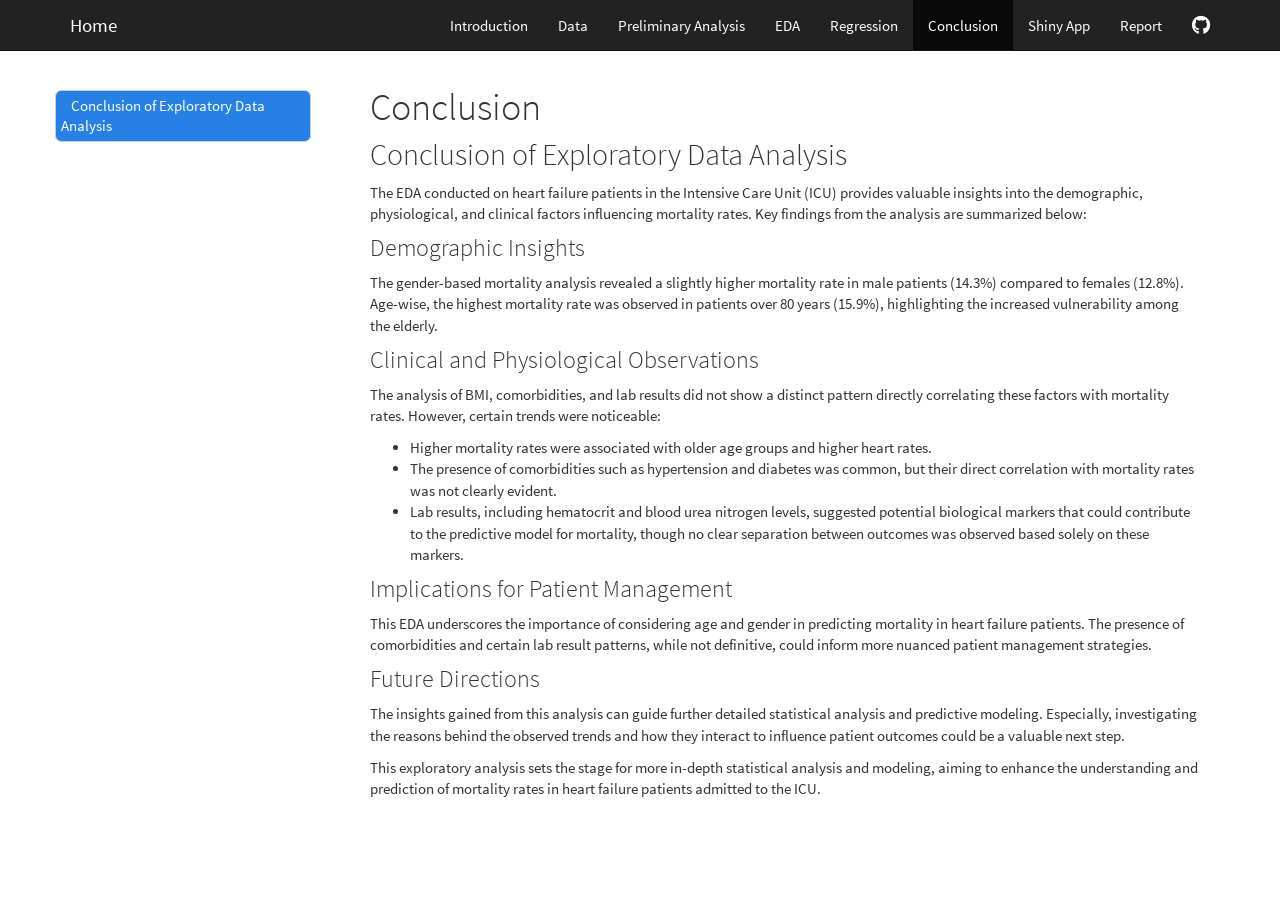
==== commit c4c23b49: "update profile photo." ====
--- a/conclusion.html
+++ b/conclusion.html
@@ -342,10 +342,10 @@
   <a href="conclusion.html">Conclusion</a>
 </li>
 <li>
-  <a href="https://7lx8uo-txbrook.shinyapps.io/map_dashboard/#section-life-expectancy">Shiny App</a>
-</li>
-<li>
-  <a href="project_report.html">Report</a>
+  <a href="https://cynthia-1688.shinyapps.io/p8105_mortality_Rshiny/">Shiny App</a>
+</li>
+<li>
+  <a href="report.html">Report</a>
 </li>
 <li>
   <a href="https://github.com/candicejiaruiyu/p8105_mortality.github.io">
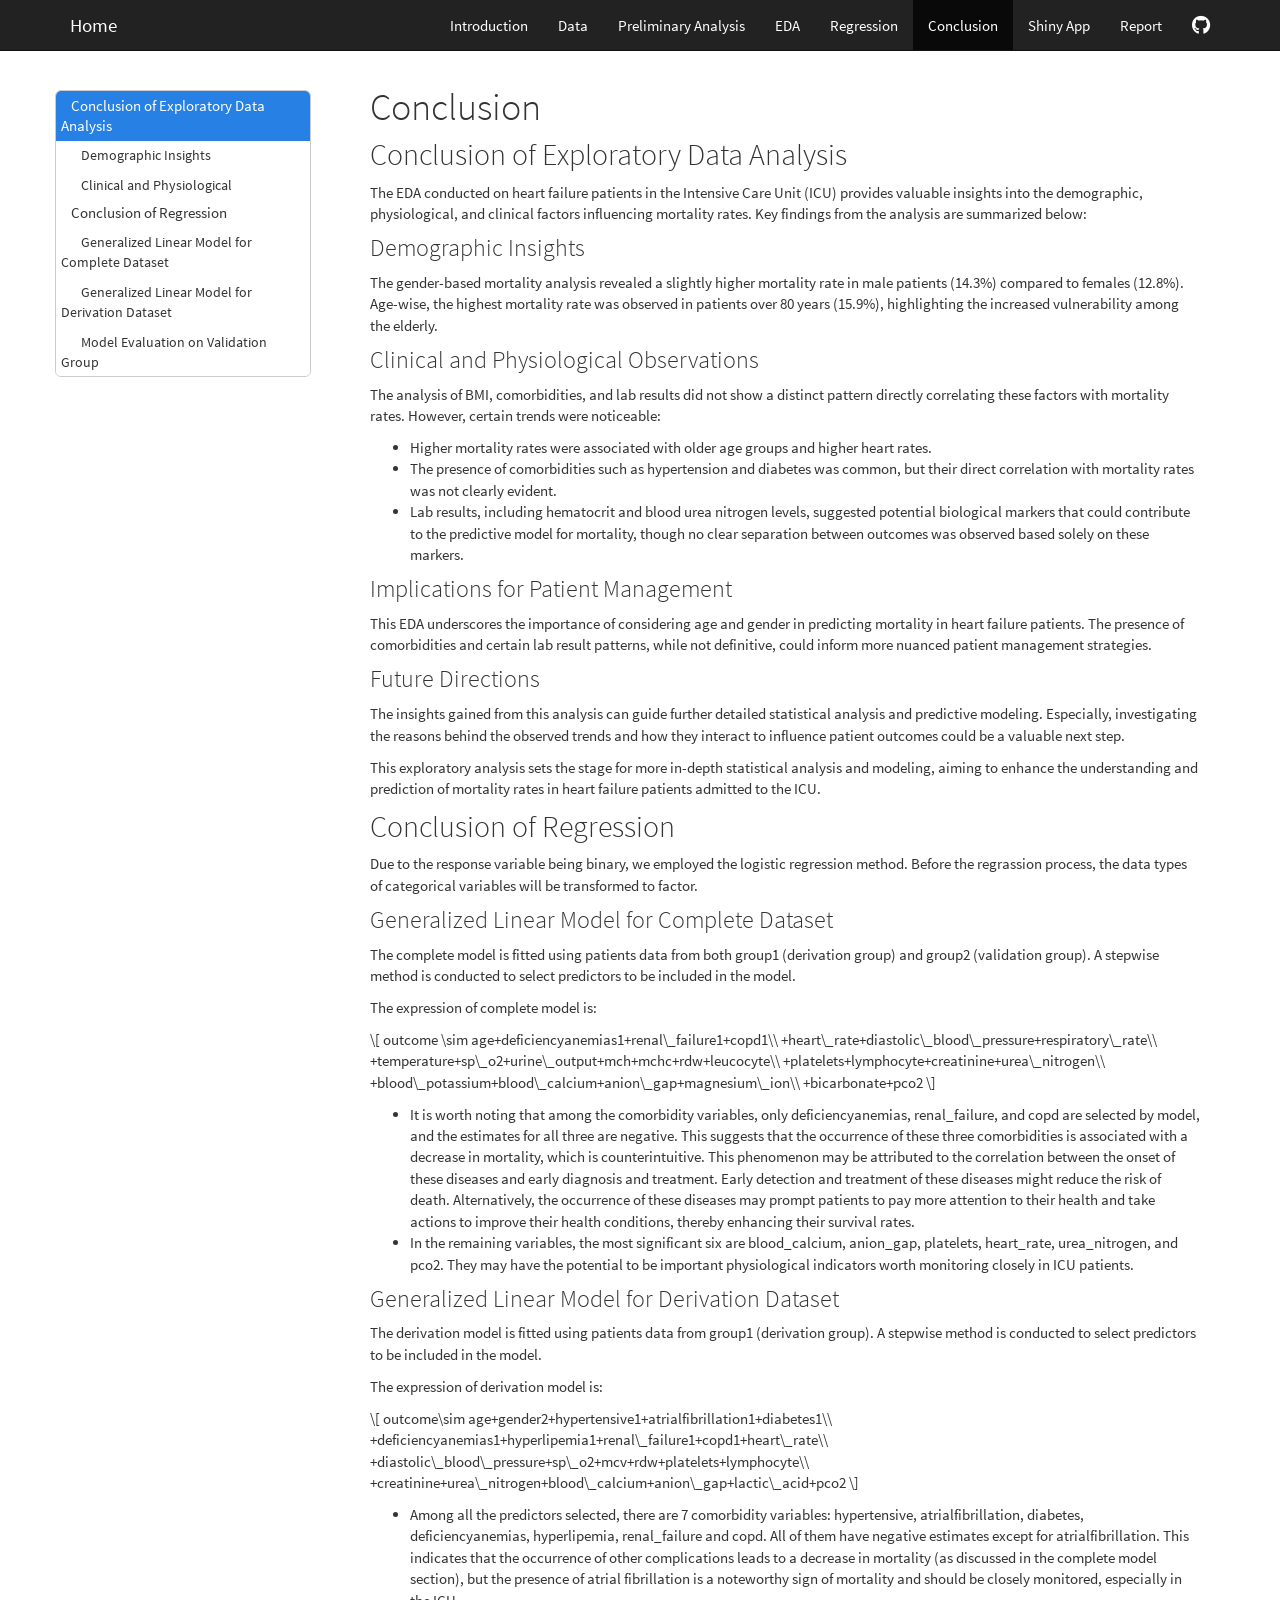
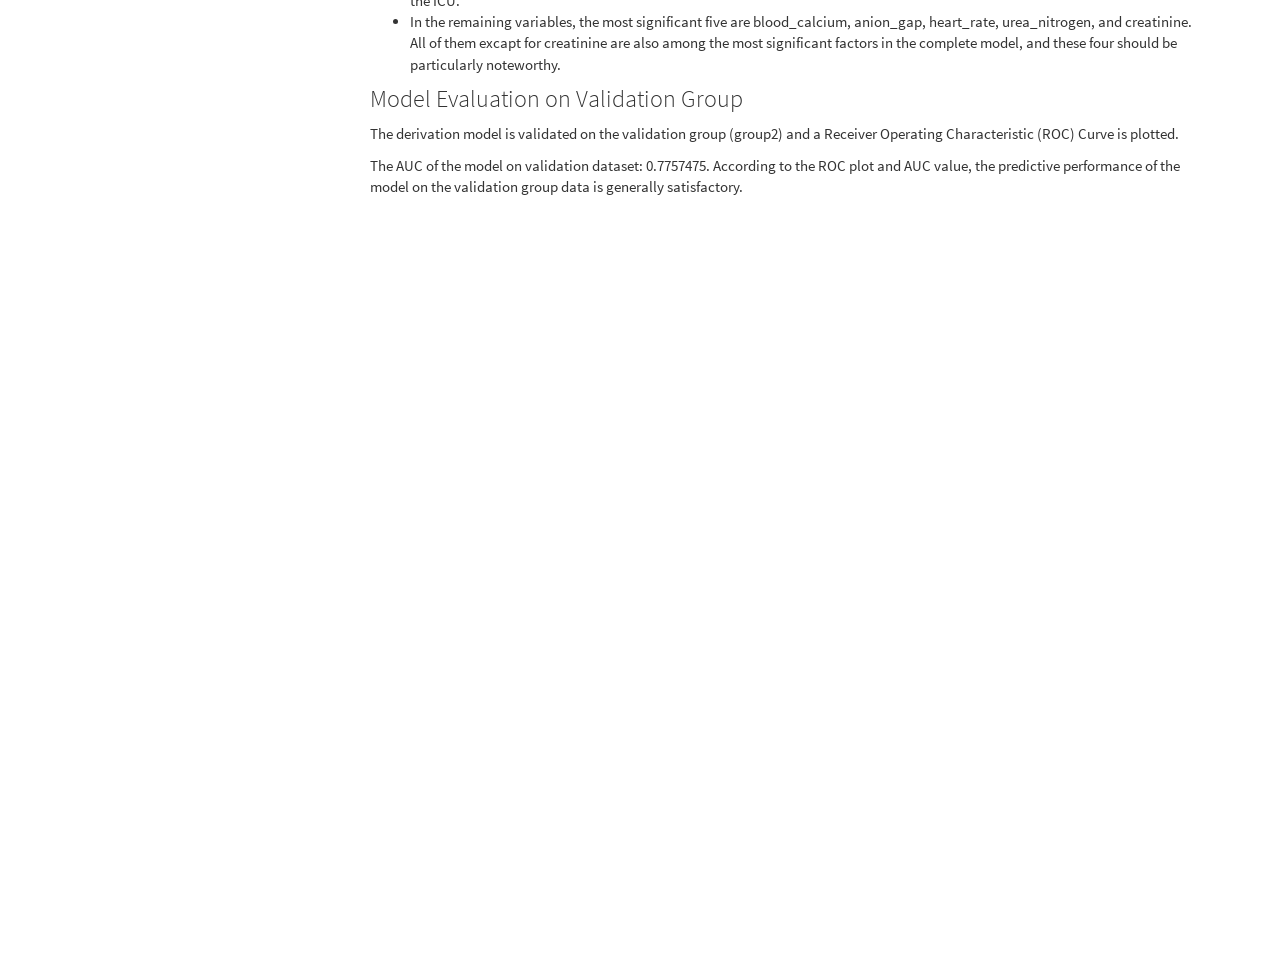
==== commit 0cbc27ea: "update conclusion of regression." ====
--- a/conclusion.html
+++ b/conclusion.html
@@ -419,6 +419,82 @@
 the ICU.</p>
 </div>
 </div>
+<div id="conclusion-of-regression" class="section level2">
+<h2>Conclusion of Regression</h2>
+<p>Due to the response variable being binary, we employed the logistic
+regression method. Before the regrassion process, the data types of
+categorical variables will be transformed to factor.</p>
+<div id="generalized-linear-model-for-complete-dataset"
+class="section level3">
+<h3>Generalized Linear Model for Complete Dataset</h3>
+<p>The complete model is fitted using patients data from both group1
+(derivation group) and group2 (validation group). A stepwise method is
+conducted to select predictors to be included in the model.</p>
+<p>The expression of complete model is:</p>
+<p><span class="math display">\[
+outcome \sim age+deficiencyanemias1+renal\_failure1+copd1\\
++heart\_rate+diastolic\_blood\_pressure+respiratory\_rate\\
++temperature+sp\_o2+urine\_output+mch+mchc+rdw+leucocyte\\
++platelets+lymphocyte+creatinine+urea\_nitrogen\\
++blood\_potassium+blood\_calcium+anion\_gap+magnesium\_ion\\
++bicarbonate+pco2
+\]</span></p>
+<ul>
+<li>It is worth noting that among the comorbidity variables, only
+deficiencyanemias, renal_failure, and copd are selected by model, and
+the estimates for all three are negative. This suggests that the
+occurrence of these three comorbidities is associated with a decrease in
+mortality, which is counterintuitive. This phenomenon may be attributed
+to the correlation between the onset of these diseases and early
+diagnosis and treatment. Early detection and treatment of these diseases
+might reduce the risk of death. Alternatively, the occurrence of these
+diseases may prompt patients to pay more attention to their health and
+take actions to improve their health conditions, thereby enhancing their
+survival rates.</li>
+<li>In the remaining variables, the most significant six are
+blood_calcium, anion_gap, platelets, heart_rate, urea_nitrogen, and
+pco2. They may have the potential to be important physiological
+indicators worth monitoring closely in ICU patients.</li>
+</ul>
+</div>
+<div id="generalized-linear-model-for-derivation-dataset"
+class="section level3">
+<h3>Generalized Linear Model for Derivation Dataset</h3>
+<p>The derivation model is fitted using patients data from group1
+(derivation group). A stepwise method is conducted to select predictors
+to be included in the model.</p>
+<p>The expression of derivation model is:</p>
+<p><span class="math display">\[
+outcome\sim age+gender2+hypertensive1+atrialfibrillation1+diabetes1\\
++deficiencyanemias1+hyperlipemia1+renal\_failure1+copd1+heart\_rate\\
++diastolic\_blood\_pressure+sp\_o2+mcv+rdw+platelets+lymphocyte\\
++creatinine+urea\_nitrogen+blood\_calcium+anion\_gap+lactic\_acid+pco2
+\]</span></p>
+<ul>
+<li>Among all the predictors selected, there are 7 comorbidity
+variables: hypertensive, atrialfibrillation, diabetes,
+deficiencyanemias, hyperlipemia, renal_failure and copd. All of them
+have negative estimates except for atrialfibrillation. This indicates
+that the occurrence of other complications leads to a decrease in
+mortality (as discussed in the complete model section), but the presence
+of atrial fibrillation is a noteworthy sign of mortality and should be
+closely monitored, especially in the ICU.</li>
+<li>In the remaining variables, the most significant five are
+blood_calcium, anion_gap, heart_rate, urea_nitrogen, and creatinine. All
+of them excapt for creatinine are also among the most significant
+factors in the complete model, and these four should be particularly
+noteworthy.</li>
+</ul>
+</div>
+<div id="model-evaluation-on-validation-group" class="section level3">
+<h3>Model Evaluation on Validation Group</h3>
+<p>The derivation model is validated on the validation group (group2)
+and a Receiver Operating Characteristic (ROC) Curve is plotted.</p>
+<p>The AUC of the model on validation dataset: 0.7757475. According to
+the ROC plot and AUC value, the predictive performance of the model on
+the validation group data is generally satisfactory.</p>
+</div>
+</div>
 
 
 
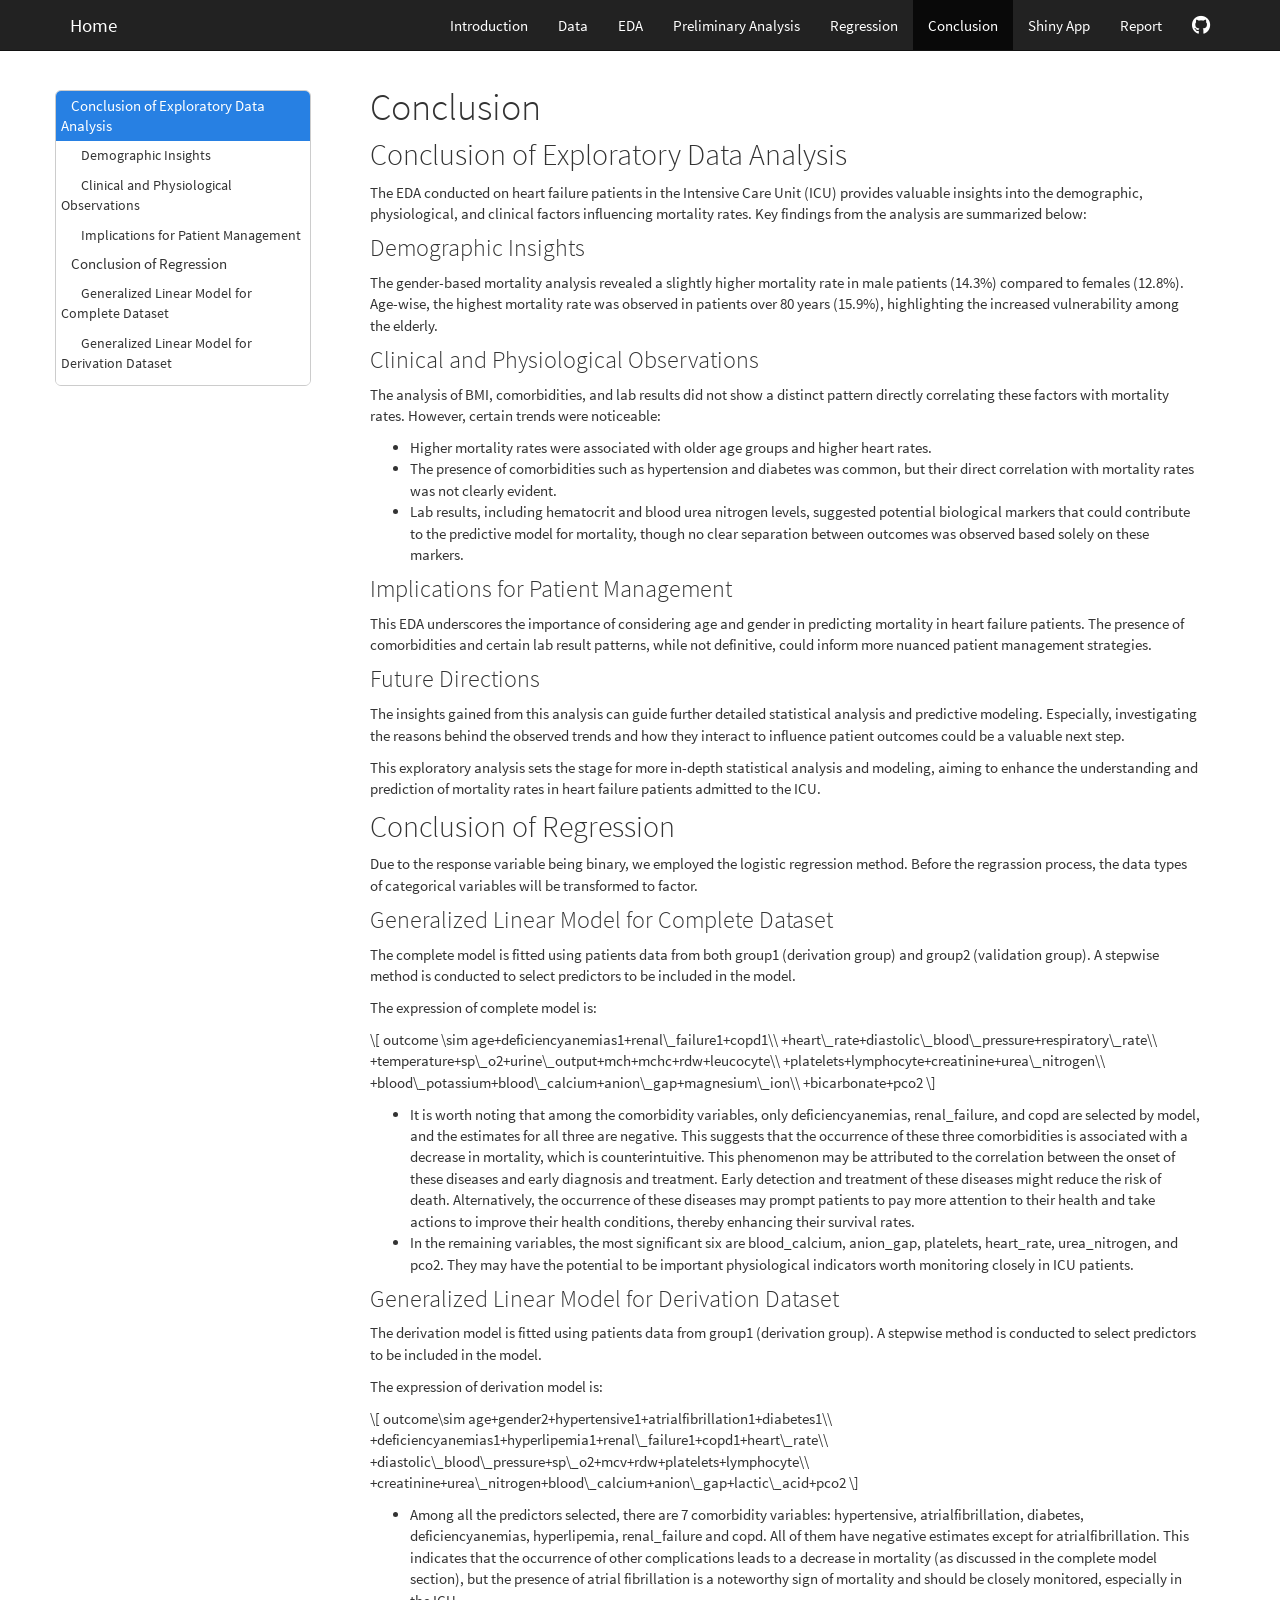
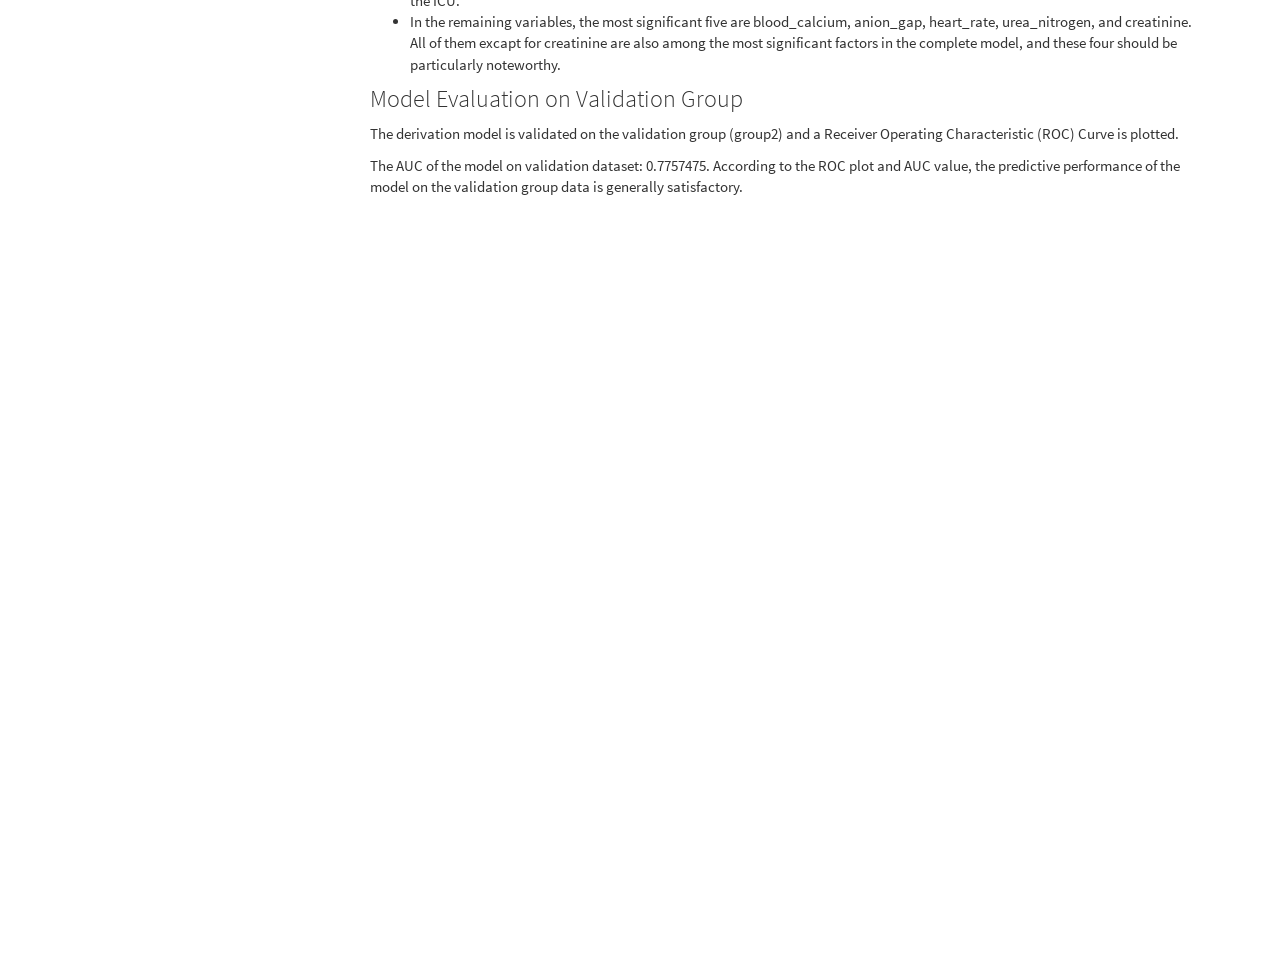
==== commit f43d8ae2: "exchange the position of EDA and preliminary study in the navigate bar" ====
--- a/conclusion.html
+++ b/conclusion.html
@@ -330,10 +330,10 @@
   <a href="Datasets.html">Data</a>
 </li>
 <li>
+  <a href="EDA.html">EDA</a>
+</li>
+<li>
   <a href="preliminary_study.html">Preliminary Analysis</a>
-</li>
-<li>
-  <a href="EDA.html">EDA</a>
 </li>
 <li>
   <a href="regression_model.html">Regression</a>
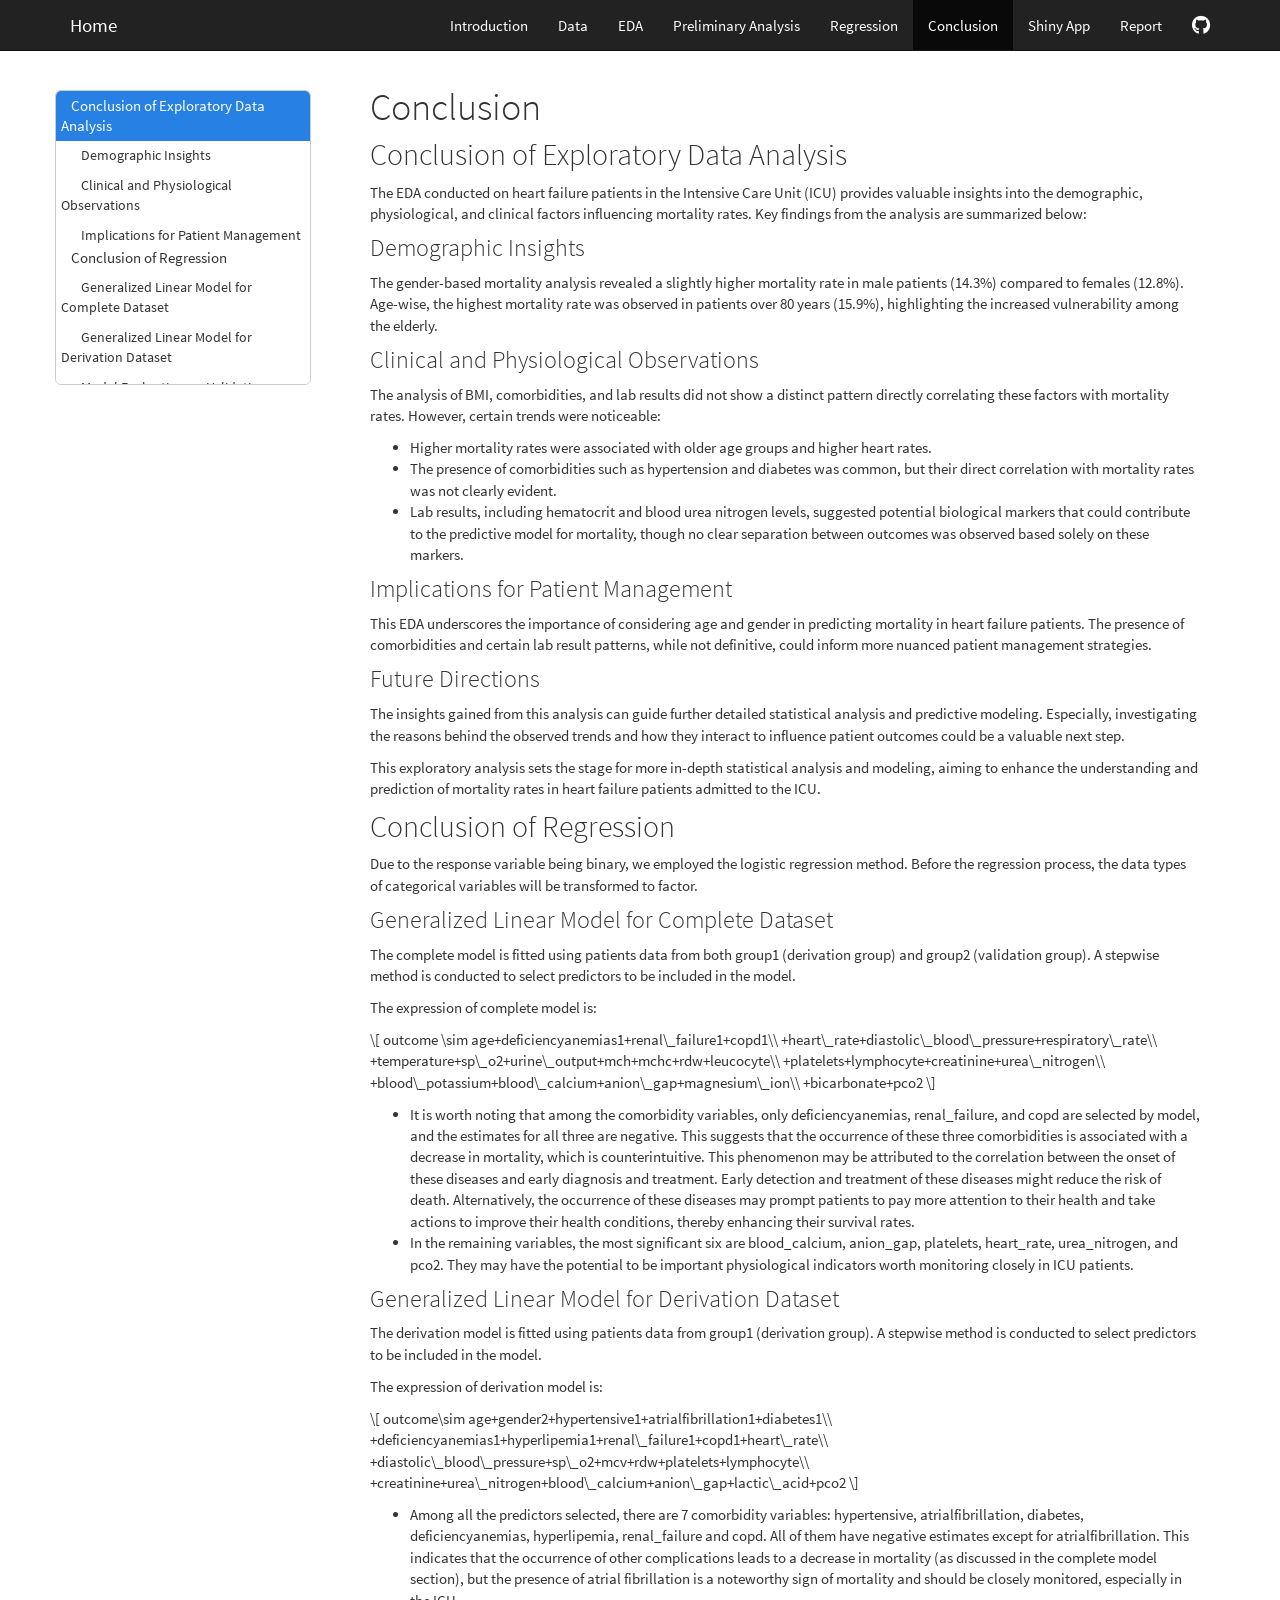
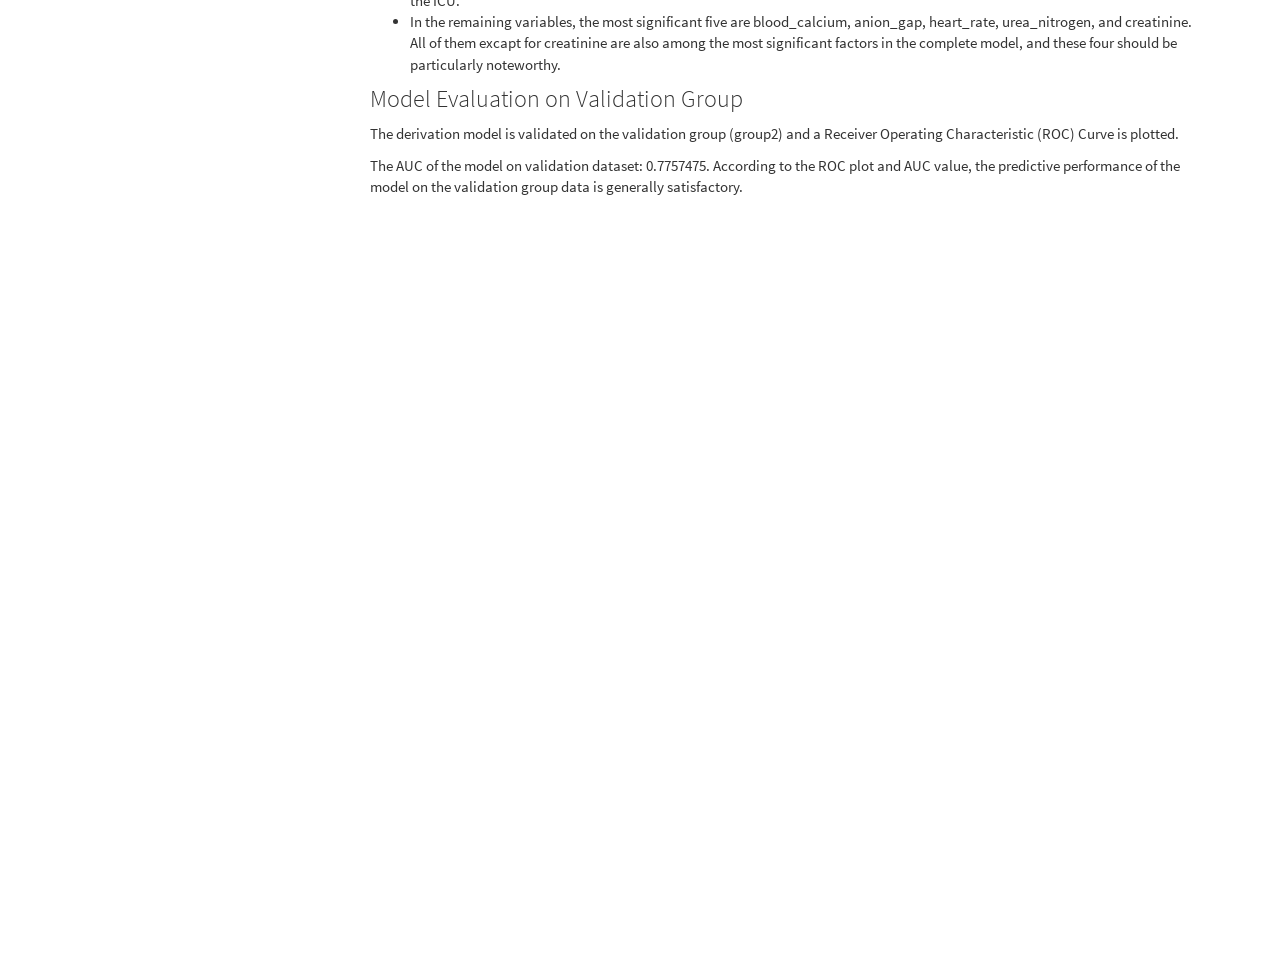
==== commit 41bb6c6b: "Reorganised report." ====
--- a/conclusion.html
+++ b/conclusion.html
@@ -422,7 +422,7 @@
 <div id="conclusion-of-regression" class="section level2">
 <h2>Conclusion of Regression</h2>
 <p>Due to the response variable being binary, we employed the logistic
-regression method. Before the regrassion process, the data types of
+regression method. Before the regression process, the data types of
 categorical variables will be transformed to factor.</p>
 <div id="generalized-linear-model-for-complete-dataset"
 class="section level3">
